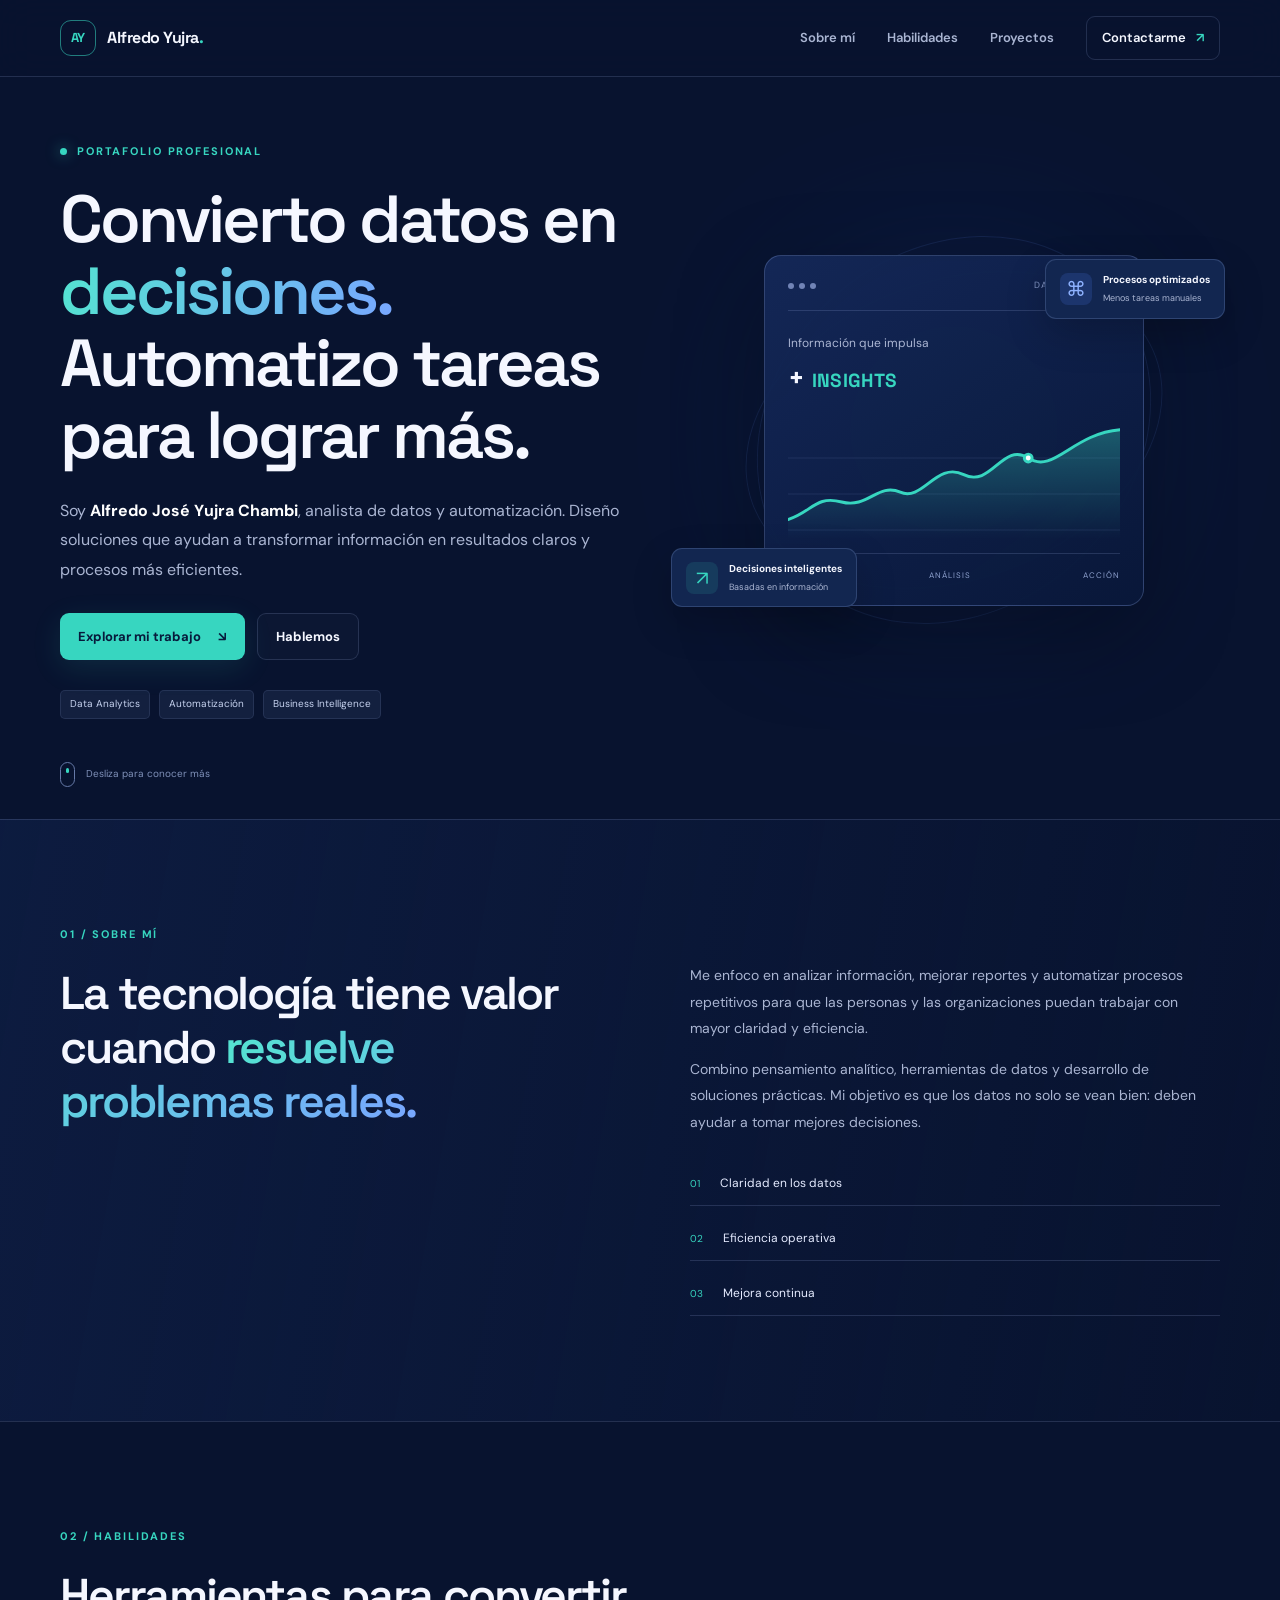
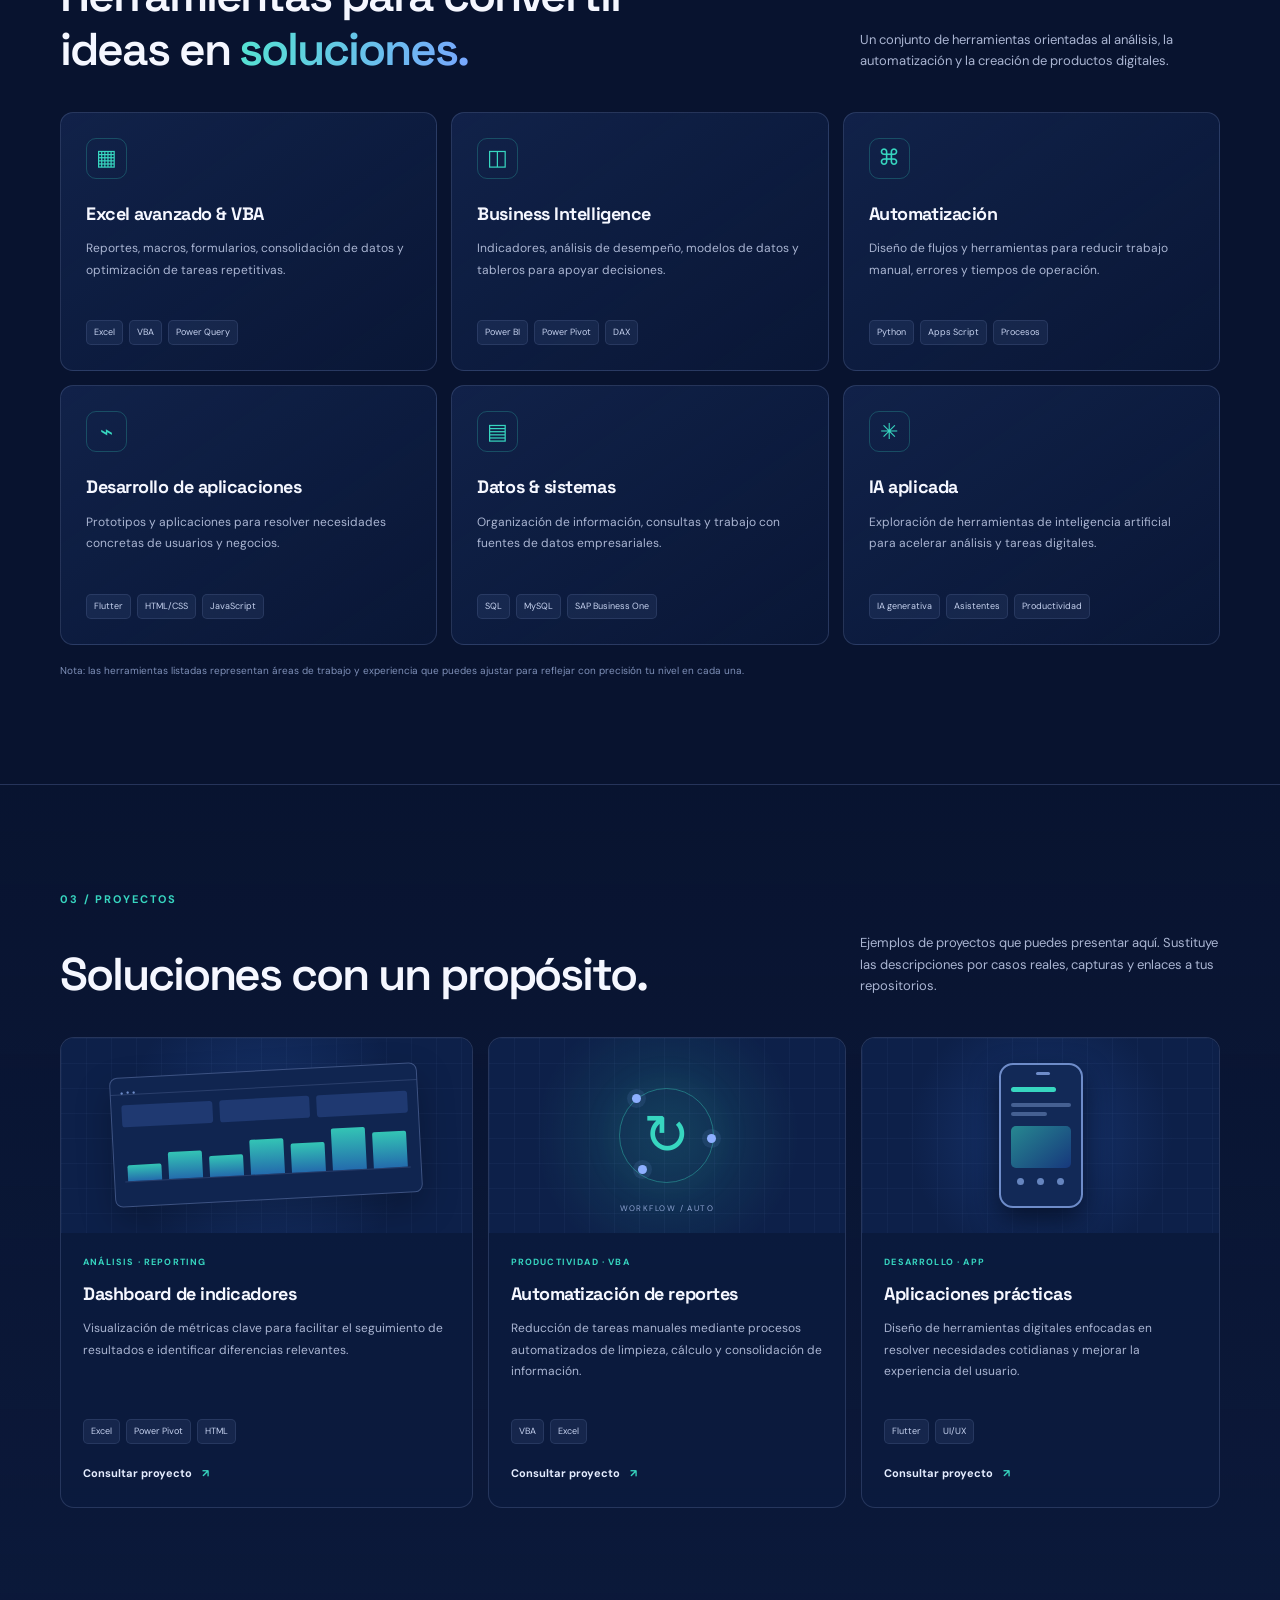
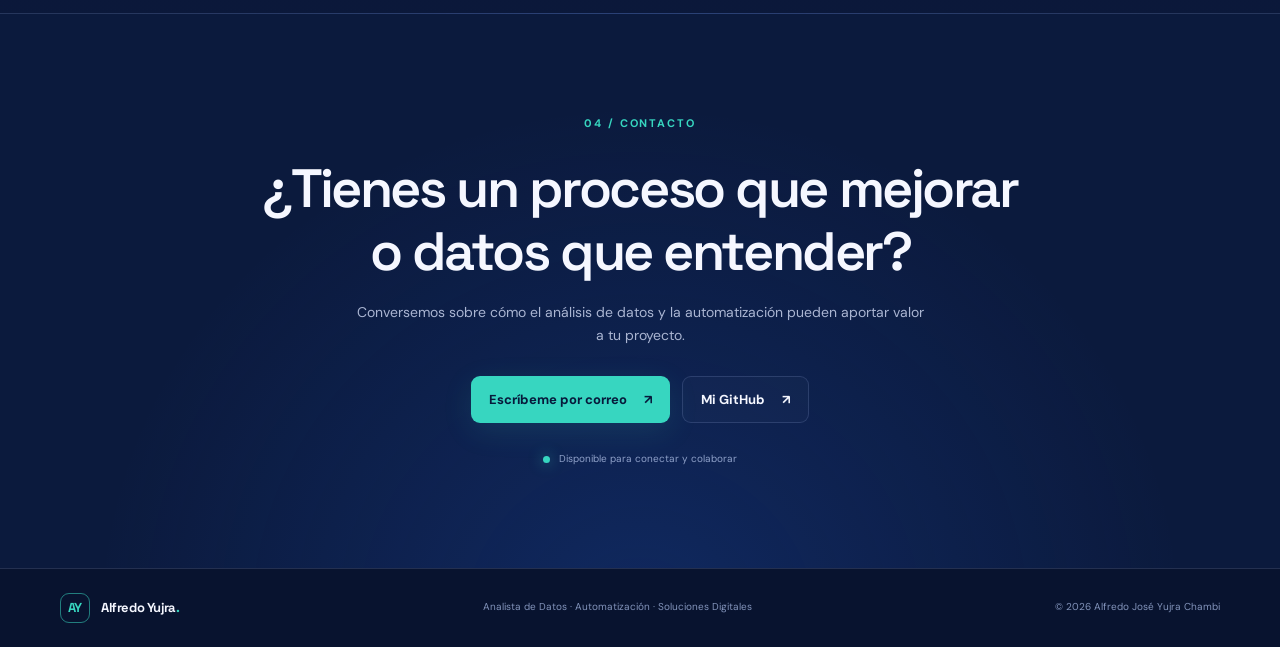
==== index.html @ 8953dfad "Add files via upload Primera versión del portafolio profesiona" ====
<!DOCTYPE html>
<html lang="es">
<head>
  <meta charset="UTF-8">
  <meta name="viewport" content="width=device-width, initial-scale=1.0">
  <meta name="description" content="Portafolio profesional de Alfredo José Yujra Chambi, analista de datos y automatización.">
  <meta name="theme-color" content="#0a1e55">
  <title>Alfredo Yujra | Analista de Datos & Automatización</title>
  <link rel="preconnect" href="https://fonts.googleapis.com">
  <link rel="preconnect" href="https://fonts.gstatic.com" crossorigin>
  <link href="https://fonts.googleapis.com/css2?family=DM+Sans:wght@400;500;600;700&family=Space+Grotesk:wght@400;500;600;700&display=swap" rel="stylesheet">
  <link rel="stylesheet" href="style.css">
</head>
<body>
  <header class="site-header">
    <nav class="nav container" aria-label="Navegación principal">
      <a class="brand" href="#inicio" aria-label="Alfredo Yujra, inicio"><span class="brand-mark">AY</span><span>Alfredo Yujra<span class="brand-dot">.</span></span></a>
      <button class="menu-toggle" aria-label="Abrir menú" aria-expanded="false">☰</button>
      <div class="nav-links">
        <a href="#sobre-mi">Sobre mí</a>
        <a href="#habilidades">Habilidades</a>
        <a href="#proyectos">Proyectos</a>
        <a href="#contacto" class="nav-cta">Contactarme <span>↗</span></a>
      </div>
    </nav>
  </header>

  <main>
    <section class="hero container" id="inicio">
      <div class="hero-copy">
        <div class="eyebrow"><span class="status-dot"></span> PORTAFOLIO PROFESIONAL</div>
        <h1>Convierto datos en <span class="gradient-text">decisiones.</span><br>Automatizo tareas para lograr más.</h1>
        <p class="hero-lead">Soy <strong>Alfredo José Yujra Chambi</strong>, analista de datos y automatización. Diseño soluciones que ayudan a transformar información en resultados claros y procesos más eficientes.</p>
        <div class="hero-actions">
          <a class="button button-primary" href="#proyectos">Explorar mi trabajo <span>↘</span></a>
          <a class="button button-secondary" href="#contacto">Hablemos</a>
        </div>
        <div class="hero-tags"><span>Data Analytics</span><span>Automatización</span><span>Business Intelligence</span></div>
      </div>
      <div class="hero-visual" aria-label="Ilustración de panel de análisis de datos">
        <div class="orbit orbit-one"></div><div class="orbit orbit-two"></div>
        <div class="data-card main-card">
          <div class="card-top"><span class="window-dots"><i></i><i></i><i></i></span><span class="card-label">DATA OVERVIEW</span></div>
          <div class="metric-label">Información que impulsa</div>
          <div class="metric-value">+ <span>INSIGHTS</span></div>
          <div class="chart">
            <div class="chart-grid"></div>
            <svg viewBox="0 0 340 120" role="img" aria-label="Gráfico ilustrativo ascendente">
              <defs><linearGradient id="area" x1="0" x2="0" y1="0" y2="1"><stop offset="0%" stop-color="#37d6c0" stop-opacity=".34"/><stop offset="100%" stop-color="#37d6c0" stop-opacity="0"/></linearGradient></defs>
              <path d="M0 100 C25 92 28 75 55 82 S92 62 115 72 S152 40 180 54 S220 20 246 37 S291 12 340 8 L340 120 L0 120 Z" fill="url(#area)"/>
              <path d="M0 100 C25 92 28 75 55 82 S92 62 115 72 S152 40 180 54 S220 20 246 37 S291 12 340 8" fill="none" stroke="#37d6c0" stroke-width="3" stroke-linecap="round"/>
              <circle cx="246" cy="37" r="4" fill="#fff" stroke="#37d6c0" stroke-width="3"/>
            </svg>
          </div>
          <div class="chart-bottom"><span>DATOS</span><span>ANÁLISIS</span><span>ACCIÓN</span></div>
        </div>
        <div class="floating-chip chip-top"><span class="chip-icon">⌘</span><div><strong>Procesos optimizados</strong><small>Menos tareas manuales</small></div></div>
        <div class="floating-chip chip-bottom"><span class="chip-icon chip-green">↗</span><div><strong>Decisiones inteligentes</strong><small>Basadas en información</small></div></div>
        <div class="visual-glow"></div>
      </div>
      <a href="#sobre-mi" class="scroll-cue"><span></span> Desliza para conocer más</a>
    </section>

    <section class="section about-section" id="sobre-mi">
      <div class="container about-grid">
        <div>
          <p class="section-kicker">01 / SOBRE MÍ</p>
          <h2>La tecnología tiene valor cuando <span class="gradient-text">resuelve problemas reales.</span></h2>
        </div>
        <div class="about-copy">
          <p>Me enfoco en analizar información, mejorar reportes y automatizar procesos repetitivos para que las personas y las organizaciones puedan trabajar con mayor claridad y eficiencia.</p>
          <p>Combino pensamiento analítico, herramientas de datos y desarrollo de soluciones prácticas. Mi objetivo es que los datos no solo se vean bien: deben ayudar a tomar mejores decisiones.</p>
          <div class="principles"><div><span>01</span> Claridad en los datos</div><div><span>02</span> Eficiencia operativa</div><div><span>03</span> Mejora continua</div></div>
        </div>
      </div>
    </section>

    <section class="section skills-section" id="habilidades">
      <div class="container">
        <p class="section-kicker">02 / HABILIDADES</p>
        <div class="section-heading"><h2>Herramientas para convertir<br>ideas en <span class="gradient-text">soluciones.</span></h2><p>Un conjunto de herramientas orientadas al análisis, la automatización y la creación de productos digitales.</p></div>
        <div class="skill-grid">
          <article class="skill-card"><div class="skill-icon">▦</div><h3>Excel avanzado & VBA</h3><p>Reportes, macros, formularios, consolidación de datos y optimización de tareas repetitivas.</p><div class="skill-tags"><span>Excel</span><span>VBA</span><span>Power Query</span></div></article>
          <article class="skill-card"><div class="skill-icon">◫</div><h3>Business Intelligence</h3><p>Indicadores, análisis de desempeño, modelos de datos y tableros para apoyar decisiones.</p><div class="skill-tags"><span>Power BI</span><span>Power Pivot</span><span>DAX</span></div></article>
          <article class="skill-card"><div class="skill-icon">⌘</div><h3>Automatización</h3><p>Diseño de flujos y herramientas para reducir trabajo manual, errores y tiempos de operación.</p><div class="skill-tags"><span>Python</span><span>Apps Script</span><span>Procesos</span></div></article>
          <article class="skill-card"><div class="skill-icon">⌁</div><h3>Desarrollo de aplicaciones</h3><p>Prototipos y aplicaciones para resolver necesidades concretas de usuarios y negocios.</p><div class="skill-tags"><span>Flutter</span><span>HTML/CSS</span><span>JavaScript</span></div></article>
          <article class="skill-card"><div class="skill-icon">▤</div><h3>Datos & sistemas</h3><p>Organización de información, consultas y trabajo con fuentes de datos empresariales.</p><div class="skill-tags"><span>SQL</span><span>MySQL</span><span>SAP Business One</span></div></article>
          <article class="skill-card"><div class="skill-icon">✳</div><h3>IA aplicada</h3><p>Exploración de herramientas de inteligencia artificial para acelerar análisis y tareas digitales.</p><div class="skill-tags"><span>IA generativa</span><span>Asistentes</span><span>Productividad</span></div></article>
        </div>
        <p class="note">Nota: las herramientas listadas representan áreas de trabajo y experiencia que puedes ajustar para reflejar con precisión tu nivel en cada una.</p>
      </div>
    </section>

    <section class="section projects-section" id="proyectos">
      <div class="container">
        <p class="section-kicker">03 / PROYECTOS</p>
        <div class="section-heading"><h2>Soluciones con un propósito.</h2><p>Ejemplos de proyectos que puedes presentar aquí. Sustituye las descripciones por casos reales, capturas y enlaces a tus repositorios.</p></div>
        <div class="project-grid">
          <article class="project-card project-featured"><div class="project-art dashboard-art"><div class="mini-window"><div class="mini-bar"></div><div class="mini-content"><div class="mini-kpis"><i></i><i></i><i></i></div><div class="mini-chart"><b style="height:35%"></b><b style="height:58%"></b><b style="height:45%"></b><b style="height:76%"></b><b style="height:64%"></b><b style="height:92%"></b><b style="height:78%"></b></div></div></div></div><div class="project-info"><div class="project-type">ANÁLISIS · REPORTING</div><h3>Dashboard de indicadores</h3><p>Visualización de métricas clave para facilitar el seguimiento de resultados e identificar diferencias relevantes.</p><div class="skill-tags"><span>Excel</span><span>Power Pivot</span><span>HTML</span></div><a class="text-link" href="#contacto">Consultar proyecto <span>↗</span></a></div></article>
          <article class="project-card"><div class="project-art automation-art"><div class="automation-symbol"><span>↻</span><i></i><i></i><i></i></div><div class="automation-label">WORKFLOW / AUTO</div></div><div class="project-info"><div class="project-type">PRODUCTIVIDAD · VBA</div><h3>Automatización de reportes</h3><p>Reducción de tareas manuales mediante procesos automatizados de limpieza, cálculo y consolidación de información.</p><div class="skill-tags"><span>VBA</span><span>Excel</span></div><a class="text-link" href="#contacto">Consultar proyecto <span>↗</span></a></div></article>
          <article class="project-card"><div class="project-art app-art"><div class="phone-mock"><div class="phone-camera"></div><div class="phone-title"></div><div class="phone-line"></div><div class="phone-line short"></div><div class="phone-widget"></div><div class="phone-tabs"><i></i><i></i><i></i></div></div></div><div class="project-info"><div class="project-type">DESARROLLO · APP</div><h3>Aplicaciones prácticas</h3><p>Diseño de herramientas digitales enfocadas en resolver necesidades cotidianas y mejorar la experiencia del usuario.</p><div class="skill-tags"><span>Flutter</span><span>UI/UX</span></div><a class="text-link" href="#contacto">Consultar proyecto <span>↗</span></a></div></article>
        </div>
      </div>
    </section>

    <section class="cta-section" id="contacto">
      <div class="container cta-inner">
        <p class="section-kicker">04 / CONTACTO</p>
        <h2>¿Tienes un proceso que mejorar<br>o datos que entender?</h2>
        <p>Conversemos sobre cómo el análisis de datos y la automatización pueden aportar valor a tu proyecto.</p>
        <div class="contact-actions">
          <!-- Reemplaza el correo de ejemplo por tu dirección real. -->
          <a class="button button-primary" href="mailto:tu.correo@ejemplo.com?subject=Consulta%20profesional">Escríbeme por correo <span>↗</span></a>
          <!-- Reemplaza TU_USUARIO por tu usuario real de GitHub. -->
          <a class="button button-secondary" href="https://github.com/" target="_blank" rel="noopener noreferrer">Mi GitHub <span>↗</span></a>
        </div>
        <div class="contact-detail"><span class="status-dot"></span> Disponible para conectar y colaborar</div>
      </div>
    </section>
  </main>

  <footer class="footer">
    <div class="container footer-inner"><a class="brand" href="#inicio"><span class="brand-mark">AY</span><span>Alfredo Yujra<span class="brand-dot">.</span></span></a><p>Analista de Datos · Automatización · Soluciones Digitales</p><span class="copyright">© <span id="year"></span> Alfredo José Yujra Chambi</span></div>
  </footer>
  <script src="script.js"></script>
</body>
</html>
---- style.css ----
:root{--navy:#0a1e55;--navy-deep:#071438;--blue:#2563eb;--cyan:#37d6c0;--text:#f5f7ff;--muted:#aab5d2;--line:rgba(178,196,255,.16);--panel:#101f48;--bg:#08132f}
*{box-sizing:border-box}html{scroll-behavior:smooth;scroll-padding-top:90px}body{margin:0;background:var(--bg);color:var(--text);font-family:"DM Sans",sans-serif;line-height:1.65}a{color:inherit;text-decoration:none}.container{width:min(1160px,calc(100% - 48px));margin-inline:auto}.site-header{position:sticky;top:0;z-index:20;background:rgba(8,19,47,.88);backdrop-filter:blur(18px);border-bottom:1px solid var(--line)}.nav{height:76px;display:flex;align-items:center;justify-content:space-between}.brand{display:inline-flex;align-items:center;gap:11px;font-family:"Space Grotesk",sans-serif;font-weight:700;letter-spacing:-.03em}.brand-mark{display:grid;place-items:center;width:36px;height:36px;border:1px solid rgba(55,214,192,.55);border-radius:11px;color:var(--cyan);font-size:13px;letter-spacing:-.05em}.brand-dot{color:var(--cyan)}.nav-links{display:flex;align-items:center;gap:32px;color:var(--muted);font-size:13px;font-weight:600}.nav-links a:hover,.text-link:hover{color:var(--cyan)}.nav-cta{padding:10px 15px;border:1px solid var(--line);border-radius:9px;color:var(--text)!important}.nav-cta span{color:var(--cyan);margin-left:7px}.menu-toggle{display:none;background:none;border:0;color:white;font-size:25px}.hero{min-height:680px;position:relative;display:grid;grid-template-columns:1.05fr .95fr;align-items:center;gap:38px;padding-top:65px;padding-bottom:100px}.hero-copy{position:relative;z-index:2}.eyebrow,.section-kicker,.project-type{font-size:11px;letter-spacing:.17em;font-weight:700;color:var(--cyan)}.eyebrow{display:flex;align-items:center;gap:10px;margin-bottom:24px}.status-dot{width:7px;height:7px;border-radius:50%;background:var(--cyan);display:inline-block;box-shadow:0 0 14px rgba(55,214,192,.65)}h1,h2,h3,p{margin-top:0}h1,h2,h3{font-family:"Space Grotesk",sans-serif;letter-spacing:-.045em}h1{font-size:clamp(42px,5.2vw,67px);line-height:1.08;margin-bottom:24px;font-weight:600}h2{font-size:clamp(31px,3.6vw,46px);line-height:1.17;font-weight:600;margin-bottom:18px}.gradient-text{background:linear-gradient(100deg,#54e3d1,#78a7ff);-webkit-background-clip:text;background-clip:text;color:transparent}.hero-lead{max-width:570px;color:var(--muted);font-size:16px;line-height:1.85}.hero-lead strong{color:#fff}.hero-actions,.contact-actions{display:flex;flex-wrap:wrap;gap:12px;margin-top:29px}.button{min-height:47px;display:inline-flex;align-items:center;justify-content:center;gap:17px;padding:0 18px;border-radius:9px;font-size:13px;font-weight:700;transition:transform .2s,border-color .2s}.button:hover{transform:translateY(-2px)}.button-primary{background:var(--cyan);color:#071a3b;box-shadow:0 8px 30px rgba(55,214,192,.12)}.button-primary:hover{background:#70e8db}.button-secondary{border:1px solid var(--line);background:rgba(255,255,255,.02)}.button-secondary:hover{border-color:var(--cyan)}.hero-tags{display:flex;gap:9px;flex-wrap:wrap;margin-top:30px}.hero-tags span,.skill-tags span{font-size:10px;color:#c6d2ef;background:rgba(132,160,224,.09);border:1px solid rgba(166,188,245,.12);border-radius:5px;padding:5px 9px}.hero-visual{height:450px;position:relative;display:grid;place-items:center}.orbit{position:absolute;border:1px solid rgba(99,141,235,.13);border-radius:50%;transform:rotate(-20deg)}.orbit-one{width:430px;height:300px}.orbit-two{width:360px;height:420px;transform:rotate(48deg)}.visual-glow{position:absolute;width:280px;height:280px;border-radius:50%;background:#2563eb;filter:blur(110px);opacity:.2}.data-card{position:relative;z-index:2;width:min(100%,380px);padding:22px 23px;border-radius:17px;border:1px solid rgba(164,190,255,.23);background:linear-gradient(145deg,rgba(20,40,88,.97),rgba(9,24,57,.96));box-shadow:0 30px 90px rgba(0,0,0,.3)}.card-top{display:flex;justify-content:space-between;align-items:center;border-bottom:1px solid var(--line);padding-bottom:17px}.window-dots{display:flex;gap:5px}.window-dots i{width:6px;height:6px;background:#7184b6;border-radius:50%}.card-label{font-size:9px;letter-spacing:.15em;color:#8396c4}.metric-label{color:var(--muted);font-size:12px;margin-top:23px}.metric-value{font-family:"Space Grotesk";font-size:27px;font-weight:700;margin-top:2px}.metric-value span{font-size:19px;color:var(--cyan);letter-spacing:.02em}.chart{height:145px;position:relative;margin-top:8px}.chart-grid{position:absolute;inset:15px 0 12px;background:repeating-linear-gradient(to bottom,transparent 0,transparent 34px,rgba(155,179,240,.11) 35px,transparent 36px)}.chart svg{position:absolute;width:100%;height:100%;inset:0}.chart-bottom{display:flex;justify-content:space-between;color:#8ea1ce;font-size:8px;letter-spacing:.12em;border-top:1px solid var(--line);padding-top:15px}.floating-chip{position:absolute;z-index:3;display:flex;gap:11px;align-items:center;padding:12px 14px;background:#122650;border:1px solid rgba(161,188,248,.2);border-radius:11px;box-shadow:0 15px 40px rgba(0,0,0,.2)}.chip-top{top:54px;right:-5px}.chip-bottom{bottom:48px;left:-16px}.chip-icon{display:grid;place-items:center;width:32px;height:32px;border-radius:8px;background:rgba(83,130,255,.17);color:#8eb2ff;font-size:20px}.chip-green{background:rgba(55,214,192,.12);color:var(--cyan)}.floating-chip strong,.floating-chip small{display:block}.floating-chip strong{font-size:10px}.floating-chip small{font-size:9px;color:var(--muted);margin-top:2px}.scroll-cue{position:absolute;bottom:32px;left:0;display:flex;align-items:center;gap:11px;color:#7f90b8;font-size:10px}.scroll-cue span{height:25px;width:15px;border:1px solid #6579a7;border-radius:10px;position:relative}.scroll-cue span:after{content:"";position:absolute;top:5px;left:5px;width:3px;height:5px;background:var(--cyan);border-radius:3px}.section{padding:105px 0;border-top:1px solid var(--line)}.about-section{background:linear-gradient(100deg,rgba(18,37,83,.45),transparent)}.about-grid{display:grid;grid-template-columns:1fr 1fr;gap:100px}.section-kicker{margin-bottom:24px}.about-copy{padding-top:37px;color:var(--muted);font-size:14px}.about-copy p{line-height:1.9}.principles{display:grid;grid-template-columns:1fr;gap:12px;margin-top:28px}.principles div{padding:11px 0;border-bottom:1px solid var(--line);color:#e5ebff;font-size:12px}.principles span{color:var(--cyan);font-size:10px;margin-right:17px}.section-heading{display:flex;justify-content:space-between;align-items:end;gap:40px;margin-bottom:35px}.section-heading h2{margin:0}.section-heading>p{max-width:360px;color:var(--muted);font-size:13px;margin:0 0 5px}.skill-grid{display:grid;grid-template-columns:repeat(3,1fr);gap:14px}.skill-card{padding:25px;border:1px solid var(--line);border-radius:13px;background:linear-gradient(145deg,rgba(20,39,82,.75),rgba(11,26,60,.55));transition:transform .2s,border-color .2s}.skill-card:hover,.project-card:hover{transform:translateY(-4px);border-color:rgba(55,214,192,.4)}.skill-icon{width:41px;height:41px;display:grid;place-items:center;border:1px solid rgba(55,214,192,.25);border-radius:10px;color:var(--cyan);font-size:22px;margin-bottom:20px}.skill-card h3,.project-info h3{font-size:18px;margin-bottom:10px;letter-spacing:-.025em}.skill-card p,.project-info p{font-size:12px;color:var(--muted);line-height:1.8;min-height:65px}.skill-tags{display:flex;gap:6px;flex-wrap:wrap;margin-top:17px}.skill-tags span{font-size:9px;padding:4px 7px}.note{color:#7f90b8;font-size:10px;margin:18px 0 0}.projects-section{background:linear-gradient(180deg,rgba(11,25,58,.1),rgba(17,35,78,.35))}.project-grid{display:grid;grid-template-columns:1.15fr 1fr 1fr;gap:15px}.project-card{border:1px solid var(--line);border-radius:14px;overflow:hidden;background:rgba(12,28,65,.72);transition:transform .2s,border-color .2s}.project-art{height:195px;display:grid;place-items:center;overflow:hidden;position:relative;background:radial-gradient(circle at 50% 50%,rgba(45,97,192,.32),transparent 65%),#0d2049}.dashboard-art:before,.automation-art:before,.app-art:before{content:"";position:absolute;inset:0;background-image:linear-gradient(rgba(126,157,224,.05) 1px,transparent 1px),linear-gradient(90deg,rgba(126,157,224,.05) 1px,transparent 1px);background-size:25px 25px}.mini-window{position:relative;z-index:1;width:75%;height:130px;border:1px solid rgba(165,190,247,.3);border-radius:8px;background:#102550;box-shadow:0 15px 35px rgba(0,0,0,.25);transform:rotate(-3deg)}.mini-bar{height:17px;border-bottom:1px solid var(--line)}.mini-bar:before{content:"•••";color:#6e8cc9;font-size:10px;margin-left:9px;letter-spacing:2px}.mini-content{padding:10px}.mini-kpis{display:flex;gap:7px}.mini-kpis i{height:22px;flex:1;border-radius:3px;background:rgba(85,130,228,.22)}.mini-chart{height:55px;display:flex;align-items:end;gap:7px;padding:8px 3px 0;border-bottom:1px solid rgba(165,190,247,.15)}.mini-chart b{flex:1;background:linear-gradient(#37d6c0,#2673b7);border-radius:2px 2px 0 0;opacity:.9}.automation-art{background:radial-gradient(circle at 50% 50%,rgba(55,214,192,.17),transparent 65%),#0d2049}.automation-symbol{position:relative;z-index:1;width:95px;height:95px;border:1px solid rgba(55,214,192,.4);border-radius:50%;display:grid;place-items:center;color:var(--cyan);font-size:56px;box-shadow:0 0 45px rgba(55,214,192,.08)}.automation-symbol i{position:absolute;width:9px;height:9px;border-radius:50%;background:#8dafff;box-shadow:0 0 0 5px rgba(141,175,255,.1)}.automation-symbol i:nth-child(2){top:5px;left:12px}.automation-symbol i:nth-child(3){right:-3px;top:45px}.automation-symbol i:nth-child(4){bottom:8px;left:18px}.automation-label{position:absolute;bottom:17px;font-size:8px;letter-spacing:.18em;color:#8da2d0}.phone-mock{z-index:1;position:relative;width:84px;height:145px;border:2px solid #6e8cc9;border-radius:14px;background:#122957;padding:22px 10px 10px;box-shadow:0 12px 28px #07132d}.phone-camera{position:absolute;top:7px;left:35px;width:14px;height:3px;border-radius:5px;background:#6e8cc9}.phone-title{width:45px;height:5px;background:var(--cyan);border-radius:3px;margin-bottom:11px}.phone-line{height:4px;width:100%;background:#456092;border-radius:3px;margin-bottom:5px}.phone-line.short{width:60%}.phone-widget{height:42px;margin-top:10px;border-radius:5px;background:linear-gradient(140deg,rgba(55,214,192,.55),rgba(37,99,235,.25))}.phone-tabs{display:flex;justify-content:space-around;margin-top:10px}.phone-tabs i{width:7px;height:7px;border-radius:50%;background:#6685bf}.project-info{padding:22px}.project-type{font-size:9px;letter-spacing:.13em}.project-info h3{margin-top:9px}.project-info p{min-height:84px}.text-link{display:inline-flex;gap:10px;align-items:center;color:#e5edff;font-size:11px;font-weight:700;margin-top:20px}.text-link span{color:var(--cyan)}.cta-section{padding:100px 0;text-align:center;background:radial-gradient(ellipse at 50% 110%,rgba(37,99,235,.2),transparent 60%),#0b1a3d;border-top:1px solid var(--line)}.cta-inner h2{font-size:clamp(35px,4.6vw,54px)}.cta-inner>p:not(.section-kicker){color:var(--muted);font-size:14px;max-width:570px;margin:0 auto}.contact-actions{justify-content:center}.contact-detail{display:flex;align-items:center;justify-content:center;gap:9px;color:#8fa1c9;font-size:10px;margin-top:28px}.footer{border-top:1px solid var(--line);padding:24px 0}.footer-inner{display:flex;align-items:center;justify-content:space-between;gap:20px}.footer-inner>p,.copyright{color:#8394bb;font-size:10px;margin:0}.footer .brand{font-size:13px}.footer .brand-mark{width:30px;height:30px;border-radius:9px}
@media(max-width:900px){.hero{grid-template-columns:1fr;padding-top:75px;gap:10px}.hero-copy{max-width:720px}.hero-visual{height:400px;max-width:580px;width:100%;margin:0 auto}.scroll-cue{bottom:20px}.about-grid{gap:40px}.skill-grid{grid-template-columns:repeat(2,1fr)}.project-grid{grid-template-columns:1fr 1fr}.project-featured{grid-column:span 2}.project-featured .project-art{height:220px}.section-heading{align-items:start;flex-direction:column;gap:15px}.section-heading>p{max-width:550px}}
@media(max-width:620px){.container{width:min(100% - 32px,1160px)}.nav{height:66px}.menu-toggle{display:block}.nav-links{display:none;position:absolute;top:65px;left:0;right:0;padding:18px 24px 22px;background:#0a1838;border-bottom:1px solid var(--line);flex-direction:column;align-items:stretch;gap:17px}.nav-links.open{display:flex}.nav-cta{text-align:center}.hero{padding-top:56px;padding-bottom:75px;min-height:auto}.hero h1{font-size:clamp(38px,10vw,54px)}.hero-lead{font-size:14px}.hero-visual{height:340px;margin-top:12px}.data-card{width:calc(100% - 35px);padding:17px}.chip-top{top:10px;right:-1px}.chip-bottom{bottom:5px;left:-1px}.floating-chip{padding:9px}.floating-chip strong{font-size:9px}.floating-chip small{font-size:8px}.orbit-one{width:320px;height:240px}.orbit-two{width:290px;height:330px}.section{padding:72px 0}.about-grid{grid-template-columns:1fr;gap:0}.about-copy{padding-top:5px}.skill-grid,.project-grid{grid-template-columns:1fr}.project-featured{grid-column:auto}.project-art,.project-featured .project-art{height:190px}.skill-card p,.project-info p{min-height:0}.project-info{padding:20px}.cta-section{padding:75px 0}.cta-inner h2{font-size:35px}.footer-inner{flex-direction:column;align-items:flex-start}.footer-inner>p{line-height:1.6}.copyright{margin-top:2px}.scroll-cue{position:static;margin-top:20px}.hero-tags{gap:6px}}
@media(prefers-reduced-motion:reduce){html{scroll-behavior:auto}*,*:before,*:after{transition:none!important}}
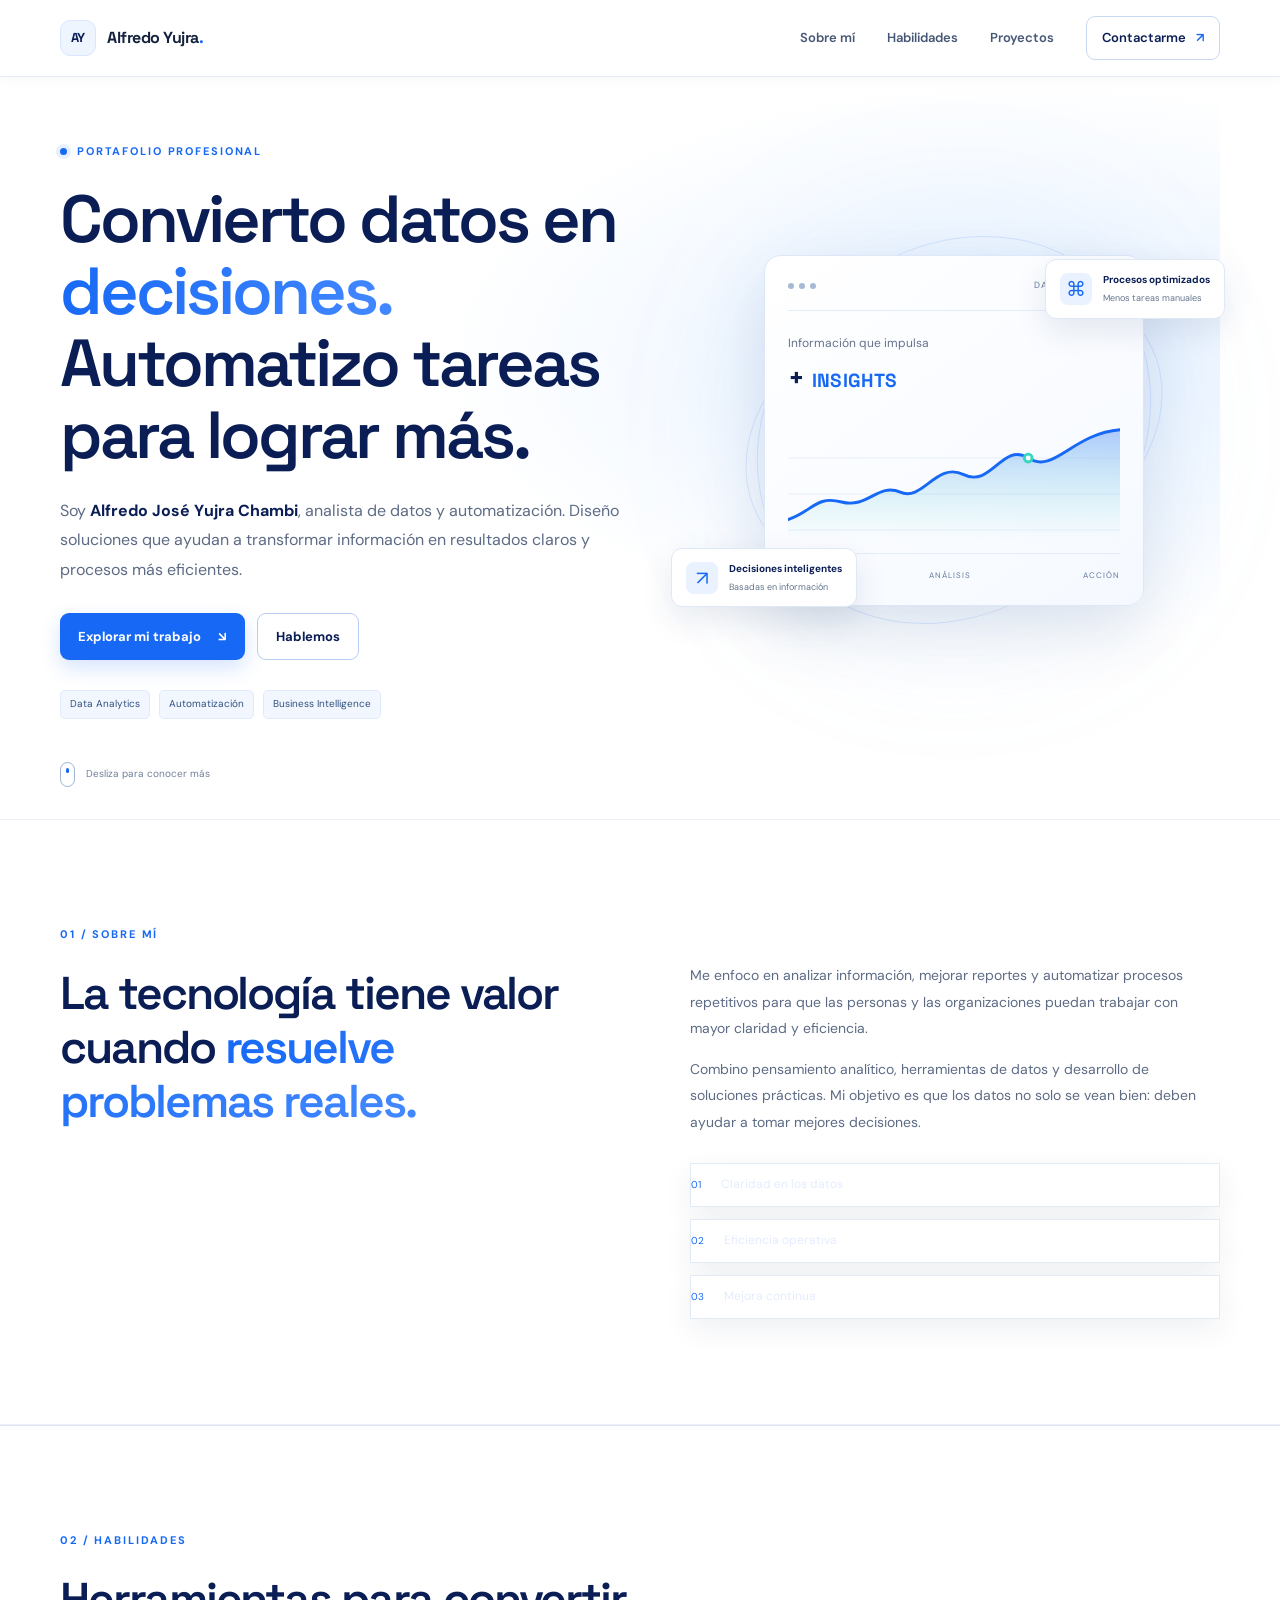
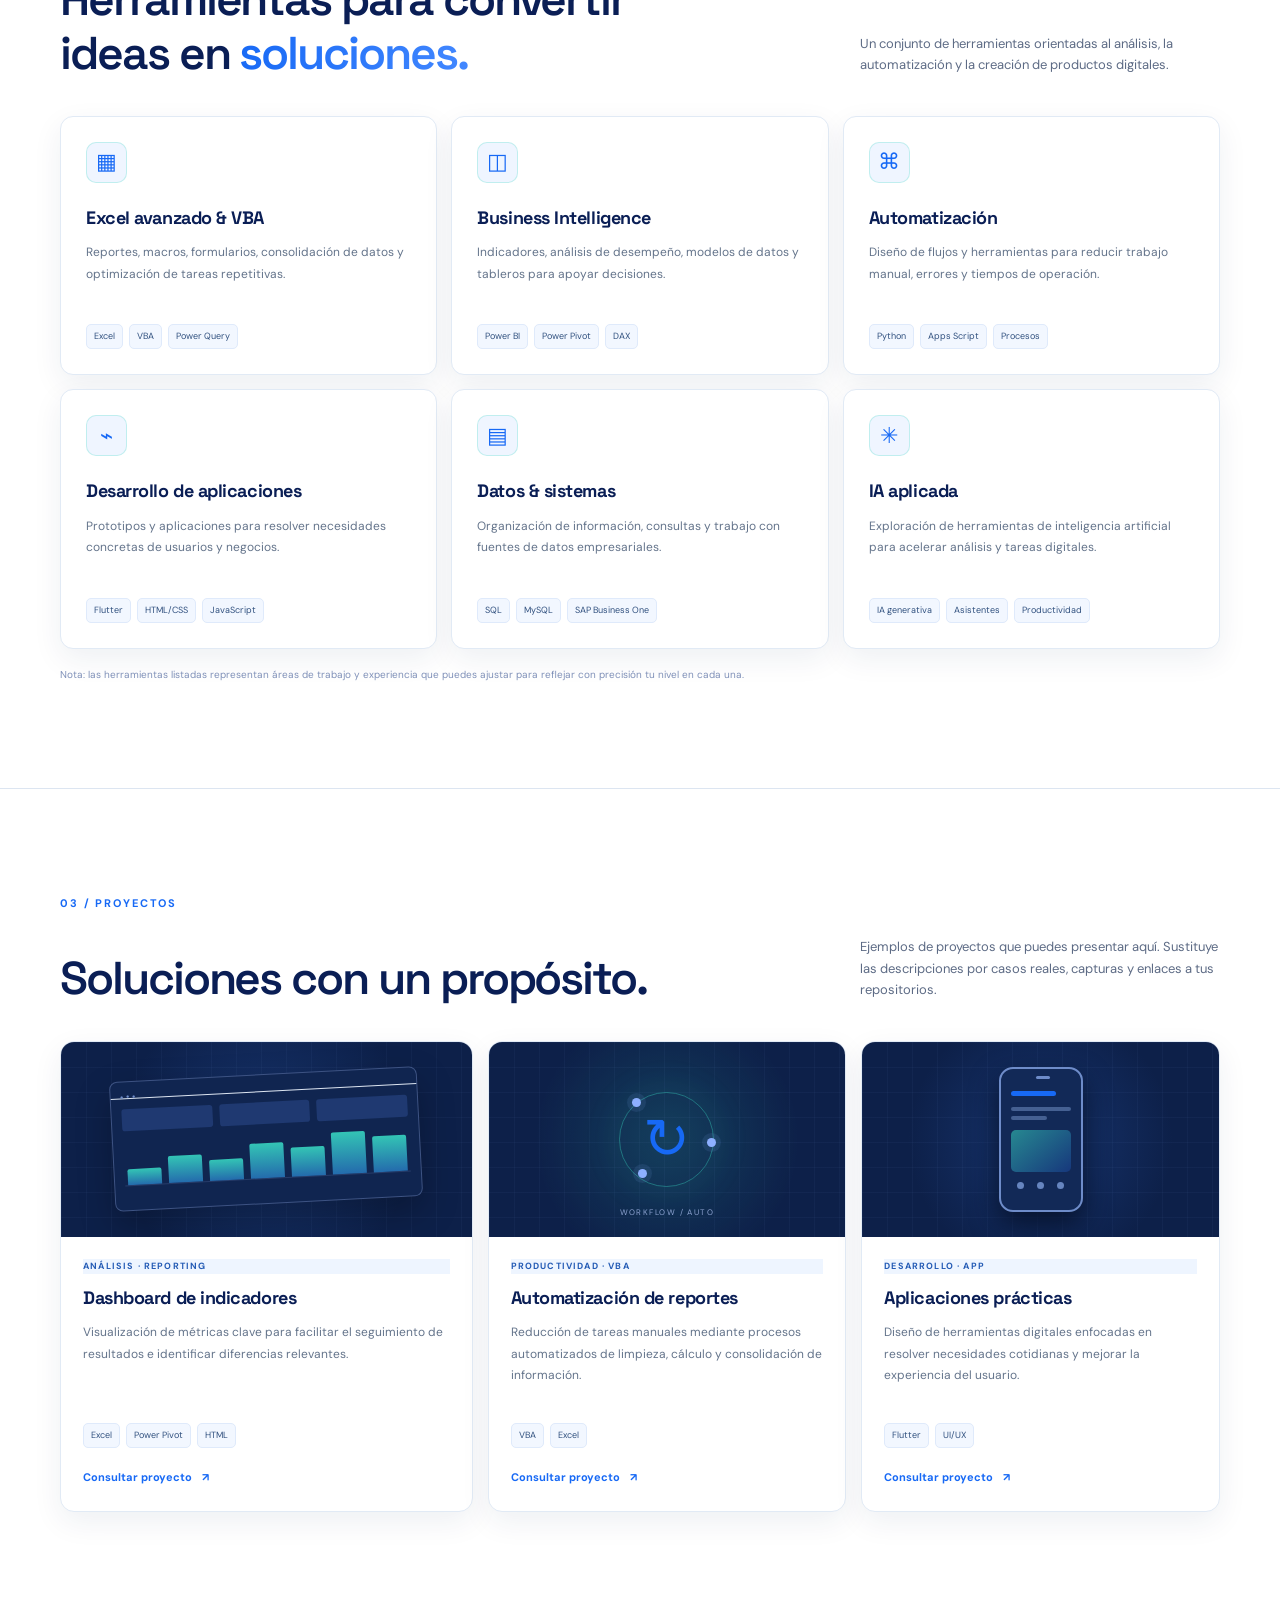
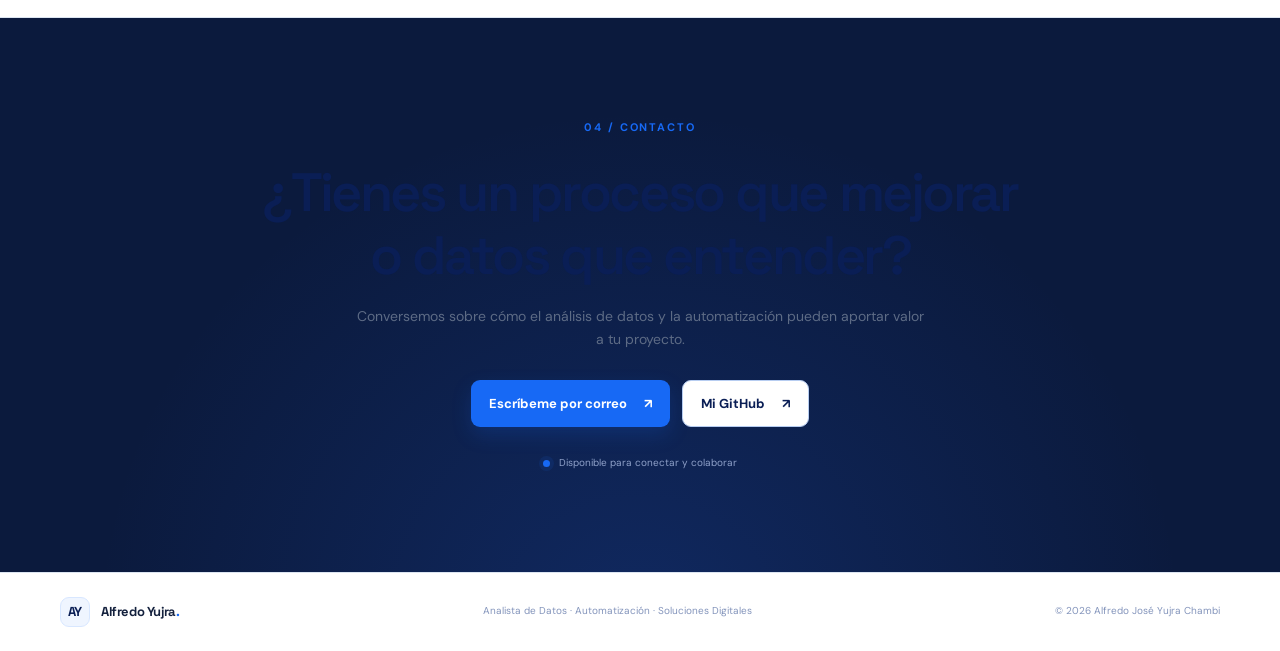
==== commit 9525a233: "Add files via upload" ====
--- a/index.html
+++ b/index.html
@@ -4,8 +4,12 @@
   <meta charset="UTF-8">
   <meta name="viewport" content="width=device-width, initial-scale=1.0">
   <meta name="description" content="Portafolio profesional de Alfredo José Yujra Chambi, analista de datos y automatización.">
-  <meta name="theme-color" content="#0a1e55">
-  <title>Alfredo Yujra | Analista de Datos & Automatización</title>
+  <meta name="theme-color" content="#ffffff">
+  <title>Alfredo Yujra | Análisis de Datos y Automatización</title>
+  <meta property="og:type" content="website">
+  <meta property="og:title" content="Alfredo Yujra | Análisis de Datos y Automatización">
+  <meta property="og:description" content="Análisis de datos, Business Intelligence y automatización de procesos.">
+  <meta name="color-scheme" content="light">
   <link rel="preconnect" href="https://fonts.googleapis.com">
   <link rel="preconnect" href="https://fonts.gstatic.com" crossorigin>
   <link href="https://fonts.googleapis.com/css2?family=DM+Sans:wght@400;500;600;700&family=Space+Grotesk:wght@400;500;600;700&display=swap" rel="stylesheet">
@@ -15,8 +19,8 @@
   <header class="site-header">
     <nav class="nav container" aria-label="Navegación principal">
       <a class="brand" href="#inicio" aria-label="Alfredo Yujra, inicio"><span class="brand-mark">AY</span><span>Alfredo Yujra<span class="brand-dot">.</span></span></a>
-      <button class="menu-toggle" aria-label="Abrir menú" aria-expanded="false">☰</button>
-      <div class="nav-links">
+      <button class="menu-toggle" type="button" aria-label="Abrir menú" aria-expanded="false" aria-controls="primary-navigation">☰</button>
+      <div class="nav-links" id="primary-navigation">
         <a href="#sobre-mi">Sobre mí</a>
         <a href="#habilidades">Habilidades</a>
         <a href="#proyectos">Proyectos</a>
--- a/style.css
+++ b/style.css
@@ -1,5 +1,85 @@
- :root{--navy:#0a1e55;--navy-deep:#071438;--blue:#2563eb;--cyan:#37d6c0;--text:#f5f7ff;--muted:#aab5d2;--line:rgba(178,196,255,.16);--panel:#101f48;--bg:#08132f}
+ :root{
+  color-scheme:light;
+  --navy:#0A1E55;
+  --navy-deep:#07183F;
+  --blue:#1769F5;
+  --cyan:#1769F5;
+  --text:#14213D;
+  --muted:#5D6B85;
+  --line:#DCE5F1;
+  --panel:#FFFFFF;
+  --bg:#FFFFFF;
+  --surface:#F5F8FD;
+  --surface-blue:#EDF5FF;
+  --shadow:0 10px 30px rgba(16,42,90,.07);
+}
 *{box-sizing:border-box}html{scroll-behavior:smooth;scroll-padding-top:90px}body{margin:0;background:var(--bg);color:var(--text);font-family:"DM Sans",sans-serif;line-height:1.65}a{color:inherit;text-decoration:none}.container{width:min(1160px,calc(100% - 48px));margin-inline:auto}.site-header{position:sticky;top:0;z-index:20;background:rgba(8,19,47,.88);backdrop-filter:blur(18px);border-bottom:1px solid var(--line)}.nav{height:76px;display:flex;align-items:center;justify-content:space-between}.brand{display:inline-flex;align-items:center;gap:11px;font-family:"Space Grotesk",sans-serif;font-weight:700;letter-spacing:-.03em}.brand-mark{display:grid;place-items:center;width:36px;height:36px;border:1px solid rgba(55,214,192,.55);border-radius:11px;color:var(--cyan);font-size:13px;letter-spacing:-.05em}.brand-dot{color:var(--cyan)}.nav-links{display:flex;align-items:center;gap:32px;color:var(--muted);font-size:13px;font-weight:600}.nav-links a:hover,.text-link:hover{color:var(--cyan)}.nav-cta{padding:10px 15px;border:1px solid var(--line);border-radius:9px;color:var(--text)!important}.nav-cta span{color:var(--cyan);margin-left:7px}.menu-toggle{display:none;background:none;border:0;color:white;font-size:25px}.hero{min-height:680px;position:relative;display:grid;grid-template-columns:1.05fr .95fr;align-items:center;gap:38px;padding-top:65px;padding-bottom:100px}.hero-copy{position:relative;z-index:2}.eyebrow,.section-kicker,.project-type{font-size:11px;letter-spacing:.17em;font-weight:700;color:var(--cyan)}.eyebrow{display:flex;align-items:center;gap:10px;margin-bottom:24px}.status-dot{width:7px;height:7px;border-radius:50%;background:var(--cyan);display:inline-block;box-shadow:0 0 14px rgba(55,214,192,.65)}h1,h2,h3,p{margin-top:0}h1,h2,h3{font-family:"Space Grotesk",sans-serif;letter-spacing:-.045em}h1{font-size:clamp(42px,5.2vw,67px);line-height:1.08;margin-bottom:24px;font-weight:600}h2{font-size:clamp(31px,3.6vw,46px);line-height:1.17;font-weight:600;margin-bottom:18px}.gradient-text{background:linear-gradient(100deg,#54e3d1,#78a7ff);-webkit-background-clip:text;background-clip:text;color:transparent}.hero-lead{max-width:570px;color:var(--muted);font-size:16px;line-height:1.85}.hero-lead strong{color:#fff}.hero-actions,.contact-actions{display:flex;flex-wrap:wrap;gap:12px;margin-top:29px}.button{min-height:47px;display:inline-flex;align-items:center;justify-content:center;gap:17px;padding:0 18px;border-radius:9px;font-size:13px;font-weight:700;transition:transform .2s,border-color .2s}.button:hover{transform:translateY(-2px)}.button-primary{background:var(--cyan);color:#071a3b;box-shadow:0 8px 30px rgba(55,214,192,.12)}.button-primary:hover{background:#70e8db}.button-secondary{border:1px solid var(--line);background:rgba(255,255,255,.02)}.button-secondary:hover{border-color:var(--cyan)}.hero-tags{display:flex;gap:9px;flex-wrap:wrap;margin-top:30px}.hero-tags span,.skill-tags span{font-size:10px;color:#c6d2ef;background:rgba(132,160,224,.09);border:1px solid rgba(166,188,245,.12);border-radius:5px;padding:5px 9px}.hero-visual{height:450px;position:relative;display:grid;place-items:center}.orbit{position:absolute;border:1px solid rgba(99,141,235,.13);border-radius:50%;transform:rotate(-20deg)}.orbit-one{width:430px;height:300px}.orbit-two{width:360px;height:420px;transform:rotate(48deg)}.visual-glow{position:absolute;width:280px;height:280px;border-radius:50%;background:#2563eb;filter:blur(110px);opacity:.2}.data-card{position:relative;z-index:2;width:min(100%,380px);padding:22px 23px;border-radius:17px;border:1px solid rgba(164,190,255,.23);background:linear-gradient(145deg,rgba(20,40,88,.97),rgba(9,24,57,.96));box-shadow:0 30px 90px rgba(0,0,0,.3)}.card-top{display:flex;justify-content:space-between;align-items:center;border-bottom:1px solid var(--line);padding-bottom:17px}.window-dots{display:flex;gap:5px}.window-dots i{width:6px;height:6px;background:#7184b6;border-radius:50%}.card-label{font-size:9px;letter-spacing:.15em;color:#8396c4}.metric-label{color:var(--muted);font-size:12px;margin-top:23px}.metric-value{font-family:"Space Grotesk";font-size:27px;font-weight:700;margin-top:2px}.metric-value span{font-size:19px;color:var(--cyan);letter-spacing:.02em}.chart{height:145px;position:relative;margin-top:8px}.chart-grid{position:absolute;inset:15px 0 12px;background:repeating-linear-gradient(to bottom,transparent 0,transparent 34px,rgba(155,179,240,.11) 35px,transparent 36px)}.chart svg{position:absolute;width:100%;height:100%;inset:0}.chart-bottom{display:flex;justify-content:space-between;color:#8ea1ce;font-size:8px;letter-spacing:.12em;border-top:1px solid var(--line);padding-top:15px}.floating-chip{position:absolute;z-index:3;display:flex;gap:11px;align-items:center;padding:12px 14px;background:#122650;border:1px solid rgba(161,188,248,.2);border-radius:11px;box-shadow:0 15px 40px rgba(0,0,0,.2)}.chip-top{top:54px;right:-5px}.chip-bottom{bottom:48px;left:-16px}.chip-icon{display:grid;place-items:center;width:32px;height:32px;border-radius:8px;background:rgba(83,130,255,.17);color:#8eb2ff;font-size:20px}.chip-green{background:rgba(55,214,192,.12);color:var(--cyan)}.floating-chip strong,.floating-chip small{display:block}.floating-chip strong{font-size:10px}.floating-chip small{font-size:9px;color:var(--muted);margin-top:2px}.scroll-cue{position:absolute;bottom:32px;left:0;display:flex;align-items:center;gap:11px;color:#7f90b8;font-size:10px}.scroll-cue span{height:25px;width:15px;border:1px solid #6579a7;border-radius:10px;position:relative}.scroll-cue span:after{content:"";position:absolute;top:5px;left:5px;width:3px;height:5px;background:var(--cyan);border-radius:3px}.section{padding:105px 0;border-top:1px solid var(--line)}.about-section{background:linear-gradient(100deg,rgba(18,37,83,.45),transparent)}.about-grid{display:grid;grid-template-columns:1fr 1fr;gap:100px}.section-kicker{margin-bottom:24px}.about-copy{padding-top:37px;color:var(--muted);font-size:14px}.about-copy p{line-height:1.9}.principles{display:grid;grid-template-columns:1fr;gap:12px;margin-top:28px}.principles div{padding:11px 0;border-bottom:1px solid var(--line);color:#e5ebff;font-size:12px}.principles span{color:var(--cyan);font-size:10px;margin-right:17px}.section-heading{display:flex;justify-content:space-between;align-items:end;gap:40px;margin-bottom:35px}.section-heading h2{margin:0}.section-heading>p{max-width:360px;color:var(--muted);font-size:13px;margin:0 0 5px}.skill-grid{display:grid;grid-template-columns:repeat(3,1fr);gap:14px}.skill-card{padding:25px;border:1px solid var(--line);border-radius:13px;background:linear-gradient(145deg,rgba(20,39,82,.75),rgba(11,26,60,.55));transition:transform .2s,border-color .2s}.skill-card:hover,.project-card:hover{transform:translateY(-4px);border-color:rgba(55,214,192,.4)}.skill-icon{width:41px;height:41px;display:grid;place-items:center;border:1px solid rgba(55,214,192,.25);border-radius:10px;color:var(--cyan);font-size:22px;margin-bottom:20px}.skill-card h3,.project-info h3{font-size:18px;margin-bottom:10px;letter-spacing:-.025em}.skill-card p,.project-info p{font-size:12px;color:var(--muted);line-height:1.8;min-height:65px}.skill-tags{display:flex;gap:6px;flex-wrap:wrap;margin-top:17px}.skill-tags span{font-size:9px;padding:4px 7px}.note{color:#7f90b8;font-size:10px;margin:18px 0 0}.projects-section{background:linear-gradient(180deg,rgba(11,25,58,.1),rgba(17,35,78,.35))}.project-grid{display:grid;grid-template-columns:1.15fr 1fr 1fr;gap:15px}.project-card{border:1px solid var(--line);border-radius:14px;overflow:hidden;background:rgba(12,28,65,.72);transition:transform .2s,border-color .2s}.project-art{height:195px;display:grid;place-items:center;overflow:hidden;position:relative;background:radial-gradient(circle at 50% 50%,rgba(45,97,192,.32),transparent 65%),#0d2049}.dashboard-art:before,.automation-art:before,.app-art:before{content:"";position:absolute;inset:0;background-image:linear-gradient(rgba(126,157,224,.05) 1px,transparent 1px),linear-gradient(90deg,rgba(126,157,224,.05) 1px,transparent 1px);background-size:25px 25px}.mini-window{position:relative;z-index:1;width:75%;height:130px;border:1px solid rgba(165,190,247,.3);border-radius:8px;background:#102550;box-shadow:0 15px 35px rgba(0,0,0,.25);transform:rotate(-3deg)}.mini-bar{height:17px;border-bottom:1px solid var(--line)}.mini-bar:before{content:"•••";color:#6e8cc9;font-size:10px;margin-left:9px;letter-spacing:2px}.mini-content{padding:10px}.mini-kpis{display:flex;gap:7px}.mini-kpis i{height:22px;flex:1;border-radius:3px;background:rgba(85,130,228,.22)}.mini-chart{height:55px;display:flex;align-items:end;gap:7px;padding:8px 3px 0;border-bottom:1px solid rgba(165,190,247,.15)}.mini-chart b{flex:1;background:linear-gradient(#37d6c0,#2673b7);border-radius:2px 2px 0 0;opacity:.9}.automation-art{background:radial-gradient(circle at 50% 50%,rgba(55,214,192,.17),transparent 65%),#0d2049}.automation-symbol{position:relative;z-index:1;width:95px;height:95px;border:1px solid rgba(55,214,192,.4);border-radius:50%;display:grid;place-items:center;color:var(--cyan);font-size:56px;box-shadow:0 0 45px rgba(55,214,192,.08)}.automation-symbol i{position:absolute;width:9px;height:9px;border-radius:50%;background:#8dafff;box-shadow:0 0 0 5px rgba(141,175,255,.1)}.automation-symbol i:nth-child(2){top:5px;left:12px}.automation-symbol i:nth-child(3){right:-3px;top:45px}.automation-symbol i:nth-child(4){bottom:8px;left:18px}.automation-label{position:absolute;bottom:17px;font-size:8px;letter-spacing:.18em;color:#8da2d0}.phone-mock{z-index:1;position:relative;width:84px;height:145px;border:2px solid #6e8cc9;border-radius:14px;background:#122957;padding:22px 10px 10px;box-shadow:0 12px 28px #07132d}.phone-camera{position:absolute;top:7px;left:35px;width:14px;height:3px;border-radius:5px;background:#6e8cc9}.phone-title{width:45px;height:5px;background:var(--cyan);border-radius:3px;margin-bottom:11px}.phone-line{height:4px;width:100%;background:#456092;border-radius:3px;margin-bottom:5px}.phone-line.short{width:60%}.phone-widget{height:42px;margin-top:10px;border-radius:5px;background:linear-gradient(140deg,rgba(55,214,192,.55),rgba(37,99,235,.25))}.phone-tabs{display:flex;justify-content:space-around;margin-top:10px}.phone-tabs i{width:7px;height:7px;border-radius:50%;background:#6685bf}.project-info{padding:22px}.project-type{font-size:9px;letter-spacing:.13em}.project-info h3{margin-top:9px}.project-info p{min-height:84px}.text-link{display:inline-flex;gap:10px;align-items:center;color:#e5edff;font-size:11px;font-weight:700;margin-top:20px}.text-link span{color:var(--cyan)}.cta-section{padding:100px 0;text-align:center;background:radial-gradient(ellipse at 50% 110%,rgba(37,99,235,.2),transparent 60%),#0b1a3d;border-top:1px solid var(--line)}.cta-inner h2{font-size:clamp(35px,4.6vw,54px)}.cta-inner>p:not(.section-kicker){color:var(--muted);font-size:14px;max-width:570px;margin:0 auto}.contact-actions{justify-content:center}.contact-detail{display:flex;align-items:center;justify-content:center;gap:9px;color:#8fa1c9;font-size:10px;margin-top:28px}.footer{border-top:1px solid var(--line);padding:24px 0}.footer-inner{display:flex;align-items:center;justify-content:space-between;gap:20px}.footer-inner>p,.copyright{color:#8394bb;font-size:10px;margin:0}.footer .brand{font-size:13px}.footer .brand-mark{width:30px;height:30px;border-radius:9px}
 @media(max-width:900px){.hero{grid-template-columns:1fr;padding-top:75px;gap:10px}.hero-copy{max-width:720px}.hero-visual{height:400px;max-width:580px;width:100%;margin:0 auto}.scroll-cue{bottom:20px}.about-grid{gap:40px}.skill-grid{grid-template-columns:repeat(2,1fr)}.project-grid{grid-template-columns:1fr 1fr}.project-featured{grid-column:span 2}.project-featured .project-art{height:220px}.section-heading{align-items:start;flex-direction:column;gap:15px}.section-heading>p{max-width:550px}}
 @media(max-width:620px){.container{width:min(100% - 32px,1160px)}.nav{height:66px}.menu-toggle{display:block}.nav-links{display:none;position:absolute;top:65px;left:0;right:0;padding:18px 24px 22px;background:#0a1838;border-bottom:1px solid var(--line);flex-direction:column;align-items:stretch;gap:17px}.nav-links.open{display:flex}.nav-cta{text-align:center}.hero{padding-top:56px;padding-bottom:75px;min-height:auto}.hero h1{font-size:clamp(38px,10vw,54px)}.hero-lead{font-size:14px}.hero-visual{height:340px;margin-top:12px}.data-card{width:calc(100% - 35px);padding:17px}.chip-top{top:10px;right:-1px}.chip-bottom{bottom:5px;left:-1px}.floating-chip{padding:9px}.floating-chip strong{font-size:9px}.floating-chip small{font-size:8px}.orbit-one{width:320px;height:240px}.orbit-two{width:290px;height:330px}.section{padding:72px 0}.about-grid{grid-template-columns:1fr;gap:0}.about-copy{padding-top:5px}.skill-grid,.project-grid{grid-template-columns:1fr}.project-featured{grid-column:auto}.project-art,.project-featured .project-art{height:190px}.skill-card p,.project-info p{min-height:0}.project-info{padding:20px}.cta-section{padding:75px 0}.cta-inner h2{font-size:35px}.footer-inner{flex-direction:column;align-items:flex-start}.footer-inner>p{line-height:1.6}.copyright{margin-top:2px}.scroll-cue{position:static;margin-top:20px}.hero-tags{gap:6px}}
 @media(prefers-reduced-motion:reduce){html{scroll-behavior:auto}*,*:before,*:after{transition:none!important}}
+
+
+/* =========================================================
+   TEMA CLARO CORPORATIVO — AZUL Y BLANCO
+   Capa visual de actualización; conserva estructura y contenido.
+   ========================================================= */
+body{background:#fff;color:var(--text)}
+.site-header{background:rgba(255,255,255,.94);border-bottom:1px solid #E4EAF3;box-shadow:0 2px 14px rgba(20,45,90,.035)}
+.brand-mark{background:#EFF5FF;border:1px solid #D8E7FF;color:var(--navy);border-radius:10px}
+.brand-dot{color:var(--blue)}
+.nav-links{color:#465675}
+.nav-links a:hover,.text-link:hover{color:var(--blue)}
+.nav-cta{background:#fff;border:1px solid #C8D9F3;color:var(--navy)!important}
+.nav-cta span{color:var(--blue)}
+.menu-toggle{color:var(--navy)}
+.hero{background:radial-gradient(ellipse at 83% 38%,rgba(218,235,255,.72),transparent 43%)}
+.eyebrow,.section-kicker,.project-type{color:var(--blue)}
+.status-dot{background:var(--blue);box-shadow:0 0 0 4px rgba(23,105,245,.1)}
+h1,h2,h3{color:var(--navy)}
+.gradient-text{background:linear-gradient(100deg,#1769F5,#4388FF);-webkit-background-clip:text;background-clip:text;color:transparent}
+.hero-lead,.about-copy,.section-intro,.project-card p{color:var(--muted)}
+.hero-lead strong{color:var(--navy)}
+.button-primary{background:var(--blue);color:#fff;box-shadow:0 8px 20px rgba(23,105,245,.18)}
+.button-primary:hover{background:#0757DC}
+.button-secondary{border:1px solid #B7CDF1;background:#fff;color:var(--navy)}
+.button-secondary:hover{border-color:var(--blue);background:#F5F9FF}
+.hero-tags span,.skill-tags span{color:#31517F;background:#F2F7FF;border:1px solid #DFEAFB}
+.orbit{border-color:rgba(23,105,245,.13)}
+.visual-glow{background:#8AB8FF;opacity:.24}
+.data-card{background:linear-gradient(145deg,#fff,#F5F9FF);border:1px solid #DCE8F8;box-shadow:0 24px 65px rgba(23,58,115,.13);color:var(--navy)}
+.card-top{border-bottom:1px solid #E4ECF7}
+.window-dots i{background:#A7B9D5}
+.card-label,.chart-bottom{color:#657A9C}
+.metric-label{color:#65728B}
+.metric-value{color:var(--navy)}
+.metric-value span{color:var(--blue)}
+.chart-grid{background:repeating-linear-gradient(to bottom,transparent 0,transparent 34px,#E7EEF8 35px,transparent 36px)}
+.chart svg defs linearGradient stop:first-child{stop-color:#1769F5}
+.chart svg path[stroke]{stroke:#1769F5}
+.chart-bottom{border-top:1px solid #E4ECF7}
+.floating-chip{background:#fff;border:1px solid #DFE8F5;box-shadow:0 12px 32px rgba(20,50,100,.1);color:var(--navy)}
+.floating-chip small{color:#64748B}
+.chip-icon{background:#EAF2FF;color:var(--blue)}
+.chip-green{background:#EAF2FF;color:var(--blue)}
+.scroll-cue{color:#71809A}
+.scroll-cue span{border-color:#9CB4D8}
+.section{background:#fff}
+.about-section{border-top:1px solid #EEF2F8;border-bottom:1px solid #EEF2F8}
+.principles>div,.skill-card,.project-card,.contact-card,.stat-card{background:#fff;border:1px solid #E1EAF5;box-shadow:var(--shadow)}
+.principles>div span{color:var(--blue)}
+.skill-card:hover,.project-card:hover{border-color:#B9D2FA;box-shadow:0 16px 35px rgba(23,58,115,.1);transform:translateY(-3px)}
+.skill-card h3,.project-card h3{color:var(--navy)}
+.skill-card p,.project-card p{color:#64748B}
+.skill-icon{background:#EFF5FF;color:var(--blue)}
+.text-link{color:var(--blue)}
+.project-type{background:#EEF5FF;color:#245BB5}
+.contact-section{background:linear-gradient(180deg,#F7FAFF,#EEF5FF);border-top:1px solid #E2EBF8}
+.contact-panel{background:#fff;border:1px solid #DDE8F7;box-shadow:0 18px 45px rgba(22,55,105,.08)}
+.contact-panel p{color:#5D6B85}
+.site-footer{background:#fff;border-top:1px solid #E4EAF3;color:#66758F}
+.site-footer a:hover{color:var(--blue)}
+::selection{background:#D8E8FF;color:#0A1E55}
+a:focus-visible,button:focus-visible{outline:3px solid #8AB8FF;outline-offset:3px}
+@media (prefers-reduced-motion:reduce){
+  *,*::before,*::after{scroll-behavior:auto!important;animation-duration:.01ms!important;animation-iteration-count:1!important;transition-duration:.01ms!important}
+}
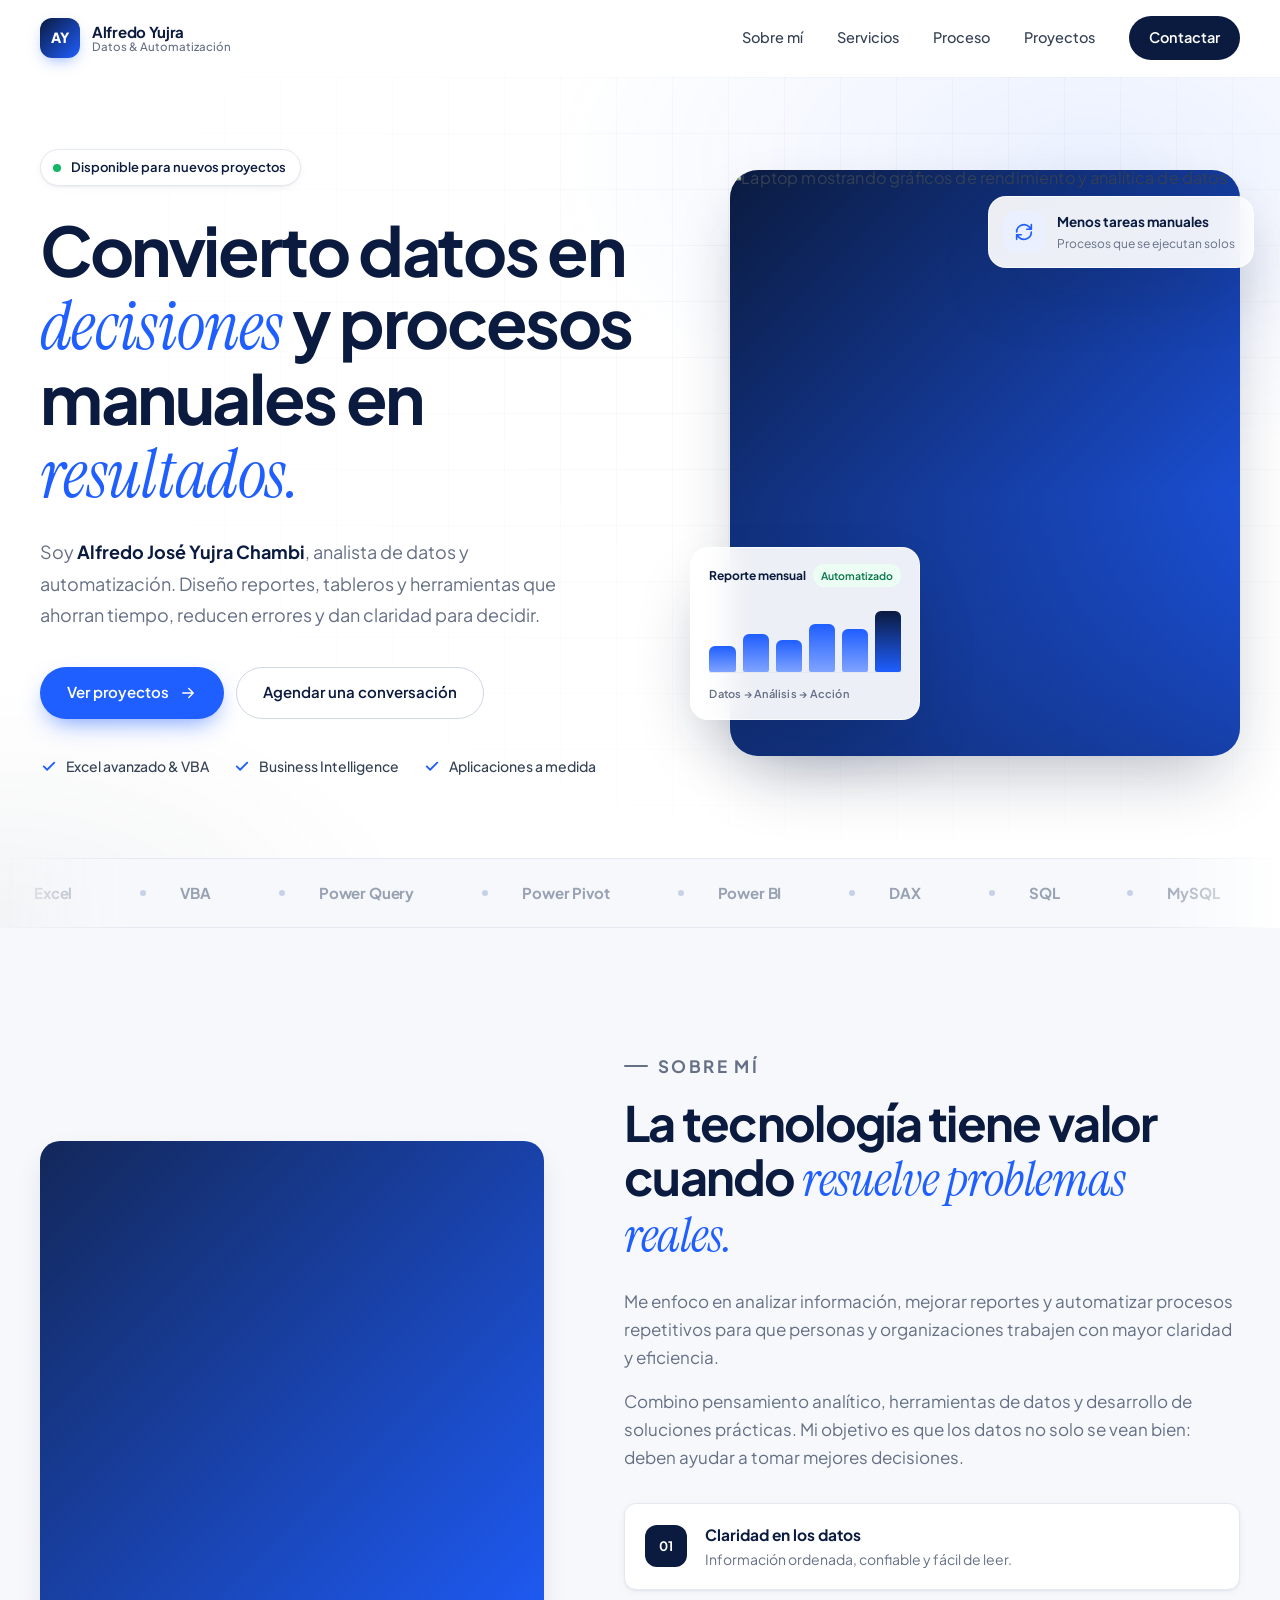
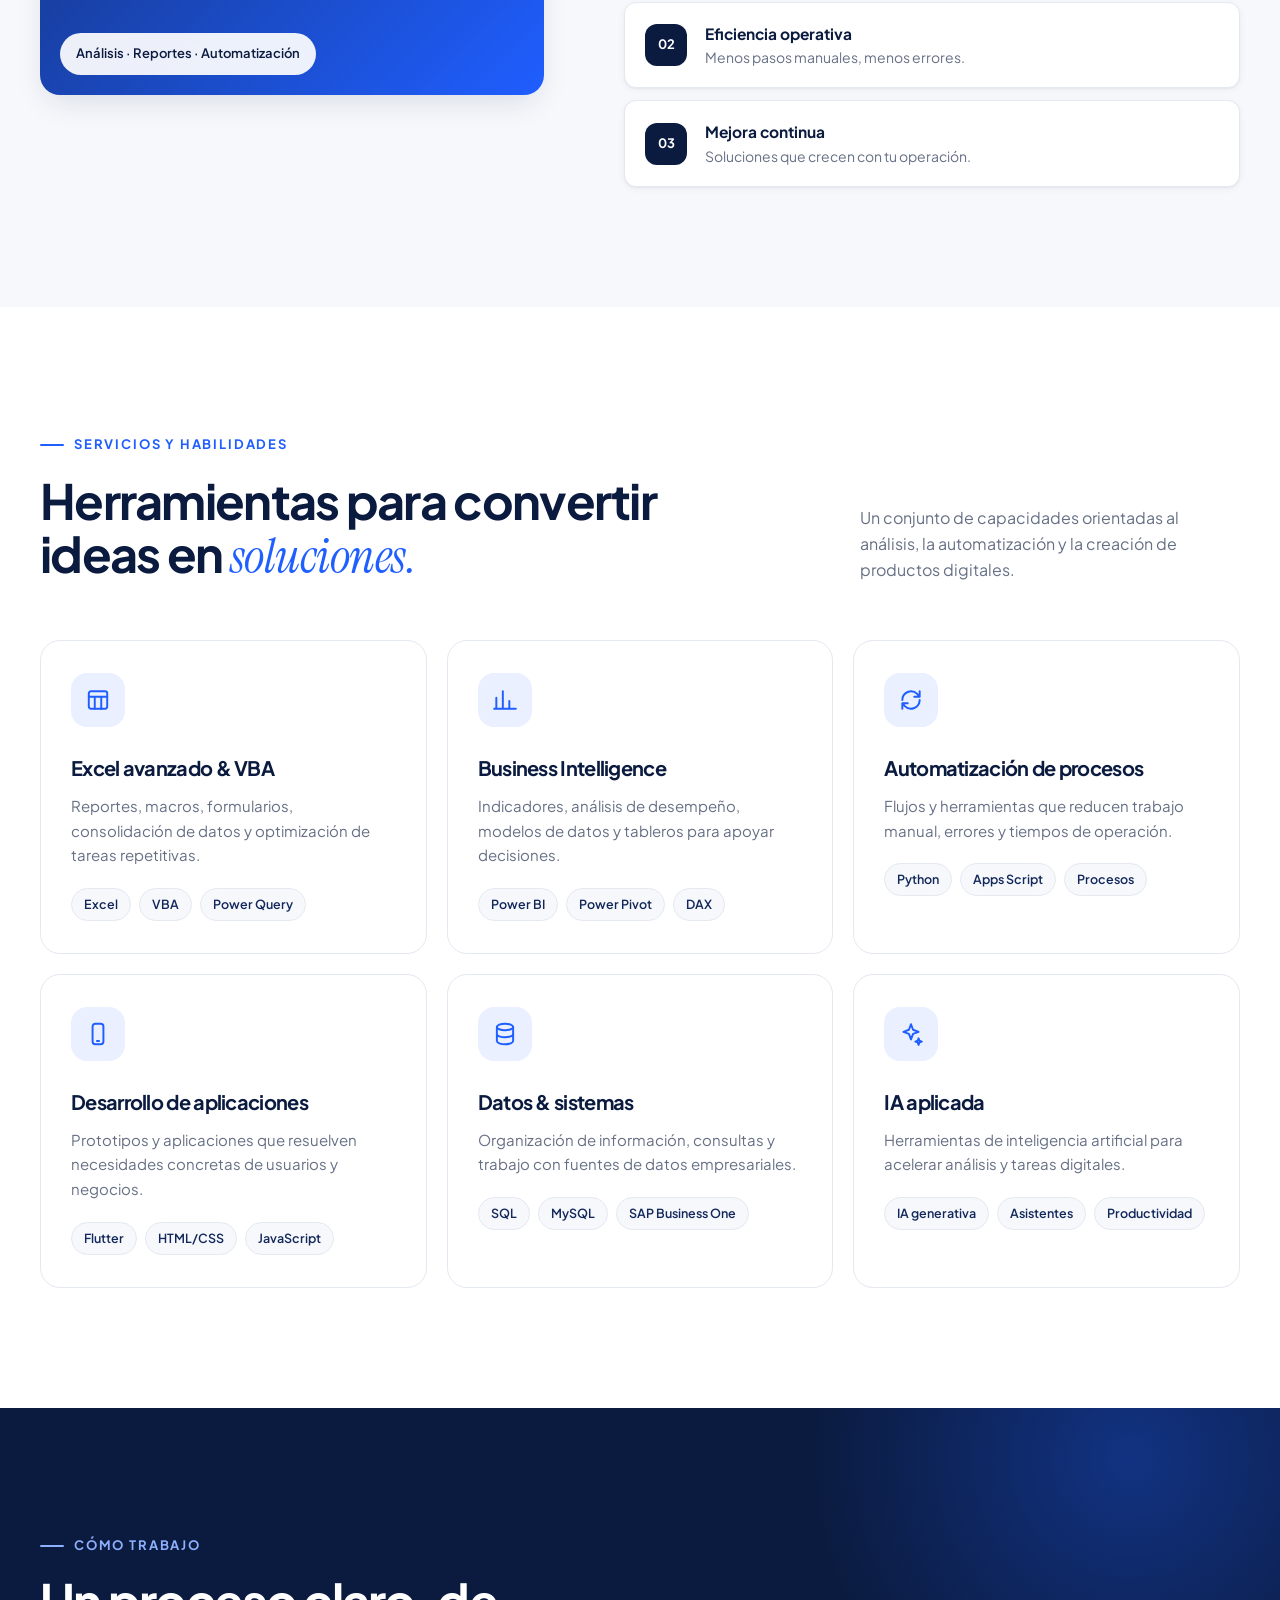
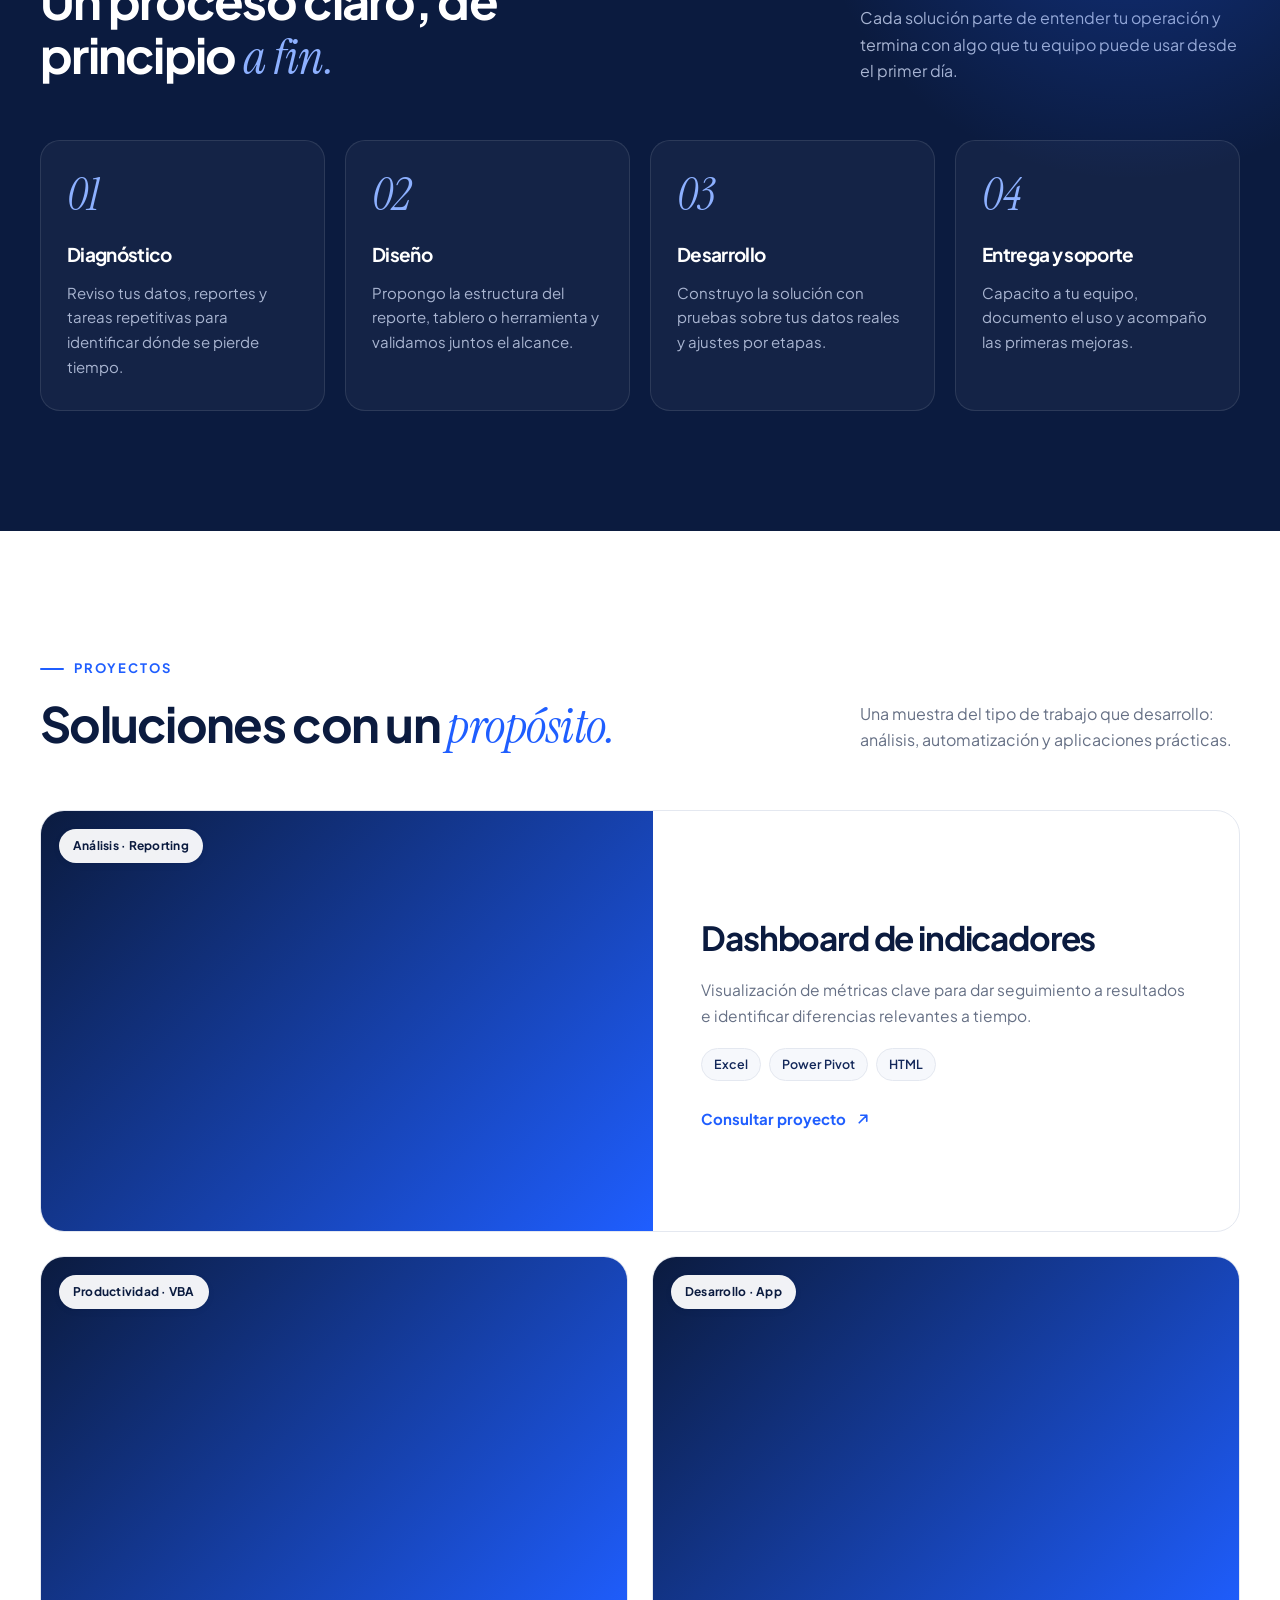
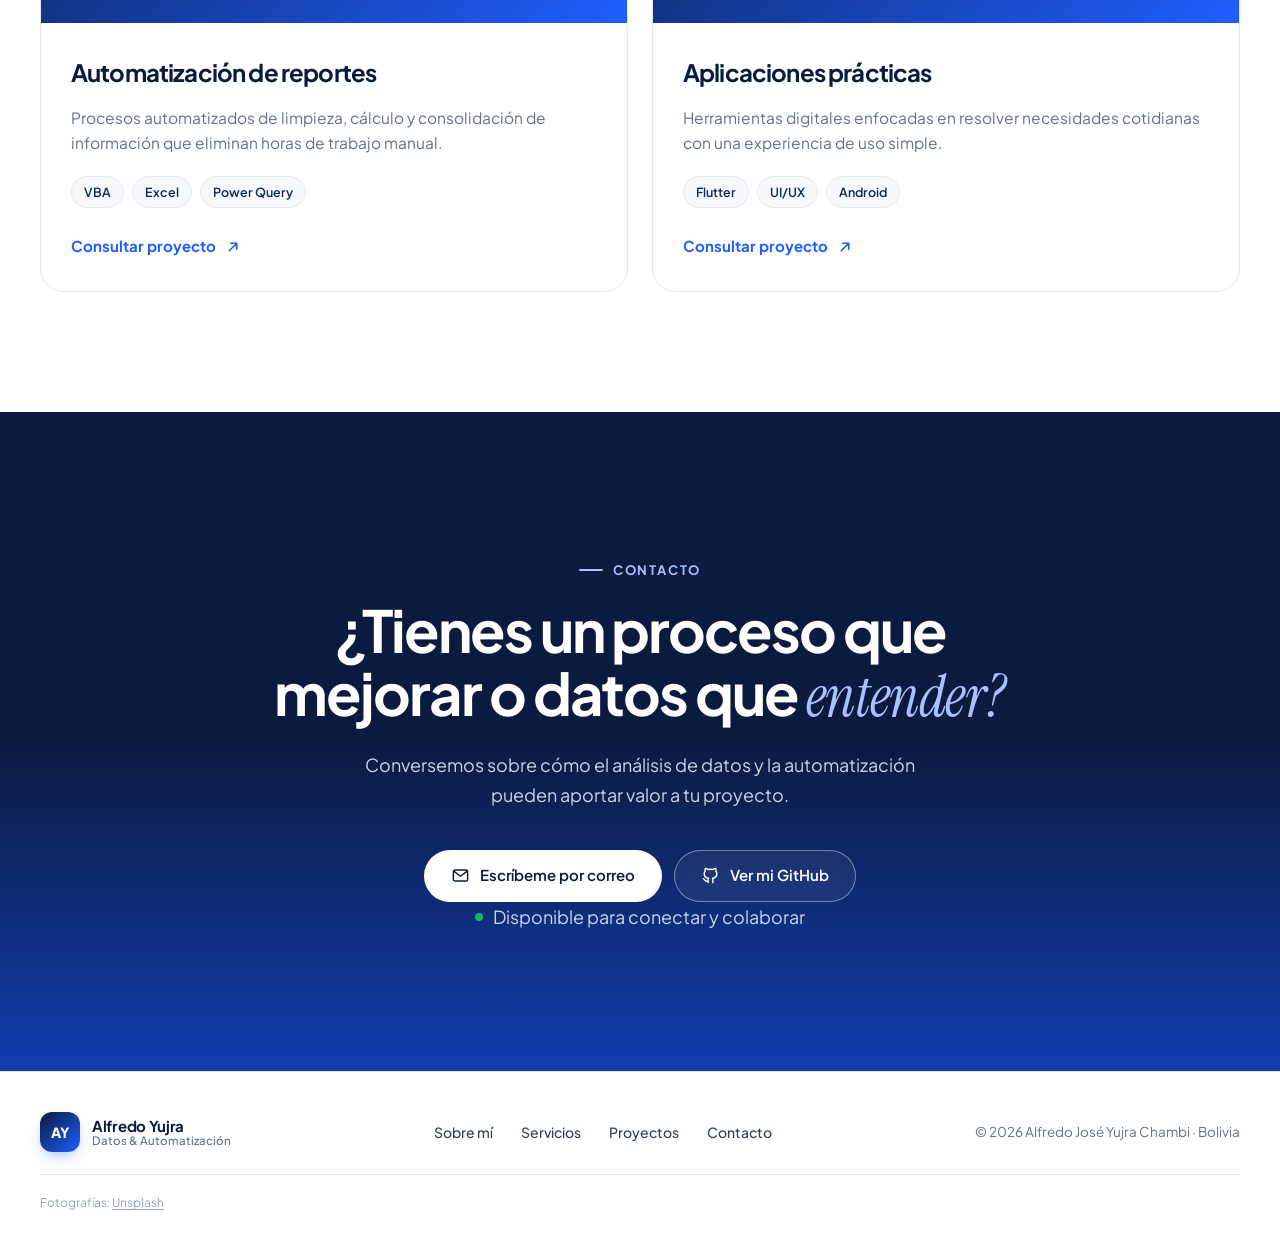
==== commit 30a6c4b3: "Add files via upload" ====
--- a/index.html
+++ b/index.html
@@ -3,129 +3,277 @@
 <head>
   <meta charset="UTF-8">
   <meta name="viewport" content="width=device-width, initial-scale=1.0">
-  <meta name="description" content="Portafolio profesional de Alfredo José Yujra Chambi, analista de datos y automatización.">
-  <meta name="theme-color" content="#ffffff">
+  <meta name="description" content="Portafolio profesional de Alfredo José Yujra Chambi: análisis de datos, Business Intelligence y automatización de procesos con Excel, VBA y herramientas digitales.">
+  <meta name="theme-color" content="#0B1B3F">
+  <meta name="color-scheme" content="light">
   <title>Alfredo Yujra | Análisis de Datos y Automatización</title>
   <meta property="og:type" content="website">
   <meta property="og:title" content="Alfredo Yujra | Análisis de Datos y Automatización">
-  <meta property="og:description" content="Análisis de datos, Business Intelligence y automatización de procesos.">
-  <meta name="color-scheme" content="light">
+  <meta property="og:description" content="Convierto datos en decisiones y automatizo procesos para que tu equipo trabaje mejor.">
+  <meta property="og:image" content="https://images.unsplash.com/photo-1551288049-bebda4e38f71?auto=format&fit=crop&w=1200&q=80">
   <link rel="preconnect" href="https://fonts.googleapis.com">
   <link rel="preconnect" href="https://fonts.gstatic.com" crossorigin>
-  <link href="https://fonts.googleapis.com/css2?family=DM+Sans:wght@400;500;600;700&family=Space+Grotesk:wght@400;500;600;700&display=swap" rel="stylesheet">
+  <link rel="preconnect" href="https://images.unsplash.com">
+  <link href="https://fonts.googleapis.com/css2?family=Plus+Jakarta+Sans:wght@400;500;600;700;800&family=Instrument+Serif:ital@0;1&display=swap" rel="stylesheet">
   <link rel="stylesheet" href="style.css">
 </head>
 <body>
-  <header class="site-header">
+  <a class="skip-link" href="#contenido">Saltar al contenido</a>
+
+  <header class="site-header" id="top">
     <nav class="nav container" aria-label="Navegación principal">
-      <a class="brand" href="#inicio" aria-label="Alfredo Yujra, inicio"><span class="brand-mark">AY</span><span>Alfredo Yujra<span class="brand-dot">.</span></span></a>
-      <button class="menu-toggle" type="button" aria-label="Abrir menú" aria-expanded="false" aria-controls="primary-navigation">☰</button>
+      <a class="brand" href="#inicio" aria-label="Alfredo Yujra, inicio">
+        <span class="brand-mark">AY</span>
+        <span class="brand-text">Alfredo Yujra<small>Datos &amp; Automatización</small></span>
+      </a>
+      <button class="menu-toggle" type="button" aria-label="Abrir menú" aria-expanded="false" aria-controls="primary-navigation">
+        <span></span><span></span>
+      </button>
       <div class="nav-links" id="primary-navigation">
         <a href="#sobre-mi">Sobre mí</a>
-        <a href="#habilidades">Habilidades</a>
+        <a href="#servicios">Servicios</a>
+        <a href="#proceso">Proceso</a>
         <a href="#proyectos">Proyectos</a>
-        <a href="#contacto" class="nav-cta">Contactarme <span>↗</span></a>
+        <a href="#contacto" class="nav-cta">Contactar</a>
       </div>
     </nav>
   </header>
 
-  <main>
-    <section class="hero container" id="inicio">
-      <div class="hero-copy">
-        <div class="eyebrow"><span class="status-dot"></span> PORTAFOLIO PROFESIONAL</div>
-        <h1>Convierto datos en <span class="gradient-text">decisiones.</span><br>Automatizo tareas para lograr más.</h1>
-        <p class="hero-lead">Soy <strong>Alfredo José Yujra Chambi</strong>, analista de datos y automatización. Diseño soluciones que ayudan a transformar información en resultados claros y procesos más eficientes.</p>
-        <div class="hero-actions">
-          <a class="button button-primary" href="#proyectos">Explorar mi trabajo <span>↘</span></a>
-          <a class="button button-secondary" href="#contacto">Hablemos</a>
-        </div>
-        <div class="hero-tags"><span>Data Analytics</span><span>Automatización</span><span>Business Intelligence</span></div>
-      </div>
-      <div class="hero-visual" aria-label="Ilustración de panel de análisis de datos">
-        <div class="orbit orbit-one"></div><div class="orbit orbit-two"></div>
-        <div class="data-card main-card">
-          <div class="card-top"><span class="window-dots"><i></i><i></i><i></i></span><span class="card-label">DATA OVERVIEW</span></div>
-          <div class="metric-label">Información que impulsa</div>
-          <div class="metric-value">+ <span>INSIGHTS</span></div>
-          <div class="chart">
-            <div class="chart-grid"></div>
-            <svg viewBox="0 0 340 120" role="img" aria-label="Gráfico ilustrativo ascendente">
-              <defs><linearGradient id="area" x1="0" x2="0" y1="0" y2="1"><stop offset="0%" stop-color="#37d6c0" stop-opacity=".34"/><stop offset="100%" stop-color="#37d6c0" stop-opacity="0"/></linearGradient></defs>
-              <path d="M0 100 C25 92 28 75 55 82 S92 62 115 72 S152 40 180 54 S220 20 246 37 S291 12 340 8 L340 120 L0 120 Z" fill="url(#area)"/>
-              <path d="M0 100 C25 92 28 75 55 82 S92 62 115 72 S152 40 180 54 S220 20 246 37 S291 12 340 8" fill="none" stroke="#37d6c0" stroke-width="3" stroke-linecap="round"/>
-              <circle cx="246" cy="37" r="4" fill="#fff" stroke="#37d6c0" stroke-width="3"/>
-            </svg>
-          </div>
-          <div class="chart-bottom"><span>DATOS</span><span>ANÁLISIS</span><span>ACCIÓN</span></div>
-        </div>
-        <div class="floating-chip chip-top"><span class="chip-icon">⌘</span><div><strong>Procesos optimizados</strong><small>Menos tareas manuales</small></div></div>
-        <div class="floating-chip chip-bottom"><span class="chip-icon chip-green">↗</span><div><strong>Decisiones inteligentes</strong><small>Basadas en información</small></div></div>
-        <div class="visual-glow"></div>
-      </div>
-      <a href="#sobre-mi" class="scroll-cue"><span></span> Desliza para conocer más</a>
-    </section>
-
-    <section class="section about-section" id="sobre-mi">
+  <main id="contenido">
+    <!-- ============ HERO ============ -->
+    <section class="hero" id="inicio">
+      <div class="container hero-grid">
+        <div class="hero-copy reveal">
+          <p class="eyebrow"><span class="pulse"></span> Disponible para nuevos proyectos</p>
+          <h1>Convierto datos en <em>decisiones</em> y procesos manuales en <em>resultados.</em></h1>
+          <p class="hero-lead">Soy <strong>Alfredo José Yujra Chambi</strong>, analista de datos y automatización. Diseño reportes, tableros y herramientas que ahorran tiempo, reducen errores y dan claridad para decidir.</p>
+          <div class="hero-actions">
+            <a class="btn btn-primary" href="#proyectos">Ver proyectos
+              <svg viewBox="0 0 24 24" aria-hidden="true"><path d="M5 12h14M13 6l6 6-6 6"/></svg>
+            </a>
+            <a class="btn btn-ghost" href="#contacto">Agendar una conversación</a>
+          </div>
+          <ul class="hero-points" aria-label="Áreas principales">
+            <li><svg viewBox="0 0 24 24" aria-hidden="true"><path d="M5 12.5l4.5 4.5L19 7.5"/></svg>Excel avanzado &amp; VBA</li>
+            <li><svg viewBox="0 0 24 24" aria-hidden="true"><path d="M5 12.5l4.5 4.5L19 7.5"/></svg>Business Intelligence</li>
+            <li><svg viewBox="0 0 24 24" aria-hidden="true"><path d="M5 12.5l4.5 4.5L19 7.5"/></svg>Aplicaciones a medida</li>
+          </ul>
+        </div>
+
+        <div class="hero-media reveal">
+          <figure class="hero-photo">
+            <img src="https://images.unsplash.com/photo-1551288049-bebda4e38f71?auto=format&fit=crop&w=1100&q=80"
+                 alt="Laptop mostrando gráficos de rendimiento y analítica de datos"
+                 width="1100" height="1300" fetchpriority="high">
+          </figure>
+          <div class="float-card card-kpi" aria-hidden="true">
+            <div class="kpi-head"><span>Reporte mensual</span><span class="tag-up">Automatizado</span></div>
+            <div class="kpi-bars"><i style="--h:38%"></i><i style="--h:55%"></i><i style="--h:47%"></i><i style="--h:70%"></i><i style="--h:62%"></i><i style="--h:88%"></i></div>
+            <div class="kpi-foot">Datos → Análisis → Acción</div>
+          </div>
+          <div class="float-card card-badge" aria-hidden="true">
+            <span class="badge-icon"><svg viewBox="0 0 24 24"><path d="M4 12a8 8 0 0 1 13.7-5.6L20 9M20 4v5h-5M20 12a8 8 0 0 1-13.7 5.6L4 15M4 20v-5h5"/></svg></span>
+            <div><strong>Menos tareas manuales</strong><small>Procesos que se ejecutan solos</small></div>
+          </div>
+        </div>
+      </div>
+
+      <div class="tool-strip" aria-label="Herramientas con las que trabajo">
+        <div class="tool-track">
+          <span>Excel</span><span>VBA</span><span>Power Query</span><span>Power Pivot</span><span>Power BI</span><span>DAX</span><span>SQL</span><span>MySQL</span><span>SAP Business One</span><span>Python</span><span>Flutter</span><span>Laravel</span>
+          <span aria-hidden="true">Excel</span><span aria-hidden="true">VBA</span><span aria-hidden="true">Power Query</span><span aria-hidden="true">Power Pivot</span><span aria-hidden="true">Power BI</span><span aria-hidden="true">DAX</span><span aria-hidden="true">SQL</span><span aria-hidden="true">MySQL</span><span aria-hidden="true">SAP Business One</span><span aria-hidden="true">Python</span><span aria-hidden="true">Flutter</span><span aria-hidden="true">Laravel</span>
+        </div>
+      </div>
+    </section>
+
+    <!-- ============ SOBRE MÍ ============ -->
+    <section class="section about" id="sobre-mi">
       <div class="container about-grid">
-        <div>
-          <p class="section-kicker">01 / SOBRE MÍ</p>
-          <h2>La tecnología tiene valor cuando <span class="gradient-text">resuelve problemas reales.</span></h2>
-        </div>
-        <div class="about-copy">
-          <p>Me enfoco en analizar información, mejorar reportes y automatizar procesos repetitivos para que las personas y las organizaciones puedan trabajar con mayor claridad y eficiencia.</p>
+        <figure class="about-photo reveal">
+          <img src="https://images.unsplash.com/photo-1454165804606-c3d57bc86b40?auto=format&fit=crop&w=1000&q=80"
+               alt="Escritorio de trabajo con laptop, documentos y análisis de información" loading="lazy" width="1000" height="1100">
+          <figcaption>Análisis · Reportes · Automatización</figcaption>
+        </figure>
+        <div class="about-copy reveal">
+          <p class="kicker">Sobre mí</p>
+          <h2>La tecnología tiene valor cuando <em>resuelve problemas reales.</em></h2>
+          <p>Me enfoco en analizar información, mejorar reportes y automatizar procesos repetitivos para que personas y organizaciones trabajen con mayor claridad y eficiencia.</p>
           <p>Combino pensamiento analítico, herramientas de datos y desarrollo de soluciones prácticas. Mi objetivo es que los datos no solo se vean bien: deben ayudar a tomar mejores decisiones.</p>
-          <div class="principles"><div><span>01</span> Claridad en los datos</div><div><span>02</span> Eficiencia operativa</div><div><span>03</span> Mejora continua</div></div>
-        </div>
-      </div>
-    </section>
-
-    <section class="section skills-section" id="habilidades">
+          <ul class="principles">
+            <li><span>01</span><div><strong>Claridad en los datos</strong><small>Información ordenada, confiable y fácil de leer.</small></div></li>
+            <li><span>02</span><div><strong>Eficiencia operativa</strong><small>Menos pasos manuales, menos errores.</small></div></li>
+            <li><span>03</span><div><strong>Mejora continua</strong><small>Soluciones que crecen con tu operación.</small></div></li>
+          </ul>
+        </div>
+      </div>
+    </section>
+
+    <!-- ============ SERVICIOS / HABILIDADES ============ -->
+    <section class="section services" id="servicios">
       <div class="container">
-        <p class="section-kicker">02 / HABILIDADES</p>
-        <div class="section-heading"><h2>Herramientas para convertir<br>ideas en <span class="gradient-text">soluciones.</span></h2><p>Un conjunto de herramientas orientadas al análisis, la automatización y la creación de productos digitales.</p></div>
-        <div class="skill-grid">
-          <article class="skill-card"><div class="skill-icon">▦</div><h3>Excel avanzado & VBA</h3><p>Reportes, macros, formularios, consolidación de datos y optimización de tareas repetitivas.</p><div class="skill-tags"><span>Excel</span><span>VBA</span><span>Power Query</span></div></article>
-          <article class="skill-card"><div class="skill-icon">◫</div><h3>Business Intelligence</h3><p>Indicadores, análisis de desempeño, modelos de datos y tableros para apoyar decisiones.</p><div class="skill-tags"><span>Power BI</span><span>Power Pivot</span><span>DAX</span></div></article>
-          <article class="skill-card"><div class="skill-icon">⌘</div><h3>Automatización</h3><p>Diseño de flujos y herramientas para reducir trabajo manual, errores y tiempos de operación.</p><div class="skill-tags"><span>Python</span><span>Apps Script</span><span>Procesos</span></div></article>
-          <article class="skill-card"><div class="skill-icon">⌁</div><h3>Desarrollo de aplicaciones</h3><p>Prototipos y aplicaciones para resolver necesidades concretas de usuarios y negocios.</p><div class="skill-tags"><span>Flutter</span><span>HTML/CSS</span><span>JavaScript</span></div></article>
-          <article class="skill-card"><div class="skill-icon">▤</div><h3>Datos & sistemas</h3><p>Organización de información, consultas y trabajo con fuentes de datos empresariales.</p><div class="skill-tags"><span>SQL</span><span>MySQL</span><span>SAP Business One</span></div></article>
-          <article class="skill-card"><div class="skill-icon">✳</div><h3>IA aplicada</h3><p>Exploración de herramientas de inteligencia artificial para acelerar análisis y tareas digitales.</p><div class="skill-tags"><span>IA generativa</span><span>Asistentes</span><span>Productividad</span></div></article>
-        </div>
-        <p class="note">Nota: las herramientas listadas representan áreas de trabajo y experiencia que puedes ajustar para reflejar con precisión tu nivel en cada una.</p>
-      </div>
-    </section>
-
-    <section class="section projects-section" id="proyectos">
+        <div class="section-head reveal">
+          <div>
+            <p class="kicker">Servicios y habilidades</p>
+            <h2>Herramientas para convertir ideas en <em>soluciones.</em></h2>
+          </div>
+          <p>Un conjunto de capacidades orientadas al análisis, la automatización y la creación de productos digitales.</p>
+        </div>
+
+        <div class="service-grid">
+          <article class="service-card reveal">
+            <span class="svc-icon"><svg viewBox="0 0 24 24"><rect x="3.5" y="4" width="17" height="16" rx="2"/><path d="M3.5 9h17M9 9v11M15 9v11"/></svg></span>
+            <h3>Excel avanzado &amp; VBA</h3>
+            <p>Reportes, macros, formularios, consolidación de datos y optimización de tareas repetitivas.</p>
+            <div class="tags"><span>Excel</span><span>VBA</span><span>Power Query</span></div>
+          </article>
+          <article class="service-card reveal">
+            <span class="svc-icon"><svg viewBox="0 0 24 24"><path d="M4 20V10M10 20V4M16 20v-7M22 20H2"/></svg></span>
+            <h3>Business Intelligence</h3>
+            <p>Indicadores, análisis de desempeño, modelos de datos y tableros para apoyar decisiones.</p>
+            <div class="tags"><span>Power BI</span><span>Power Pivot</span><span>DAX</span></div>
+          </article>
+          <article class="service-card reveal">
+            <span class="svc-icon"><svg viewBox="0 0 24 24"><path d="M4 12a8 8 0 0 1 13.7-5.6L20 9M20 4v5h-5M20 12a8 8 0 0 1-13.7 5.6L4 15M4 20v-5h5"/></svg></span>
+            <h3>Automatización de procesos</h3>
+            <p>Flujos y herramientas que reducen trabajo manual, errores y tiempos de operación.</p>
+            <div class="tags"><span>Python</span><span>Apps Script</span><span>Procesos</span></div>
+          </article>
+          <article class="service-card reveal">
+            <span class="svc-icon"><svg viewBox="0 0 24 24"><rect x="7" y="2.5" width="10" height="19" rx="2.5"/><path d="M11 18.5h2"/></svg></span>
+            <h3>Desarrollo de aplicaciones</h3>
+            <p>Prototipos y aplicaciones que resuelven necesidades concretas de usuarios y negocios.</p>
+            <div class="tags"><span>Flutter</span><span>HTML/CSS</span><span>JavaScript</span></div>
+          </article>
+          <article class="service-card reveal">
+            <span class="svc-icon"><svg viewBox="0 0 24 24"><ellipse cx="12" cy="5.5" rx="7.5" ry="3"/><path d="M4.5 5.5v13c0 1.7 3.4 3 7.5 3s7.5-1.3 7.5-3v-13M4.5 12c0 1.7 3.4 3 7.5 3s7.5-1.3 7.5-3"/></svg></span>
+            <h3>Datos &amp; sistemas</h3>
+            <p>Organización de información, consultas y trabajo con fuentes de datos empresariales.</p>
+            <div class="tags"><span>SQL</span><span>MySQL</span><span>SAP Business One</span></div>
+          </article>
+          <article class="service-card reveal">
+            <span class="svc-icon"><svg viewBox="0 0 24 24"><path d="M12 3l1.9 5.1L19 10l-5.1 1.9L12 17l-1.9-5.1L5 10l5.1-1.9z"/><path d="M19 16l.8 2.2L22 19l-2.2.8L19 22l-.8-2.2L16 19l2.2-.8z"/></svg></span>
+            <h3>IA aplicada</h3>
+            <p>Herramientas de inteligencia artificial para acelerar análisis y tareas digitales.</p>
+            <div class="tags"><span>IA generativa</span><span>Asistentes</span><span>Productividad</span></div>
+          </article>
+        </div>
+      </div>
+    </section>
+
+    <!-- ============ PROCESO ============ -->
+    <section class="section process" id="proceso">
       <div class="container">
-        <p class="section-kicker">03 / PROYECTOS</p>
-        <div class="section-heading"><h2>Soluciones con un propósito.</h2><p>Ejemplos de proyectos que puedes presentar aquí. Sustituye las descripciones por casos reales, capturas y enlaces a tus repositorios.</p></div>
+        <div class="section-head reveal">
+          <div>
+            <p class="kicker">Cómo trabajo</p>
+            <h2>Un proceso claro, de principio <em>a fin.</em></h2>
+          </div>
+          <p>Cada solución parte de entender tu operación y termina con algo que tu equipo puede usar desde el primer día.</p>
+        </div>
+        <ol class="steps">
+          <li class="step reveal"><span class="step-n">01</span><h3>Diagnóstico</h3><p>Reviso tus datos, reportes y tareas repetitivas para identificar dónde se pierde tiempo.</p></li>
+          <li class="step reveal"><span class="step-n">02</span><h3>Diseño</h3><p>Propongo la estructura del reporte, tablero o herramienta y validamos juntos el alcance.</p></li>
+          <li class="step reveal"><span class="step-n">03</span><h3>Desarrollo</h3><p>Construyo la solución con pruebas sobre tus datos reales y ajustes por etapas.</p></li>
+          <li class="step reveal"><span class="step-n">04</span><h3>Entrega y soporte</h3><p>Capacito a tu equipo, documento el uso y acompaño las primeras mejoras.</p></li>
+        </ol>
+      </div>
+    </section>
+
+    <!-- ============ PROYECTOS ============ -->
+    <!-- Reemplaza los textos y enlaces "#contacto" por tus casos reales y repositorios cuando estén publicados. -->
+    <section class="section projects" id="proyectos">
+      <div class="container">
+        <div class="section-head reveal">
+          <div>
+            <p class="kicker">Proyectos</p>
+            <h2>Soluciones con un <em>propósito.</em></h2>
+          </div>
+          <p>Una muestra del tipo de trabajo que desarrollo: análisis, automatización y aplicaciones prácticas.</p>
+        </div>
+
         <div class="project-grid">
-          <article class="project-card project-featured"><div class="project-art dashboard-art"><div class="mini-window"><div class="mini-bar"></div><div class="mini-content"><div class="mini-kpis"><i></i><i></i><i></i></div><div class="mini-chart"><b style="height:35%"></b><b style="height:58%"></b><b style="height:45%"></b><b style="height:76%"></b><b style="height:64%"></b><b style="height:92%"></b><b style="height:78%"></b></div></div></div></div><div class="project-info"><div class="project-type">ANÁLISIS · REPORTING</div><h3>Dashboard de indicadores</h3><p>Visualización de métricas clave para facilitar el seguimiento de resultados e identificar diferencias relevantes.</p><div class="skill-tags"><span>Excel</span><span>Power Pivot</span><span>HTML</span></div><a class="text-link" href="#contacto">Consultar proyecto <span>↗</span></a></div></article>
-          <article class="project-card"><div class="project-art automation-art"><div class="automation-symbol"><span>↻</span><i></i><i></i><i></i></div><div class="automation-label">WORKFLOW / AUTO</div></div><div class="project-info"><div class="project-type">PRODUCTIVIDAD · VBA</div><h3>Automatización de reportes</h3><p>Reducción de tareas manuales mediante procesos automatizados de limpieza, cálculo y consolidación de información.</p><div class="skill-tags"><span>VBA</span><span>Excel</span></div><a class="text-link" href="#contacto">Consultar proyecto <span>↗</span></a></div></article>
-          <article class="project-card"><div class="project-art app-art"><div class="phone-mock"><div class="phone-camera"></div><div class="phone-title"></div><div class="phone-line"></div><div class="phone-line short"></div><div class="phone-widget"></div><div class="phone-tabs"><i></i><i></i><i></i></div></div></div><div class="project-info"><div class="project-type">DESARROLLO · APP</div><h3>Aplicaciones prácticas</h3><p>Diseño de herramientas digitales enfocadas en resolver necesidades cotidianas y mejorar la experiencia del usuario.</p><div class="skill-tags"><span>Flutter</span><span>UI/UX</span></div><a class="text-link" href="#contacto">Consultar proyecto <span>↗</span></a></div></article>
-        </div>
-      </div>
-    </section>
-
-    <section class="cta-section" id="contacto">
-      <div class="container cta-inner">
-        <p class="section-kicker">04 / CONTACTO</p>
-        <h2>¿Tienes un proceso que mejorar<br>o datos que entender?</h2>
+          <article class="project-card featured reveal">
+            <figure class="project-media">
+              <img src="https://images.unsplash.com/photo-1460925895917-afdab827c52f?auto=format&fit=crop&w=1300&q=80"
+                   alt="Laptop con tablero de indicadores y gráficos de desempeño" loading="lazy" width="1300" height="860">
+              <span class="media-tag">Análisis · Reporting</span>
+            </figure>
+            <div class="project-body">
+              <h3>Dashboard de indicadores</h3>
+              <p>Visualización de métricas clave para dar seguimiento a resultados e identificar diferencias relevantes a tiempo.</p>
+              <div class="tags"><span>Excel</span><span>Power Pivot</span><span>HTML</span></div>
+              <a class="link-arrow" href="#contacto">Consultar proyecto <svg viewBox="0 0 24 24" aria-hidden="true"><path d="M7 17L17 7M9 7h8v8"/></svg></a>
+            </div>
+          </article>
+
+          <article class="project-card reveal">
+            <figure class="project-media">
+              <img src="https://images.unsplash.com/photo-1783115259399-3a5a3e0e4592?auto=format&fit=crop&w=900&q=80"
+                   alt="Manos escribiendo en una laptop con una hoja de cálculo de datos" loading="lazy" width="900" height="640">
+              <span class="media-tag">Productividad · VBA</span>
+            </figure>
+            <div class="project-body">
+              <h3>Automatización de reportes</h3>
+              <p>Procesos automatizados de limpieza, cálculo y consolidación de información que eliminan horas de trabajo manual.</p>
+              <div class="tags"><span>VBA</span><span>Excel</span><span>Power Query</span></div>
+              <a class="link-arrow" href="#contacto">Consultar proyecto <svg viewBox="0 0 24 24" aria-hidden="true"><path d="M7 17L17 7M9 7h8v8"/></svg></a>
+            </div>
+          </article>
+
+          <article class="project-card reveal">
+            <figure class="project-media">
+              <img src="https://images.unsplash.com/photo-1633250391894-397930e3f5f2?auto=format&fit=crop&w=900&q=80"
+                   alt="Persona sosteniendo un teléfono móvil frente a una laptop" loading="lazy" width="900" height="640">
+              <span class="media-tag">Desarrollo · App</span>
+            </figure>
+            <div class="project-body">
+              <h3>Aplicaciones prácticas</h3>
+              <p>Herramientas digitales enfocadas en resolver necesidades cotidianas con una experiencia de uso simple.</p>
+              <div class="tags"><span>Flutter</span><span>UI/UX</span><span>Android</span></div>
+              <a class="link-arrow" href="#contacto">Consultar proyecto <svg viewBox="0 0 24 24" aria-hidden="true"><path d="M7 17L17 7M9 7h8v8"/></svg></a>
+            </div>
+          </article>
+        </div>
+      </div>
+    </section>
+
+    <!-- ============ CONTACTO ============ -->
+    <section class="contact" id="contacto">
+      <div class="contact-bg" aria-hidden="true">
+        <img src="https://images.unsplash.com/photo-1542744173-05336fcc7ad4?auto=format&fit=crop&w=1800&q=75" alt="" loading="lazy">
+      </div>
+      <div class="container contact-inner reveal">
+        <p class="kicker kicker-light">Contacto</p>
+        <h2>¿Tienes un proceso que mejorar o datos que <em>entender?</em></h2>
         <p>Conversemos sobre cómo el análisis de datos y la automatización pueden aportar valor a tu proyecto.</p>
         <div class="contact-actions">
-          <!-- Reemplaza el correo de ejemplo por tu dirección real. -->
-          <a class="button button-primary" href="mailto:tu.correo@ejemplo.com?subject=Consulta%20profesional">Escríbeme por correo <span>↗</span></a>
-          <!-- Reemplaza TU_USUARIO por tu usuario real de GitHub. -->
-          <a class="button button-secondary" href="https://github.com/" target="_blank" rel="noopener noreferrer">Mi GitHub <span>↗</span></a>
-        </div>
-        <div class="contact-detail"><span class="status-dot"></span> Disponible para conectar y colaborar</div>
+          <!-- Reemplaza tu.correo@ejemplo.com por tu correo real. -->
+          <a class="btn btn-white" href="mailto:tu.correo@ejemplo.com?subject=Consulta%20profesional">
+            <svg viewBox="0 0 24 24" aria-hidden="true"><rect x="3" y="5" width="18" height="14" rx="2"/><path d="M3.5 6.5l8.5 6.5 8.5-6.5"/></svg>
+            Escríbeme por correo
+          </a>
+          <!-- Reemplaza https://github.com/ por la URL de tu perfil. -->
+          <a class="btn btn-outline-light" href="https://github.com/" target="_blank" rel="noopener noreferrer">
+            <svg viewBox="0 0 24 24" aria-hidden="true"><path d="M9 19c-4.3 1.4-4.3-2.5-6-3m12 5v-3.5c0-1 .1-1.4-.5-2 2.8-.3 5.5-1.4 5.5-6a4.6 4.6 0 0 0-1.3-3.2 4.2 4.2 0 0 0-.1-3.2s-1.1-.3-3.5 1.3a12.3 12.3 0 0 0-6.2 0C6.5 2.8 5.4 3.1 5.4 3.1a4.2 4.2 0 0 0-.1 3.2A4.6 4.6 0 0 0 4 9.5c0 4.6 2.7 5.7 5.5 6-.6.6-.6 1.2-.5 2V21"/></svg>
+            Ver mi GitHub
+          </a>
+        </div>
+        <p class="contact-note"><span class="pulse"></span> Disponible para conectar y colaborar</p>
       </div>
     </section>
   </main>
 
   <footer class="footer">
-    <div class="container footer-inner"><a class="brand" href="#inicio"><span class="brand-mark">AY</span><span>Alfredo Yujra<span class="brand-dot">.</span></span></a><p>Analista de Datos · Automatización · Soluciones Digitales</p><span class="copyright">© <span id="year"></span> Alfredo José Yujra Chambi</span></div>
+    <div class="container footer-inner">
+      <a class="brand" href="#inicio"><span class="brand-mark">AY</span><span class="brand-text">Alfredo Yujra<small>Datos &amp; Automatización</small></span></a>
+      <nav class="footer-links" aria-label="Enlaces del pie">
+        <a href="#sobre-mi">Sobre mí</a><a href="#servicios">Servicios</a><a href="#proyectos">Proyectos</a><a href="#contacto">Contacto</a>
+      </nav>
+      <p class="copyright">© <span id="year"></span> Alfredo José Yujra Chambi · Bolivia</p>
+    </div>
+    <p class="container credits">Fotografías: <a href="https://unsplash.com" target="_blank" rel="noopener noreferrer">Unsplash</a></p>
   </footer>
+
   <script src="script.js"></script>
 </body>
 </html>
--- a/style.css
+++ b/style.css
@@ -1,85 +1,273 @@
- :root{
-  color-scheme:light;
-  --navy:#0A1E55;
-  --navy-deep:#07183F;
-  --blue:#1769F5;
-  --cyan:#1769F5;
-  --text:#14213D;
-  --muted:#5D6B85;
-  --line:#DCE5F1;
-  --panel:#FFFFFF;
+/* =========================================================
+   Portafolio · Alfredo Yujra
+   Estilo ejecutivo moderno — blanco, azul marino y azul eléctrico
+   ========================================================= */
+:root{
+  --navy:#0B1B3F;
+  --navy-2:#13285A;
+  --blue:#1F5EFF;
+  --blue-dark:#1448D6;
+  --blue-soft:#EAF0FF;
+  --ink:#101828;
+  --text:#344054;
+  --muted:#667085;
+  --line:#E4E8F0;
   --bg:#FFFFFF;
-  --surface:#F5F8FD;
-  --surface-blue:#EDF5FF;
-  --shadow:0 10px 30px rgba(16,42,90,.07);
-}
-*{box-sizing:border-box}html{scroll-behavior:smooth;scroll-padding-top:90px}body{margin:0;background:var(--bg);color:var(--text);font-family:"DM Sans",sans-serif;line-height:1.65}a{color:inherit;text-decoration:none}.container{width:min(1160px,calc(100% - 48px));margin-inline:auto}.site-header{position:sticky;top:0;z-index:20;background:rgba(8,19,47,.88);backdrop-filter:blur(18px);border-bottom:1px solid var(--line)}.nav{height:76px;display:flex;align-items:center;justify-content:space-between}.brand{display:inline-flex;align-items:center;gap:11px;font-family:"Space Grotesk",sans-serif;font-weight:700;letter-spacing:-.03em}.brand-mark{display:grid;place-items:center;width:36px;height:36px;border:1px solid rgba(55,214,192,.55);border-radius:11px;color:var(--cyan);font-size:13px;letter-spacing:-.05em}.brand-dot{color:var(--cyan)}.nav-links{display:flex;align-items:center;gap:32px;color:var(--muted);font-size:13px;font-weight:600}.nav-links a:hover,.text-link:hover{color:var(--cyan)}.nav-cta{padding:10px 15px;border:1px solid var(--line);border-radius:9px;color:var(--text)!important}.nav-cta span{color:var(--cyan);margin-left:7px}.menu-toggle{display:none;background:none;border:0;color:white;font-size:25px}.hero{min-height:680px;position:relative;display:grid;grid-template-columns:1.05fr .95fr;align-items:center;gap:38px;padding-top:65px;padding-bottom:100px}.hero-copy{position:relative;z-index:2}.eyebrow,.section-kicker,.project-type{font-size:11px;letter-spacing:.17em;font-weight:700;color:var(--cyan)}.eyebrow{display:flex;align-items:center;gap:10px;margin-bottom:24px}.status-dot{width:7px;height:7px;border-radius:50%;background:var(--cyan);display:inline-block;box-shadow:0 0 14px rgba(55,214,192,.65)}h1,h2,h3,p{margin-top:0}h1,h2,h3{font-family:"Space Grotesk",sans-serif;letter-spacing:-.045em}h1{font-size:clamp(42px,5.2vw,67px);line-height:1.08;margin-bottom:24px;font-weight:600}h2{font-size:clamp(31px,3.6vw,46px);line-height:1.17;font-weight:600;margin-bottom:18px}.gradient-text{background:linear-gradient(100deg,#54e3d1,#78a7ff);-webkit-background-clip:text;background-clip:text;color:transparent}.hero-lead{max-width:570px;color:var(--muted);font-size:16px;line-height:1.85}.hero-lead strong{color:#fff}.hero-actions,.contact-actions{display:flex;flex-wrap:wrap;gap:12px;margin-top:29px}.button{min-height:47px;display:inline-flex;align-items:center;justify-content:center;gap:17px;padding:0 18px;border-radius:9px;font-size:13px;font-weight:700;transition:transform .2s,border-color .2s}.button:hover{transform:translateY(-2px)}.button-primary{background:var(--cyan);color:#071a3b;box-shadow:0 8px 30px rgba(55,214,192,.12)}.button-primary:hover{background:#70e8db}.button-secondary{border:1px solid var(--line);background:rgba(255,255,255,.02)}.button-secondary:hover{border-color:var(--cyan)}.hero-tags{display:flex;gap:9px;flex-wrap:wrap;margin-top:30px}.hero-tags span,.skill-tags span{font-size:10px;color:#c6d2ef;background:rgba(132,160,224,.09);border:1px solid rgba(166,188,245,.12);border-radius:5px;padding:5px 9px}.hero-visual{height:450px;position:relative;display:grid;place-items:center}.orbit{position:absolute;border:1px solid rgba(99,141,235,.13);border-radius:50%;transform:rotate(-20deg)}.orbit-one{width:430px;height:300px}.orbit-two{width:360px;height:420px;transform:rotate(48deg)}.visual-glow{position:absolute;width:280px;height:280px;border-radius:50%;background:#2563eb;filter:blur(110px);opacity:.2}.data-card{position:relative;z-index:2;width:min(100%,380px);padding:22px 23px;border-radius:17px;border:1px solid rgba(164,190,255,.23);background:linear-gradient(145deg,rgba(20,40,88,.97),rgba(9,24,57,.96));box-shadow:0 30px 90px rgba(0,0,0,.3)}.card-top{display:flex;justify-content:space-between;align-items:center;border-bottom:1px solid var(--line);padding-bottom:17px}.window-dots{display:flex;gap:5px}.window-dots i{width:6px;height:6px;background:#7184b6;border-radius:50%}.card-label{font-size:9px;letter-spacing:.15em;color:#8396c4}.metric-label{color:var(--muted);font-size:12px;margin-top:23px}.metric-value{font-family:"Space Grotesk";font-size:27px;font-weight:700;margin-top:2px}.metric-value span{font-size:19px;color:var(--cyan);letter-spacing:.02em}.chart{height:145px;position:relative;margin-top:8px}.chart-grid{position:absolute;inset:15px 0 12px;background:repeating-linear-gradient(to bottom,transparent 0,transparent 34px,rgba(155,179,240,.11) 35px,transparent 36px)}.chart svg{position:absolute;width:100%;height:100%;inset:0}.chart-bottom{display:flex;justify-content:space-between;color:#8ea1ce;font-size:8px;letter-spacing:.12em;border-top:1px solid var(--line);padding-top:15px}.floating-chip{position:absolute;z-index:3;display:flex;gap:11px;align-items:center;padding:12px 14px;background:#122650;border:1px solid rgba(161,188,248,.2);border-radius:11px;box-shadow:0 15px 40px rgba(0,0,0,.2)}.chip-top{top:54px;right:-5px}.chip-bottom{bottom:48px;left:-16px}.chip-icon{display:grid;place-items:center;width:32px;height:32px;border-radius:8px;background:rgba(83,130,255,.17);color:#8eb2ff;font-size:20px}.chip-green{background:rgba(55,214,192,.12);color:var(--cyan)}.floating-chip strong,.floating-chip small{display:block}.floating-chip strong{font-size:10px}.floating-chip small{font-size:9px;color:var(--muted);margin-top:2px}.scroll-cue{position:absolute;bottom:32px;left:0;display:flex;align-items:center;gap:11px;color:#7f90b8;font-size:10px}.scroll-cue span{height:25px;width:15px;border:1px solid #6579a7;border-radius:10px;position:relative}.scroll-cue span:after{content:"";position:absolute;top:5px;left:5px;width:3px;height:5px;background:var(--cyan);border-radius:3px}.section{padding:105px 0;border-top:1px solid var(--line)}.about-section{background:linear-gradient(100deg,rgba(18,37,83,.45),transparent)}.about-grid{display:grid;grid-template-columns:1fr 1fr;gap:100px}.section-kicker{margin-bottom:24px}.about-copy{padding-top:37px;color:var(--muted);font-size:14px}.about-copy p{line-height:1.9}.principles{display:grid;grid-template-columns:1fr;gap:12px;margin-top:28px}.principles div{padding:11px 0;border-bottom:1px solid var(--line);color:#e5ebff;font-size:12px}.principles span{color:var(--cyan);font-size:10px;margin-right:17px}.section-heading{display:flex;justify-content:space-between;align-items:end;gap:40px;margin-bottom:35px}.section-heading h2{margin:0}.section-heading>p{max-width:360px;color:var(--muted);font-size:13px;margin:0 0 5px}.skill-grid{display:grid;grid-template-columns:repeat(3,1fr);gap:14px}.skill-card{padding:25px;border:1px solid var(--line);border-radius:13px;background:linear-gradient(145deg,rgba(20,39,82,.75),rgba(11,26,60,.55));transition:transform .2s,border-color .2s}.skill-card:hover,.project-card:hover{transform:translateY(-4px);border-color:rgba(55,214,192,.4)}.skill-icon{width:41px;height:41px;display:grid;place-items:center;border:1px solid rgba(55,214,192,.25);border-radius:10px;color:var(--cyan);font-size:22px;margin-bottom:20px}.skill-card h3,.project-info h3{font-size:18px;margin-bottom:10px;letter-spacing:-.025em}.skill-card p,.project-info p{font-size:12px;color:var(--muted);line-height:1.8;min-height:65px}.skill-tags{display:flex;gap:6px;flex-wrap:wrap;margin-top:17px}.skill-tags span{font-size:9px;padding:4px 7px}.note{color:#7f90b8;font-size:10px;margin:18px 0 0}.projects-section{background:linear-gradient(180deg,rgba(11,25,58,.1),rgba(17,35,78,.35))}.project-grid{display:grid;grid-template-columns:1.15fr 1fr 1fr;gap:15px}.project-card{border:1px solid var(--line);border-radius:14px;overflow:hidden;background:rgba(12,28,65,.72);transition:transform .2s,border-color .2s}.project-art{height:195px;display:grid;place-items:center;overflow:hidden;position:relative;background:radial-gradient(circle at 50% 50%,rgba(45,97,192,.32),transparent 65%),#0d2049}.dashboard-art:before,.automation-art:before,.app-art:before{content:"";position:absolute;inset:0;background-image:linear-gradient(rgba(126,157,224,.05) 1px,transparent 1px),linear-gradient(90deg,rgba(126,157,224,.05) 1px,transparent 1px);background-size:25px 25px}.mini-window{position:relative;z-index:1;width:75%;height:130px;border:1px solid rgba(165,190,247,.3);border-radius:8px;background:#102550;box-shadow:0 15px 35px rgba(0,0,0,.25);transform:rotate(-3deg)}.mini-bar{height:17px;border-bottom:1px solid var(--line)}.mini-bar:before{content:"•••";color:#6e8cc9;font-size:10px;margin-left:9px;letter-spacing:2px}.mini-content{padding:10px}.mini-kpis{display:flex;gap:7px}.mini-kpis i{height:22px;flex:1;border-radius:3px;background:rgba(85,130,228,.22)}.mini-chart{height:55px;display:flex;align-items:end;gap:7px;padding:8px 3px 0;border-bottom:1px solid rgba(165,190,247,.15)}.mini-chart b{flex:1;background:linear-gradient(#37d6c0,#2673b7);border-radius:2px 2px 0 0;opacity:.9}.automation-art{background:radial-gradient(circle at 50% 50%,rgba(55,214,192,.17),transparent 65%),#0d2049}.automation-symbol{position:relative;z-index:1;width:95px;height:95px;border:1px solid rgba(55,214,192,.4);border-radius:50%;display:grid;place-items:center;color:var(--cyan);font-size:56px;box-shadow:0 0 45px rgba(55,214,192,.08)}.automation-symbol i{position:absolute;width:9px;height:9px;border-radius:50%;background:#8dafff;box-shadow:0 0 0 5px rgba(141,175,255,.1)}.automation-symbol i:nth-child(2){top:5px;left:12px}.automation-symbol i:nth-child(3){right:-3px;top:45px}.automation-symbol i:nth-child(4){bottom:8px;left:18px}.automation-label{position:absolute;bottom:17px;font-size:8px;letter-spacing:.18em;color:#8da2d0}.phone-mock{z-index:1;position:relative;width:84px;height:145px;border:2px solid #6e8cc9;border-radius:14px;background:#122957;padding:22px 10px 10px;box-shadow:0 12px 28px #07132d}.phone-camera{position:absolute;top:7px;left:35px;width:14px;height:3px;border-radius:5px;background:#6e8cc9}.phone-title{width:45px;height:5px;background:var(--cyan);border-radius:3px;margin-bottom:11px}.phone-line{height:4px;width:100%;background:#456092;border-radius:3px;margin-bottom:5px}.phone-line.short{width:60%}.phone-widget{height:42px;margin-top:10px;border-radius:5px;background:linear-gradient(140deg,rgba(55,214,192,.55),rgba(37,99,235,.25))}.phone-tabs{display:flex;justify-content:space-around;margin-top:10px}.phone-tabs i{width:7px;height:7px;border-radius:50%;background:#6685bf}.project-info{padding:22px}.project-type{font-size:9px;letter-spacing:.13em}.project-info h3{margin-top:9px}.project-info p{min-height:84px}.text-link{display:inline-flex;gap:10px;align-items:center;color:#e5edff;font-size:11px;font-weight:700;margin-top:20px}.text-link span{color:var(--cyan)}.cta-section{padding:100px 0;text-align:center;background:radial-gradient(ellipse at 50% 110%,rgba(37,99,235,.2),transparent 60%),#0b1a3d;border-top:1px solid var(--line)}.cta-inner h2{font-size:clamp(35px,4.6vw,54px)}.cta-inner>p:not(.section-kicker){color:var(--muted);font-size:14px;max-width:570px;margin:0 auto}.contact-actions{justify-content:center}.contact-detail{display:flex;align-items:center;justify-content:center;gap:9px;color:#8fa1c9;font-size:10px;margin-top:28px}.footer{border-top:1px solid var(--line);padding:24px 0}.footer-inner{display:flex;align-items:center;justify-content:space-between;gap:20px}.footer-inner>p,.copyright{color:#8394bb;font-size:10px;margin:0}.footer .brand{font-size:13px}.footer .brand-mark{width:30px;height:30px;border-radius:9px}
-@media(max-width:900px){.hero{grid-template-columns:1fr;padding-top:75px;gap:10px}.hero-copy{max-width:720px}.hero-visual{height:400px;max-width:580px;width:100%;margin:0 auto}.scroll-cue{bottom:20px}.about-grid{gap:40px}.skill-grid{grid-template-columns:repeat(2,1fr)}.project-grid{grid-template-columns:1fr 1fr}.project-featured{grid-column:span 2}.project-featured .project-art{height:220px}.section-heading{align-items:start;flex-direction:column;gap:15px}.section-heading>p{max-width:550px}}
-@media(max-width:620px){.container{width:min(100% - 32px,1160px)}.nav{height:66px}.menu-toggle{display:block}.nav-links{display:none;position:absolute;top:65px;left:0;right:0;padding:18px 24px 22px;background:#0a1838;border-bottom:1px solid var(--line);flex-direction:column;align-items:stretch;gap:17px}.nav-links.open{display:flex}.nav-cta{text-align:center}.hero{padding-top:56px;padding-bottom:75px;min-height:auto}.hero h1{font-size:clamp(38px,10vw,54px)}.hero-lead{font-size:14px}.hero-visual{height:340px;margin-top:12px}.data-card{width:calc(100% - 35px);padding:17px}.chip-top{top:10px;right:-1px}.chip-bottom{bottom:5px;left:-1px}.floating-chip{padding:9px}.floating-chip strong{font-size:9px}.floating-chip small{font-size:8px}.orbit-one{width:320px;height:240px}.orbit-two{width:290px;height:330px}.section{padding:72px 0}.about-grid{grid-template-columns:1fr;gap:0}.about-copy{padding-top:5px}.skill-grid,.project-grid{grid-template-columns:1fr}.project-featured{grid-column:auto}.project-art,.project-featured .project-art{height:190px}.skill-card p,.project-info p{min-height:0}.project-info{padding:20px}.cta-section{padding:75px 0}.cta-inner h2{font-size:35px}.footer-inner{flex-direction:column;align-items:flex-start}.footer-inner>p{line-height:1.6}.copyright{margin-top:2px}.scroll-cue{position:static;margin-top:20px}.hero-tags{gap:6px}}
-@media(prefers-reduced-motion:reduce){html{scroll-behavior:auto}*,*:before,*:after{transition:none!important}}
-
-
-/* =========================================================
-   TEMA CLARO CORPORATIVO — AZUL Y BLANCO
-   Capa visual de actualización; conserva estructura y contenido.
-   ========================================================= */
-body{background:#fff;color:var(--text)}
-.site-header{background:rgba(255,255,255,.94);border-bottom:1px solid #E4EAF3;box-shadow:0 2px 14px rgba(20,45,90,.035)}
-.brand-mark{background:#EFF5FF;border:1px solid #D8E7FF;color:var(--navy);border-radius:10px}
-.brand-dot{color:var(--blue)}
-.nav-links{color:#465675}
-.nav-links a:hover,.text-link:hover{color:var(--blue)}
-.nav-cta{background:#fff;border:1px solid #C8D9F3;color:var(--navy)!important}
-.nav-cta span{color:var(--blue)}
-.menu-toggle{color:var(--navy)}
-.hero{background:radial-gradient(ellipse at 83% 38%,rgba(218,235,255,.72),transparent 43%)}
-.eyebrow,.section-kicker,.project-type{color:var(--blue)}
-.status-dot{background:var(--blue);box-shadow:0 0 0 4px rgba(23,105,245,.1)}
-h1,h2,h3{color:var(--navy)}
-.gradient-text{background:linear-gradient(100deg,#1769F5,#4388FF);-webkit-background-clip:text;background-clip:text;color:transparent}
-.hero-lead,.about-copy,.section-intro,.project-card p{color:var(--muted)}
-.hero-lead strong{color:var(--navy)}
-.button-primary{background:var(--blue);color:#fff;box-shadow:0 8px 20px rgba(23,105,245,.18)}
-.button-primary:hover{background:#0757DC}
-.button-secondary{border:1px solid #B7CDF1;background:#fff;color:var(--navy)}
-.button-secondary:hover{border-color:var(--blue);background:#F5F9FF}
-.hero-tags span,.skill-tags span{color:#31517F;background:#F2F7FF;border:1px solid #DFEAFB}
-.orbit{border-color:rgba(23,105,245,.13)}
-.visual-glow{background:#8AB8FF;opacity:.24}
-.data-card{background:linear-gradient(145deg,#fff,#F5F9FF);border:1px solid #DCE8F8;box-shadow:0 24px 65px rgba(23,58,115,.13);color:var(--navy)}
-.card-top{border-bottom:1px solid #E4ECF7}
-.window-dots i{background:#A7B9D5}
-.card-label,.chart-bottom{color:#657A9C}
-.metric-label{color:#65728B}
-.metric-value{color:var(--navy)}
-.metric-value span{color:var(--blue)}
-.chart-grid{background:repeating-linear-gradient(to bottom,transparent 0,transparent 34px,#E7EEF8 35px,transparent 36px)}
-.chart svg defs linearGradient stop:first-child{stop-color:#1769F5}
-.chart svg path[stroke]{stroke:#1769F5}
-.chart-bottom{border-top:1px solid #E4ECF7}
-.floating-chip{background:#fff;border:1px solid #DFE8F5;box-shadow:0 12px 32px rgba(20,50,100,.1);color:var(--navy)}
-.floating-chip small{color:#64748B}
-.chip-icon{background:#EAF2FF;color:var(--blue)}
-.chip-green{background:#EAF2FF;color:var(--blue)}
-.scroll-cue{color:#71809A}
-.scroll-cue span{border-color:#9CB4D8}
-.section{background:#fff}
-.about-section{border-top:1px solid #EEF2F8;border-bottom:1px solid #EEF2F8}
-.principles>div,.skill-card,.project-card,.contact-card,.stat-card{background:#fff;border:1px solid #E1EAF5;box-shadow:var(--shadow)}
-.principles>div span{color:var(--blue)}
-.skill-card:hover,.project-card:hover{border-color:#B9D2FA;box-shadow:0 16px 35px rgba(23,58,115,.1);transform:translateY(-3px)}
-.skill-card h3,.project-card h3{color:var(--navy)}
-.skill-card p,.project-card p{color:#64748B}
-.skill-icon{background:#EFF5FF;color:var(--blue)}
-.text-link{color:var(--blue)}
-.project-type{background:#EEF5FF;color:#245BB5}
-.contact-section{background:linear-gradient(180deg,#F7FAFF,#EEF5FF);border-top:1px solid #E2EBF8}
-.contact-panel{background:#fff;border:1px solid #DDE8F7;box-shadow:0 18px 45px rgba(22,55,105,.08)}
-.contact-panel p{color:#5D6B85}
-.site-footer{background:#fff;border-top:1px solid #E4EAF3;color:#66758F}
-.site-footer a:hover{color:var(--blue)}
-::selection{background:#D8E8FF;color:#0A1E55}
-a:focus-visible,button:focus-visible{outline:3px solid #8AB8FF;outline-offset:3px}
+  --bg-alt:#F6F8FC;
+  --radius:20px;
+  --radius-sm:12px;
+  --shadow-sm:0 1px 2px rgba(16,24,40,.05),0 2px 8px rgba(16,24,40,.04);
+  --shadow:0 12px 32px -8px rgba(11,27,63,.14);
+  --shadow-lg:0 30px 70px -20px rgba(11,27,63,.32);
+  --font:"Plus Jakarta Sans",system-ui,-apple-system,"Segoe UI",Roboto,sans-serif;
+  --serif:"Instrument Serif",Georgia,"Times New Roman",serif;
+  --ease:cubic-bezier(.2,.7,.2,1);
+}
+
+*,*::before,*::after{box-sizing:border-box}
+html{scroll-behavior:smooth;scroll-padding-top:84px}
+body{margin:0;background:var(--bg);color:var(--text);font-family:var(--font);font-size:16px;line-height:1.65;-webkit-font-smoothing:antialiased;overflow-x:hidden}
+img{display:block;max-width:100%}
+a{color:inherit;text-decoration:none}
+h1,h2,h3,p,figure,ul,ol{margin:0}
+ul,ol{padding:0;list-style:none}
+svg{width:1em;height:1em;fill:none;stroke:currentColor;stroke-width:1.8;stroke-linecap:round;stroke-linejoin:round;flex-shrink:0}
+::selection{background:#D6E2FF;color:var(--navy)}
+a:focus-visible,button:focus-visible{outline:3px solid #8DB0FF;outline-offset:3px;border-radius:8px}
+
+.container{width:min(1200px,100% - 48px);margin-inline:auto}
+.skip-link{position:absolute;left:16px;top:-60px;z-index:100;background:var(--navy);color:#fff;padding:10px 16px;border-radius:10px;font-weight:600}
+.skip-link:focus{top:16px}
+
+h1,h2,h3{color:var(--navy);font-weight:700;letter-spacing:-.035em}
+h1 em,h2 em{font-family:var(--serif);font-style:italic;font-weight:400;letter-spacing:-.01em;color:var(--blue)}
+
+/* ---------- Header ---------- */
+.site-header{position:sticky;top:0;z-index:50;background:rgba(255,255,255,.82);backdrop-filter:saturate(180%) blur(16px);-webkit-backdrop-filter:saturate(180%) blur(16px);border-bottom:1px solid transparent;transition:border-color .3s,box-shadow .3s}
+.site-header.scrolled{border-bottom-color:var(--line);box-shadow:0 4px 20px -10px rgba(11,27,63,.15)}
+.nav{height:76px;display:flex;align-items:center;justify-content:space-between;gap:24px}
+.brand{display:inline-flex;align-items:center;gap:12px}
+.brand-mark{display:grid;place-items:center;width:40px;height:40px;border-radius:12px;background:linear-gradient(135deg,var(--navy),var(--blue));color:#fff;font-weight:800;font-size:14px;letter-spacing:-.02em;box-shadow:0 6px 16px -6px rgba(31,94,255,.6)}
+.brand-text{display:flex;flex-direction:column;line-height:1.15;font-weight:700;color:var(--navy);font-size:15px;letter-spacing:-.02em}
+.brand-text small{font-weight:500;font-size:11.5px;color:var(--muted);letter-spacing:0}
+.nav-links{display:flex;align-items:center;gap:34px;font-size:14.5px;font-weight:500;color:var(--text)}
+.nav-links a{position:relative;transition:color .2s}
+.nav-links a:not(.nav-cta)::after{content:"";position:absolute;left:0;right:0;bottom:-6px;height:2px;background:var(--blue);transform:scaleX(0);transform-origin:left;transition:transform .3s var(--ease)}
+.nav-links a:not(.nav-cta):hover{color:var(--navy)}
+.nav-links a:not(.nav-cta):hover::after{transform:scaleX(1)}
+.nav-cta{padding:10px 20px;border-radius:999px;background:var(--navy);color:#fff!important;font-weight:600;transition:background .2s,transform .2s}
+.nav-cta:hover{background:var(--blue);transform:translateY(-1px)}
+.menu-toggle{display:none;width:44px;height:44px;border:1px solid var(--line);border-radius:12px;background:#fff;cursor:pointer;position:relative}
+.menu-toggle span{position:absolute;left:12px;right:12px;height:2px;background:var(--navy);border-radius:2px;transition:transform .3s var(--ease),top .3s var(--ease)}
+.menu-toggle span:first-child{top:17px}
+.menu-toggle span:last-child{top:25px}
+.menu-toggle[aria-expanded="true"] span:first-child{top:21px;transform:rotate(45deg)}
+.menu-toggle[aria-expanded="true"] span:last-child{top:21px;transform:rotate(-45deg)}
+
+/* ---------- Botones ---------- */
+.btn{display:inline-flex;align-items:center;justify-content:center;gap:10px;min-height:52px;padding:0 26px;border-radius:999px;font-weight:600;font-size:15px;border:1px solid transparent;transition:transform .25s var(--ease),box-shadow .25s,background .2s,border-color .2s,color .2s;cursor:pointer}
+.btn svg{font-size:18px;transition:transform .25s var(--ease)}
+.btn:hover{transform:translateY(-2px)}
+.btn:hover svg{transform:translateX(3px)}
+.btn-primary{background:var(--blue);color:#fff;box-shadow:0 10px 24px -8px rgba(31,94,255,.65)}
+.btn-primary:hover{background:var(--blue-dark);box-shadow:0 16px 30px -10px rgba(31,94,255,.7)}
+.btn-ghost{background:#fff;color:var(--navy);border-color:#D0D7E5}
+.btn-ghost:hover{border-color:var(--navy)}
+.btn-white{background:#fff;color:var(--navy)}
+.btn-white:hover{box-shadow:0 14px 30px -10px rgba(0,0,0,.45)}
+.btn-white:hover svg,.btn-outline-light:hover svg{transform:none}
+.btn-outline-light{color:#fff;border-color:rgba(255,255,255,.4);background:rgba(255,255,255,.06);backdrop-filter:blur(6px)}
+.btn-outline-light:hover{border-color:#fff;background:rgba(255,255,255,.12)}
+
+/* ---------- Hero ---------- */
+.hero{position:relative;padding:72px 0 0;background:
+  radial-gradient(900px 500px at 85% 10%,rgba(31,94,255,.09),transparent 60%),
+  radial-gradient(700px 400px at 0% 100%,rgba(11,27,63,.05),transparent 60%),
+  #fff;overflow:hidden}
+.hero::before{content:"";position:absolute;inset:0;background-image:linear-gradient(rgba(11,27,63,.035) 1px,transparent 1px),linear-gradient(90deg,rgba(11,27,63,.035) 1px,transparent 1px);background-size:56px 56px;mask-image:radial-gradient(ellipse at 70% 30%,#000 10%,transparent 70%);-webkit-mask-image:radial-gradient(ellipse at 70% 30%,#000 10%,transparent 70%);pointer-events:none}
+.hero-grid{position:relative;display:grid;grid-template-columns:1.05fr .95fr;gap:64px;align-items:center;padding-bottom:80px}
+.eyebrow{display:inline-flex;align-items:center;gap:10px;padding:7px 14px 7px 12px;border:1px solid var(--line);border-radius:999px;background:#fff;font-size:13px;font-weight:600;color:var(--navy);box-shadow:var(--shadow-sm);margin-bottom:28px}
+.pulse{position:relative;width:8px;height:8px;border-radius:50%;background:#12B76A;display:inline-block}
+.pulse::after{content:"";position:absolute;inset:-4px;border-radius:50%;border:2px solid #12B76A;opacity:0;animation:pulse 2s infinite}
+@keyframes pulse{0%{transform:scale(.6);opacity:.8}100%{transform:scale(1.6);opacity:0}}
+.hero h1{font-size:clamp(40px,5.4vw,68px);line-height:1.05;margin-bottom:26px}
+.hero-lead{max-width:560px;font-size:18px;line-height:1.75;color:var(--muted)}
+.hero-lead strong{color:var(--navy);font-weight:700}
+.hero-actions{display:flex;flex-wrap:wrap;gap:12px;margin-top:36px}
+.hero-points{display:flex;flex-wrap:wrap;gap:10px 24px;margin-top:36px;font-size:14px;font-weight:500;color:var(--text)}
+.hero-points li{display:flex;align-items:center;gap:8px}
+.hero-points svg{color:var(--blue);font-size:18px;stroke-width:2.4}
+
+.hero-media{position:relative;padding:20px 0 20px 30px}
+.hero-photo{position:relative;border-radius:28px;overflow:hidden;aspect-ratio:4/4.6;background:linear-gradient(135deg,var(--navy),var(--blue));box-shadow:var(--shadow-lg)}
+.hero-photo img{width:100%;height:100%;object-fit:cover;transform:scale(1.02);transition:transform 1.2s var(--ease)}
+.hero-media:hover .hero-photo img{transform:scale(1.06)}
+.hero-photo::after{content:"";position:absolute;inset:0;background:linear-gradient(180deg,transparent 55%,rgba(11,27,63,.45))}
+.float-card{position:absolute;z-index:2;background:rgba(255,255,255,.92);backdrop-filter:blur(14px);-webkit-backdrop-filter:blur(14px);border:1px solid rgba(255,255,255,.7);border-radius:18px;box-shadow:var(--shadow-lg);animation:float 6s ease-in-out infinite}
+@keyframes float{0%,100%{transform:translateY(0)}50%{transform:translateY(-8px)}}
+.card-kpi{left:-10px;bottom:56px;width:230px;padding:16px 18px}
+.kpi-head{display:flex;justify-content:space-between;align-items:center;font-size:12px;font-weight:700;color:var(--navy)}
+.tag-up{font-size:10.5px;font-weight:600;color:#067647;background:#ECFDF3;padding:3px 8px;border-radius:999px}
+.kpi-bars{display:flex;align-items:flex-end;gap:7px;height:70px;margin:16px 0 12px;border-bottom:1px solid var(--line)}
+.kpi-bars i{flex:1;height:var(--h);border-radius:6px 6px 2px 2px;background:linear-gradient(180deg,var(--blue),#7FA3FF)}
+.kpi-bars i:last-child{background:linear-gradient(180deg,var(--navy),var(--blue))}
+.kpi-foot{font-size:11px;font-weight:600;color:var(--muted);letter-spacing:.02em}
+.card-badge{top:46px;right:-14px;display:flex;align-items:center;gap:12px;padding:14px 18px 14px 14px;animation-delay:-3s}
+.badge-icon{display:grid;place-items:center;width:42px;height:42px;border-radius:12px;background:var(--blue-soft);color:var(--blue);font-size:22px}
+.card-badge strong{display:block;font-size:13.5px;color:var(--navy)}
+.card-badge small{display:block;font-size:12px;color:var(--muted)}
+
+.tool-strip{position:relative;border-top:1px solid var(--line);border-bottom:1px solid var(--line);background:var(--bg-alt);overflow:hidden;mask-image:linear-gradient(90deg,transparent,#000 10%,#000 90%,transparent);-webkit-mask-image:linear-gradient(90deg,transparent,#000 10%,#000 90%,transparent)}
+.tool-track{display:flex;width:max-content;animation:marquee 38s linear infinite}
+.tool-track span{padding:22px 34px;font-size:15px;font-weight:700;color:#98A2B3;letter-spacing:-.01em;white-space:nowrap;display:flex;align-items:center;gap:34px}
+.tool-track span::after{content:"";width:6px;height:6px;border-radius:50%;background:#C7D2E8;margin-left:34px;margin-right:-34px}
+@keyframes marquee{to{transform:translateX(-50%)}}
+
+/* ---------- Secciones ---------- */
+.section{padding:120px 0}
+.kicker{display:inline-flex;align-items:center;gap:10px;font-size:13px;font-weight:700;letter-spacing:.14em;text-transform:uppercase;color:var(--blue);margin-bottom:18px}
+.kicker::before{content:"";width:24px;height:2px;background:currentColor;border-radius:2px}
+.section h2{font-size:clamp(32px,3.8vw,50px);line-height:1.1}
+.section-head{display:flex;justify-content:space-between;align-items:flex-end;gap:48px;margin-bottom:56px}
+.section-head h2{max-width:640px}
+.section-head>p{max-width:380px;color:var(--muted);font-size:16px}
+
+/* Sobre mí */
+.about{background:var(--bg-alt)}
+.about-grid{display:grid;grid-template-columns:.9fr 1.1fr;gap:80px;align-items:center}
+.about-photo{position:relative;border-radius:var(--radius);overflow:hidden;aspect-ratio:4/4.4;background:linear-gradient(135deg,var(--navy-2),var(--blue));box-shadow:var(--shadow)}
+.about-photo img{width:100%;height:100%;object-fit:cover}
+.about-photo figcaption{position:absolute;left:20px;bottom:20px;padding:10px 16px;border-radius:999px;background:rgba(255,255,255,.92);backdrop-filter:blur(10px);font-size:13px;font-weight:600;color:var(--navy)}
+.about-copy h2{margin-bottom:24px}
+.about-copy>p{color:var(--muted);font-size:17px;margin-bottom:16px}
+.principles{display:grid;gap:12px;margin-top:32px}
+.principles li{display:flex;gap:18px;align-items:center;padding:18px 20px;background:#fff;border:1px solid var(--line);border-radius:var(--radius-sm);box-shadow:var(--shadow-sm);transition:transform .25s var(--ease),border-color .25s}
+.principles li:hover{transform:translateX(6px);border-color:#BFD0FF}
+.principles span{display:grid;place-items:center;width:42px;height:42px;border-radius:12px;background:var(--navy);color:#fff;font-size:13px;font-weight:700}
+.principles strong{display:block;color:var(--navy);font-size:15.5px}
+.principles small{display:block;color:var(--muted);font-size:14px}
+
+/* Servicios */
+.service-grid{display:grid;grid-template-columns:repeat(3,1fr);gap:20px}
+.service-card{position:relative;padding:32px 30px;border:1px solid var(--line);border-radius:var(--radius);background:#fff;overflow:hidden;transition:transform .35s var(--ease),box-shadow .35s,border-color .35s}
+.service-card::before{content:"";position:absolute;inset:0 0 auto;height:3px;background:linear-gradient(90deg,var(--navy),var(--blue));transform:scaleX(0);transform-origin:left;transition:transform .4s var(--ease)}
+.service-card:hover{transform:translateY(-6px);box-shadow:var(--shadow);border-color:#D3DDF3}
+.service-card:hover::before{transform:scaleX(1)}
+.svc-icon{display:grid;place-items:center;width:54px;height:54px;border-radius:16px;background:var(--blue-soft);color:var(--blue);font-size:26px;margin-bottom:24px;transition:background .3s,color .3s}
+.service-card:hover .svc-icon{background:var(--blue);color:#fff}
+.service-card h3{font-size:20px;margin-bottom:10px}
+.service-card p{color:var(--muted);font-size:15px}
+.tags{display:flex;flex-wrap:wrap;gap:8px;margin-top:20px}
+.tags span{font-size:12.5px;font-weight:600;color:var(--navy-2);background:var(--bg-alt);border:1px solid var(--line);padding:5px 12px;border-radius:999px}
+
+/* Proceso */
+.process{background:var(--navy);color:#C9D3EA;position:relative;overflow:hidden}
+.process::before{content:"";position:absolute;width:700px;height:700px;right:-200px;top:-300px;border-radius:50%;background:radial-gradient(circle,rgba(31,94,255,.35),transparent 65%)}
+.process .kicker{color:#8DB0FF}
+.process h2,.process h3{color:#fff}
+.process h2 em{color:#8DB0FF}
+.process .section-head>p{color:#A9B5D1}
+.steps{position:relative;display:grid;grid-template-columns:repeat(4,1fr);gap:20px;counter-reset:step}
+.step{padding:30px 26px;border:1px solid rgba(255,255,255,.1);border-radius:var(--radius);background:rgba(255,255,255,.04);transition:background .3s,border-color .3s,transform .35s var(--ease)}
+.step:hover{background:rgba(255,255,255,.08);border-color:rgba(141,176,255,.45);transform:translateY(-4px)}
+.step-n{display:block;font-family:var(--serif);font-style:italic;font-size:46px;line-height:1;color:#8DB0FF;margin-bottom:22px}
+.step h3{font-size:19px;margin-bottom:10px}
+.step p{font-size:15px;color:#A9B5D1}
+
+/* Proyectos */
+.project-grid{display:grid;grid-template-columns:repeat(2,1fr);gap:24px}
+.project-card{display:flex;flex-direction:column;border:1px solid var(--line);border-radius:24px;background:#fff;overflow:hidden;transition:transform .35s var(--ease),box-shadow .35s}
+.project-card:hover{transform:translateY(-6px);box-shadow:var(--shadow-lg)}
+.project-card.featured{grid-column:1/-1;flex-direction:row}
+.project-media{position:relative;overflow:hidden;aspect-ratio:16/10;background:linear-gradient(135deg,var(--navy),var(--blue))}
+.featured .project-media{flex:1.25;aspect-ratio:auto;min-height:420px}
+.project-media img{width:100%;height:100%;object-fit:cover;transition:transform .9s var(--ease)}
+.project-card:hover .project-media img{transform:scale(1.05)}
+.media-tag{position:absolute;left:18px;top:18px;padding:7px 14px;border-radius:999px;background:rgba(255,255,255,.94);color:var(--navy);font-size:12px;font-weight:700;letter-spacing:.02em;box-shadow:var(--shadow-sm)}
+.project-body{display:flex;flex-direction:column;padding:30px 30px 32px}
+.featured .project-body{flex:1;justify-content:center;padding:48px}
+.project-body h3{font-size:24px;margin-bottom:12px}
+.featured .project-body h3{font-size:clamp(26px,2.6vw,34px)}
+.project-body p{color:var(--muted);font-size:15.5px}
+.link-arrow{display:inline-flex;align-items:center;gap:8px;margin-top:26px;font-weight:700;font-size:15px;color:var(--blue);align-self:flex-start}
+.link-arrow svg{font-size:18px;stroke-width:2.2;transition:transform .25s var(--ease)}
+.link-arrow:hover svg{transform:translate(3px,-3px)}
+
+/* Contacto */
+.contact{position:relative;padding:140px 0;text-align:center;color:#fff;overflow:hidden;background:var(--navy)}
+.contact-bg{position:absolute;inset:0}
+.contact-bg img{width:100%;height:100%;object-fit:cover;opacity:.35;filter:grayscale(.3)}
+.contact-bg::after{content:"";position:absolute;inset:0;background:linear-gradient(180deg,rgba(11,27,63,.92),rgba(11,27,63,.78) 50%,rgba(20,72,214,.75))}
+.contact-inner{position:relative;max-width:820px}
+.kicker-light{color:#A9C1FF;justify-content:center}
+.contact h2{color:#fff;font-size:clamp(34px,4.6vw,58px);line-height:1.08;margin-bottom:22px}
+.contact h2 em{color:#A9C1FF}
+.contact-inner>p:not(.kicker){color:#C9D3EA;font-size:18px;max-width:580px;margin:0 auto}
+.contact-actions{display:flex;flex-wrap:wrap;justify-content:center;gap:12px;margin-top:40px}
+.contact-actions .btn svg{font-size:19px}
+.contact-note{display:inline-flex;align-items:center;gap:10px;margin-top:32px;font-size:14px;color:#C9D3EA!important}
+
+/* Footer */
+.footer{padding:40px 0 28px;background:#fff;border-top:1px solid var(--line)}
+.footer-inner{display:flex;align-items:center;justify-content:space-between;gap:24px;flex-wrap:wrap}
+.footer-links{display:flex;gap:28px;font-size:14px;font-weight:500;color:var(--text)}
+.footer-links a:hover{color:var(--blue)}
+.copyright{font-size:13.5px;color:var(--muted)}
+.credits{margin-top:22px;padding-top:18px;border-top:1px solid var(--line);font-size:12px;color:#98A2B3}
+.credits a{text-decoration:underline;text-underline-offset:2px}
+
+/* Animación de entrada */
+.js .reveal{opacity:0;transform:translateY(26px);transition:opacity .8s var(--ease),transform .8s var(--ease)}
+.js .reveal.visible{opacity:1;transform:none}
+
+/* ---------- Responsive ---------- */
+@media (max-width:1024px){
+  .hero-grid{grid-template-columns:1fr;gap:56px}
+  .hero-media{max-width:620px;width:100%;margin:0 auto;padding:10px 20px}
+  .hero-photo{aspect-ratio:4/3.4}
+  .about-grid{grid-template-columns:1fr;gap:48px}
+  .about-photo{aspect-ratio:16/10}
+  .service-grid{grid-template-columns:repeat(2,1fr)}
+  .steps{grid-template-columns:repeat(2,1fr)}
+  .section-head{flex-direction:column;align-items:flex-start;gap:16px}
+  .project-card.featured{flex-direction:column}
+  .featured .project-media{min-height:0;aspect-ratio:16/9}
+  .featured .project-body{padding:32px 30px 34px}
+}
+@media (max-width:760px){
+  .container{width:calc(100% - 32px)}
+  .nav{height:68px}
+  .brand-text small{display:none}
+  .menu-toggle{display:block}
+  .nav-links{position:absolute;top:68px;left:0;right:0;flex-direction:column;align-items:stretch;gap:4px;padding:12px 16px 20px;background:#fff;border-bottom:1px solid var(--line);box-shadow:0 20px 30px -20px rgba(11,27,63,.25);opacity:0;visibility:hidden;transform:translateY(-8px);transition:opacity .25s,transform .25s var(--ease),visibility .25s}
+  .nav-links.open{opacity:1;visibility:visible;transform:none}
+  .nav-links a{padding:12px 8px;font-size:16px}
+  .nav-links a:not(.nav-cta)::after{display:none}
+  .nav-cta{text-align:center;margin-top:8px;padding:14px}
+  .hero{padding-top:44px}
+  .hero-grid{padding-bottom:56px}
+  .hero-lead{font-size:16.5px}
+  .hero-actions .btn{flex:1 1 100%}
+  .hero-media{padding:0}
+  .card-kpi{left:12px;bottom:-24px;width:190px;padding:12px 14px}
+  .kpi-bars{height:48px;margin:10px 0 8px}
+  .card-badge{top:14px;right:12px;padding:10px 14px 10px 10px}
+  .badge-icon{width:34px;height:34px;font-size:18px}
+  .card-badge strong{font-size:12.5px}
+  .card-badge small{display:none}
+  .section{padding:84px 0}
+  .section-head{margin-bottom:40px}
+  .service-grid,.steps,.project-grid{grid-template-columns:1fr}
+  .service-card{padding:26px 22px}
+  .project-body,.featured .project-body{padding:24px 22px 26px}
+  .contact{padding:96px 0}
+  .contact-actions .btn{flex:1 1 100%}
+  .footer-inner{flex-direction:column;align-items:flex-start}
+  .footer-links{flex-wrap:wrap;gap:14px 22px}
+}
+
 @media (prefers-reduced-motion:reduce){
-  *,*::before,*::after{scroll-behavior:auto!important;animation-duration:.01ms!important;animation-iteration-count:1!important;transition-duration:.01ms!important}
-}
+  html{scroll-behavior:auto}
+  *,*::before,*::after{animation:none!important;transition:none!important}
+  .js .reveal{opacity:1;transform:none}
+}
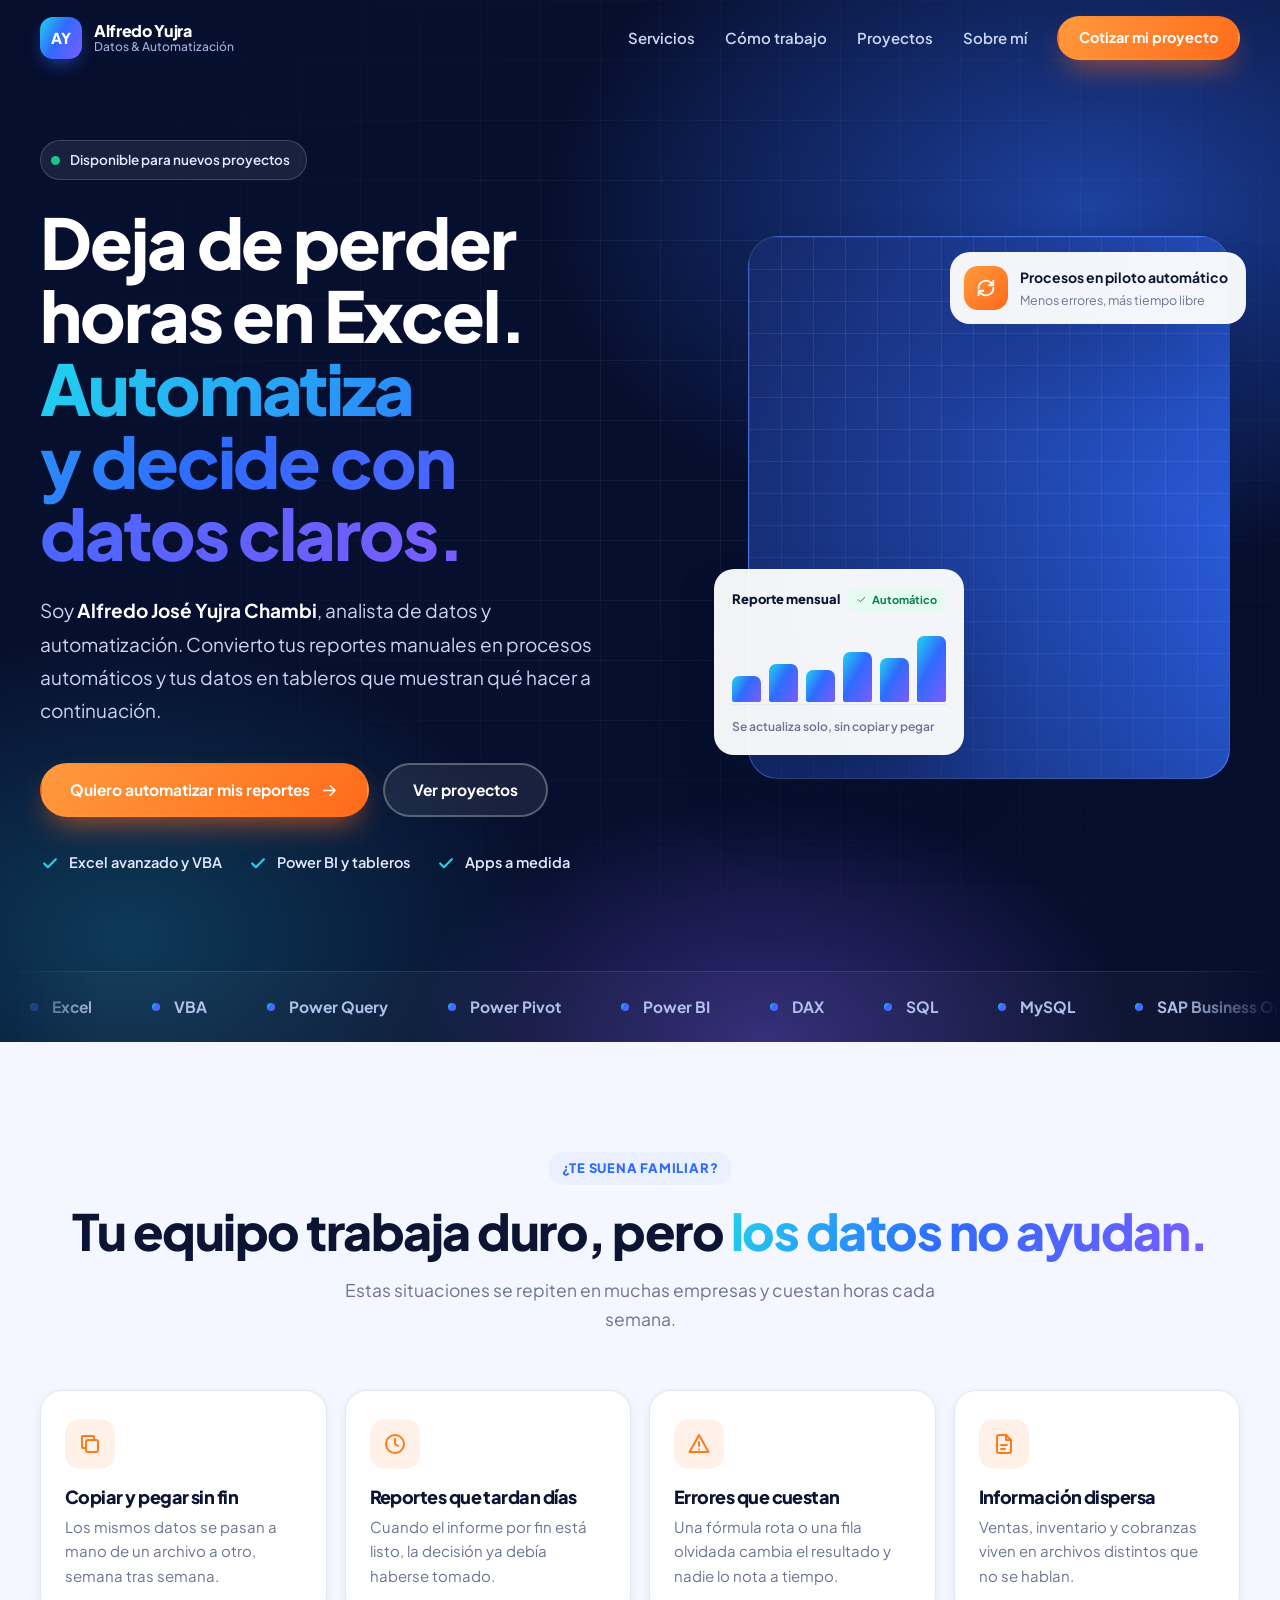
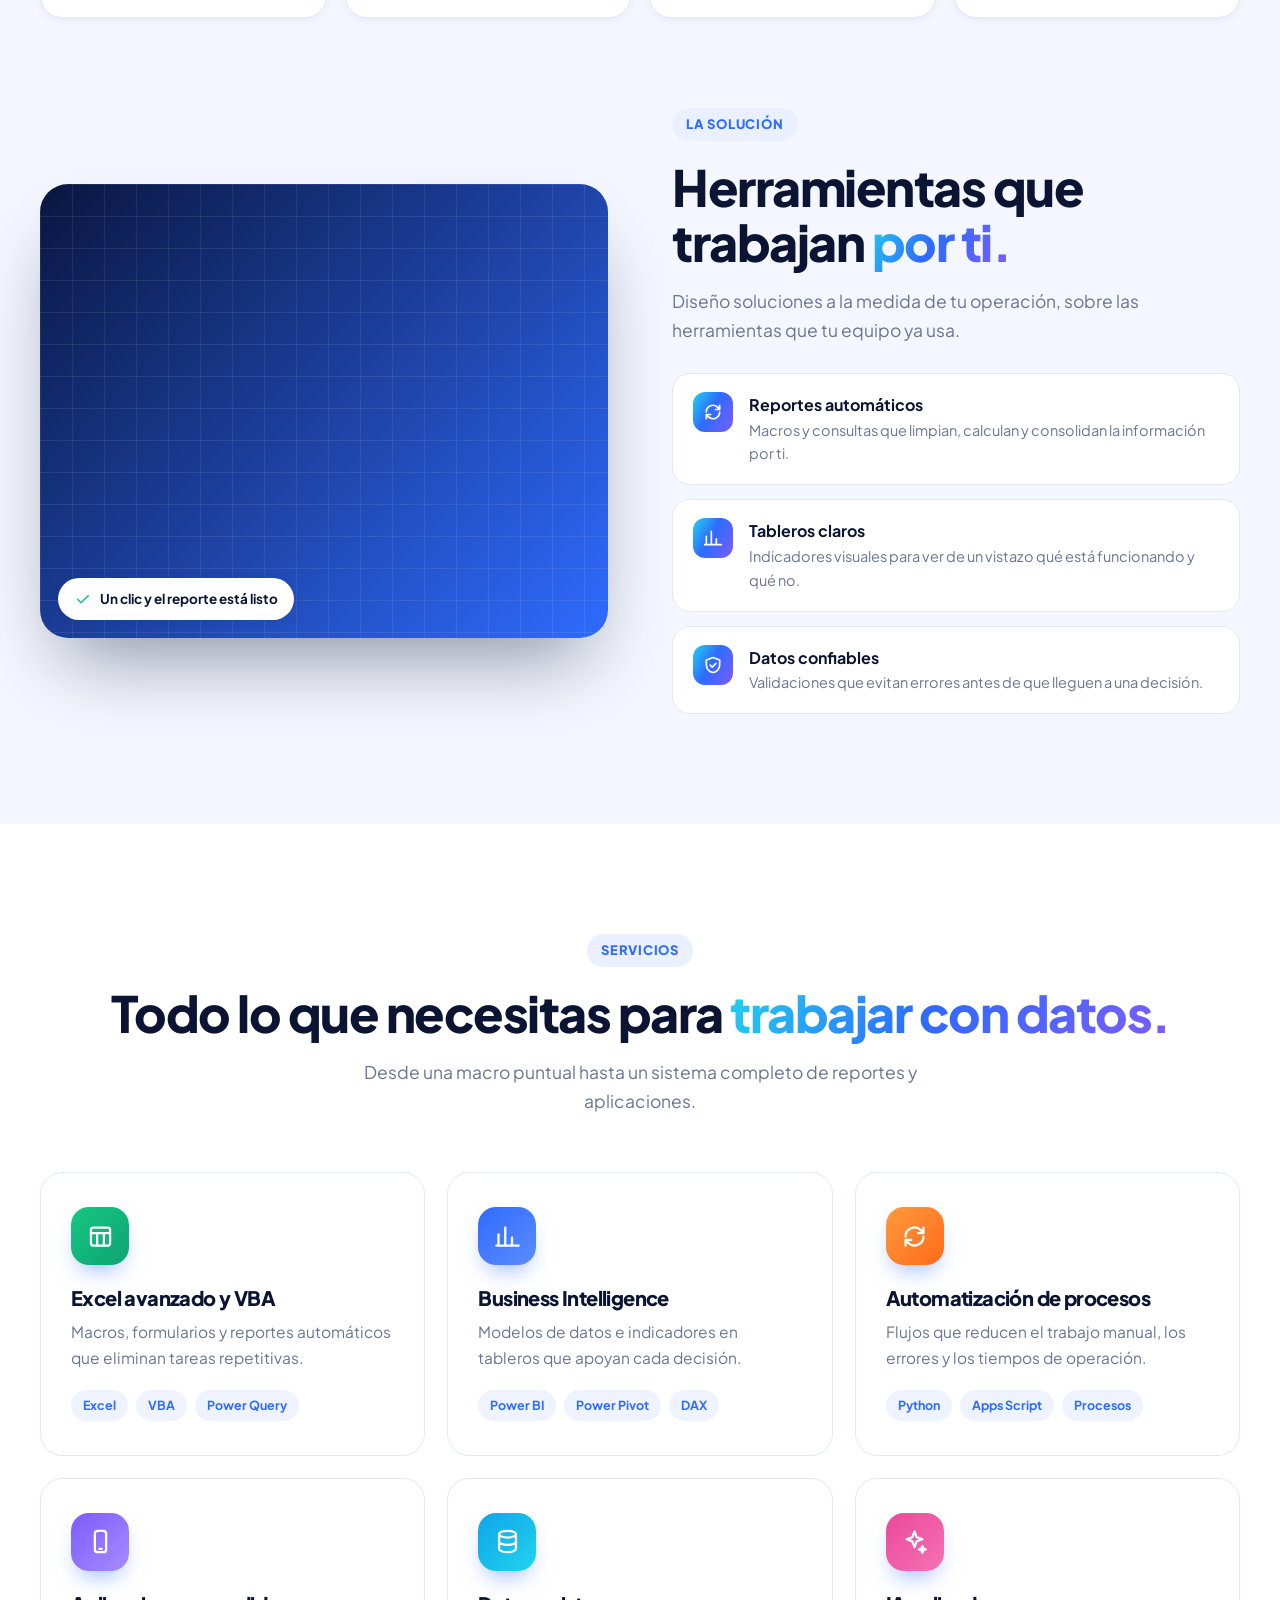
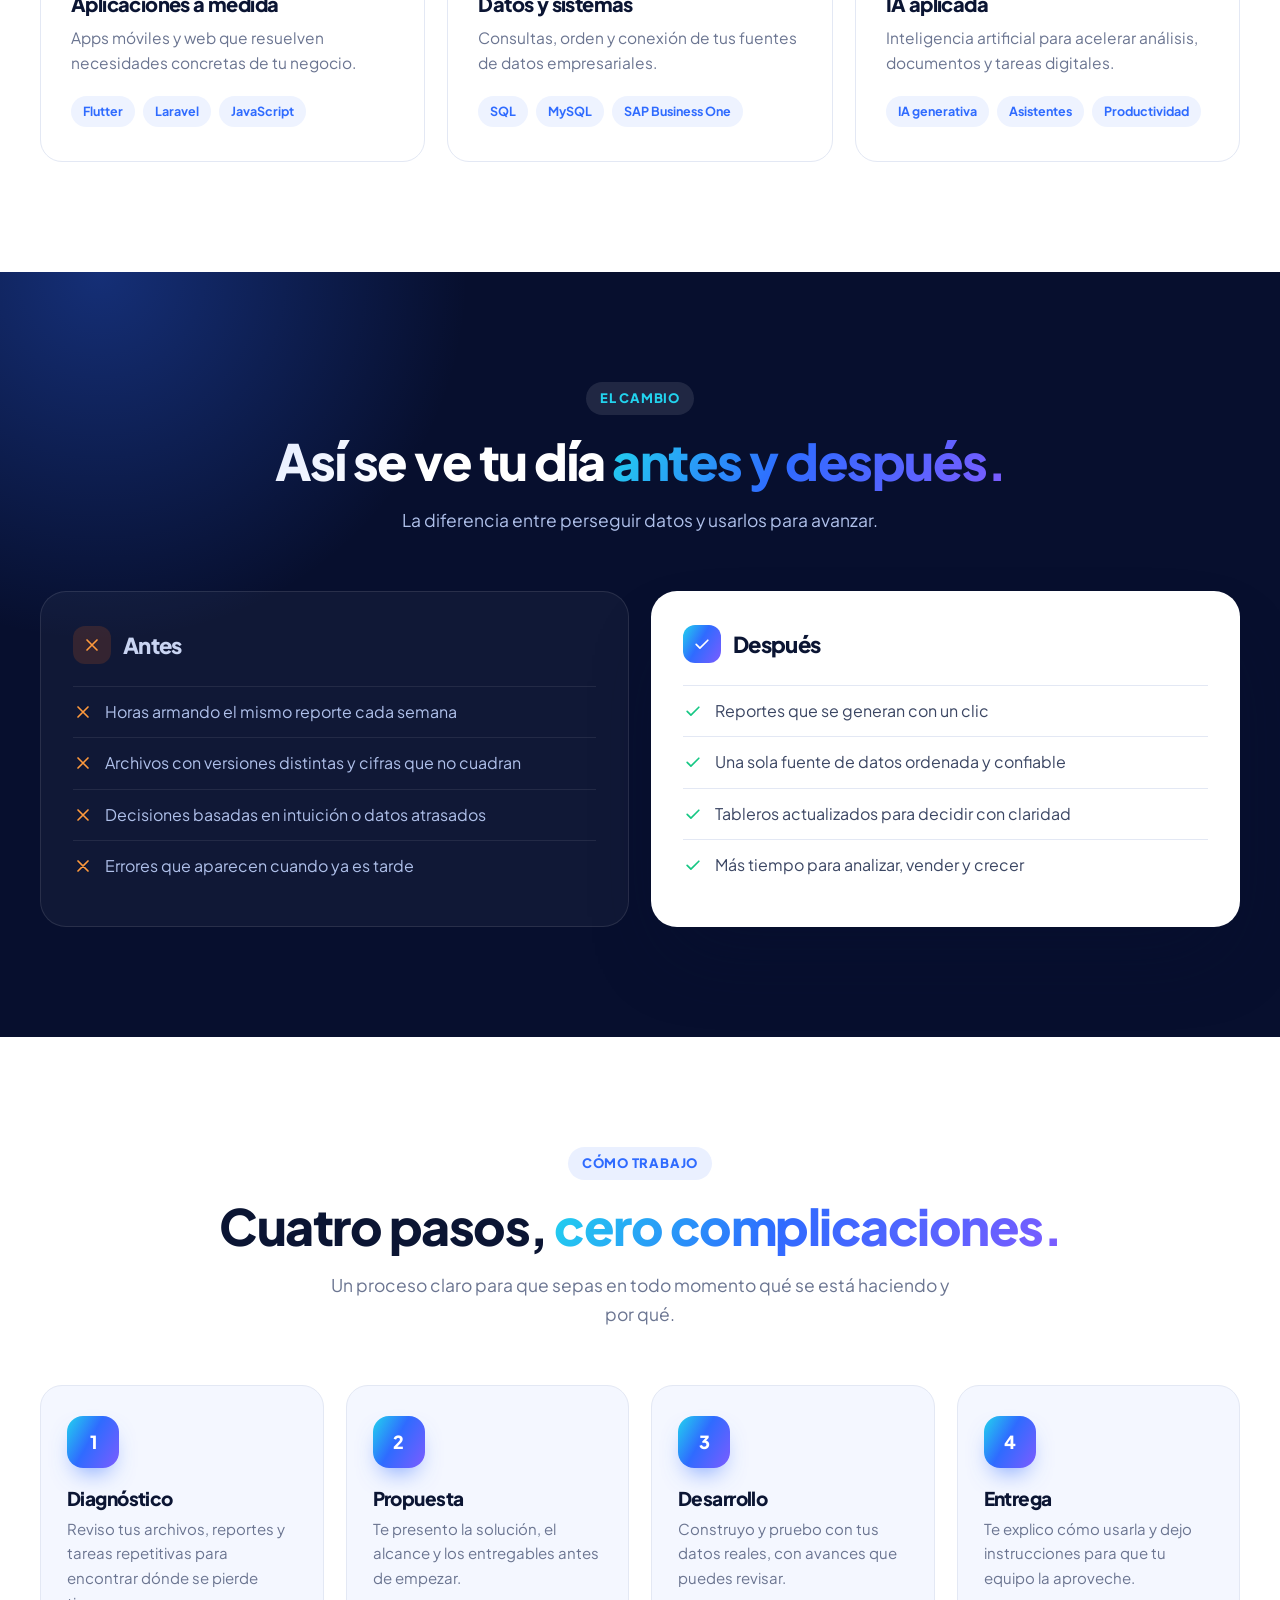
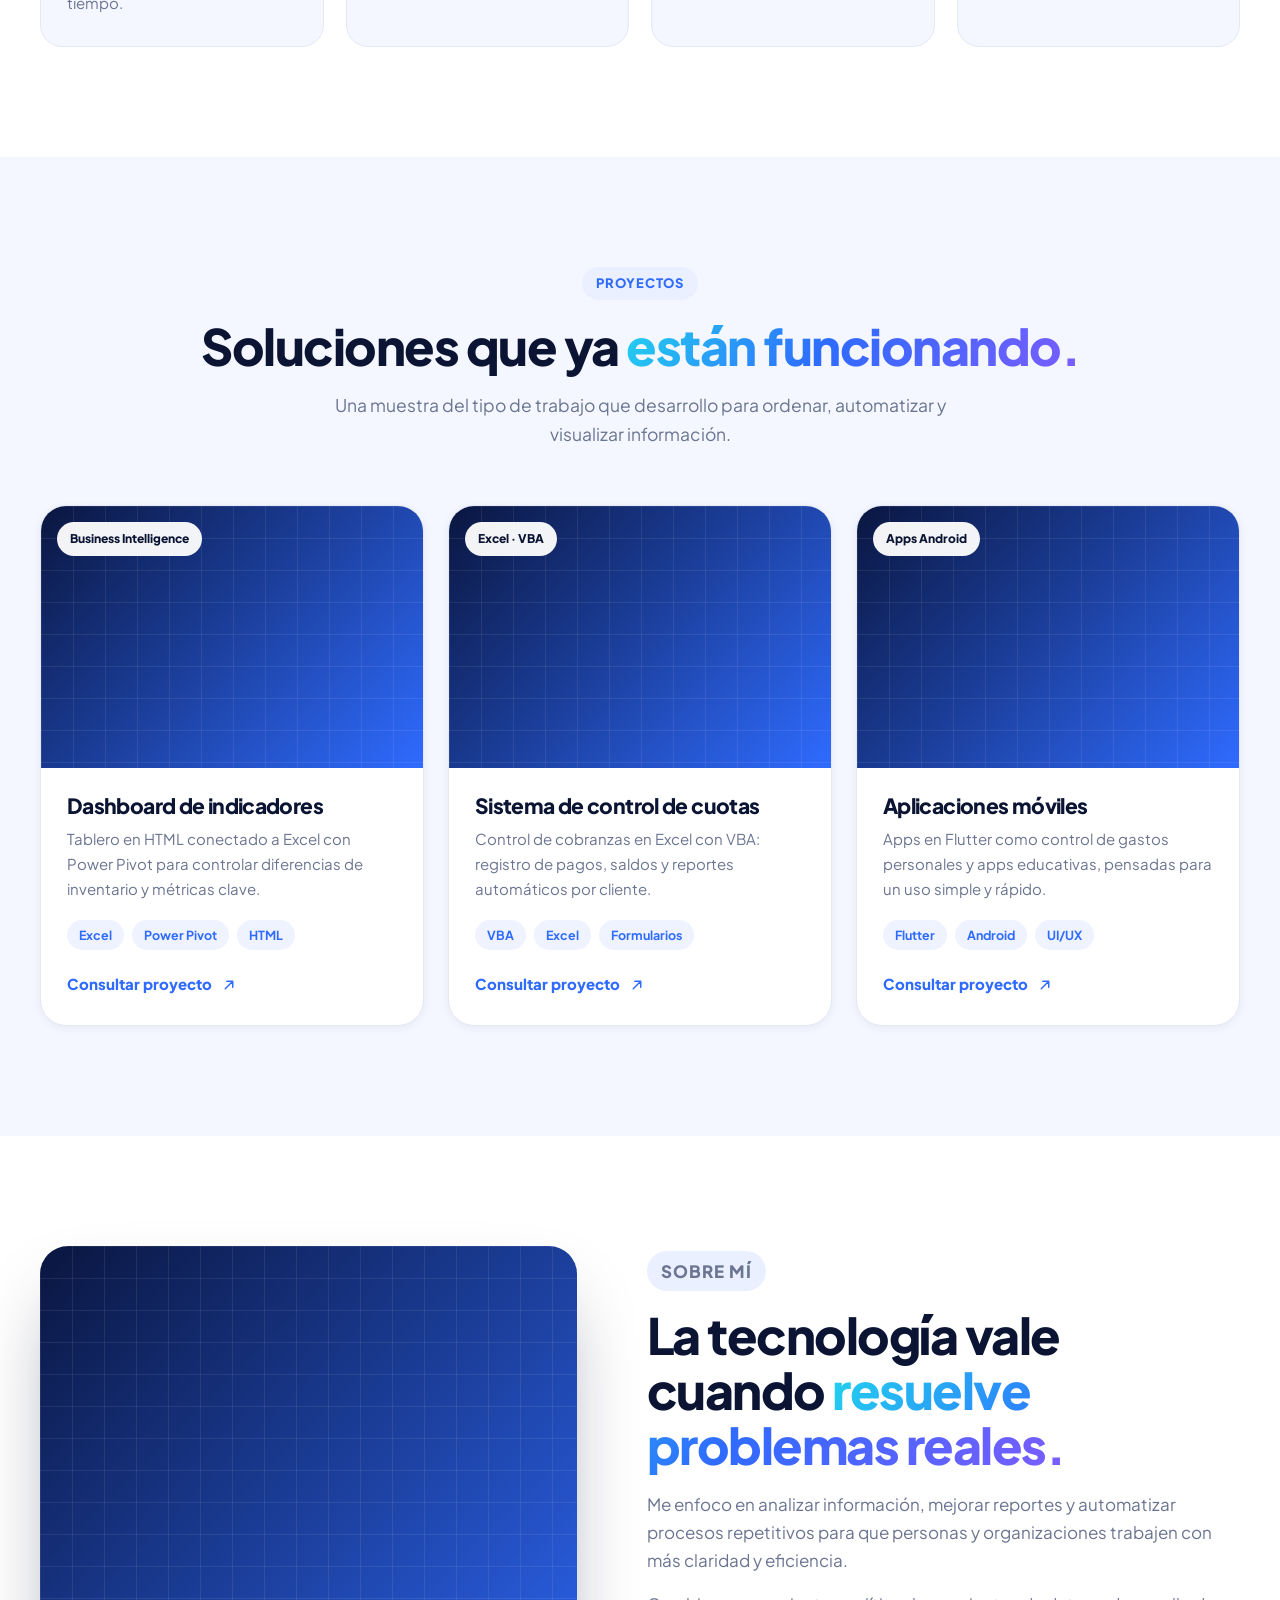
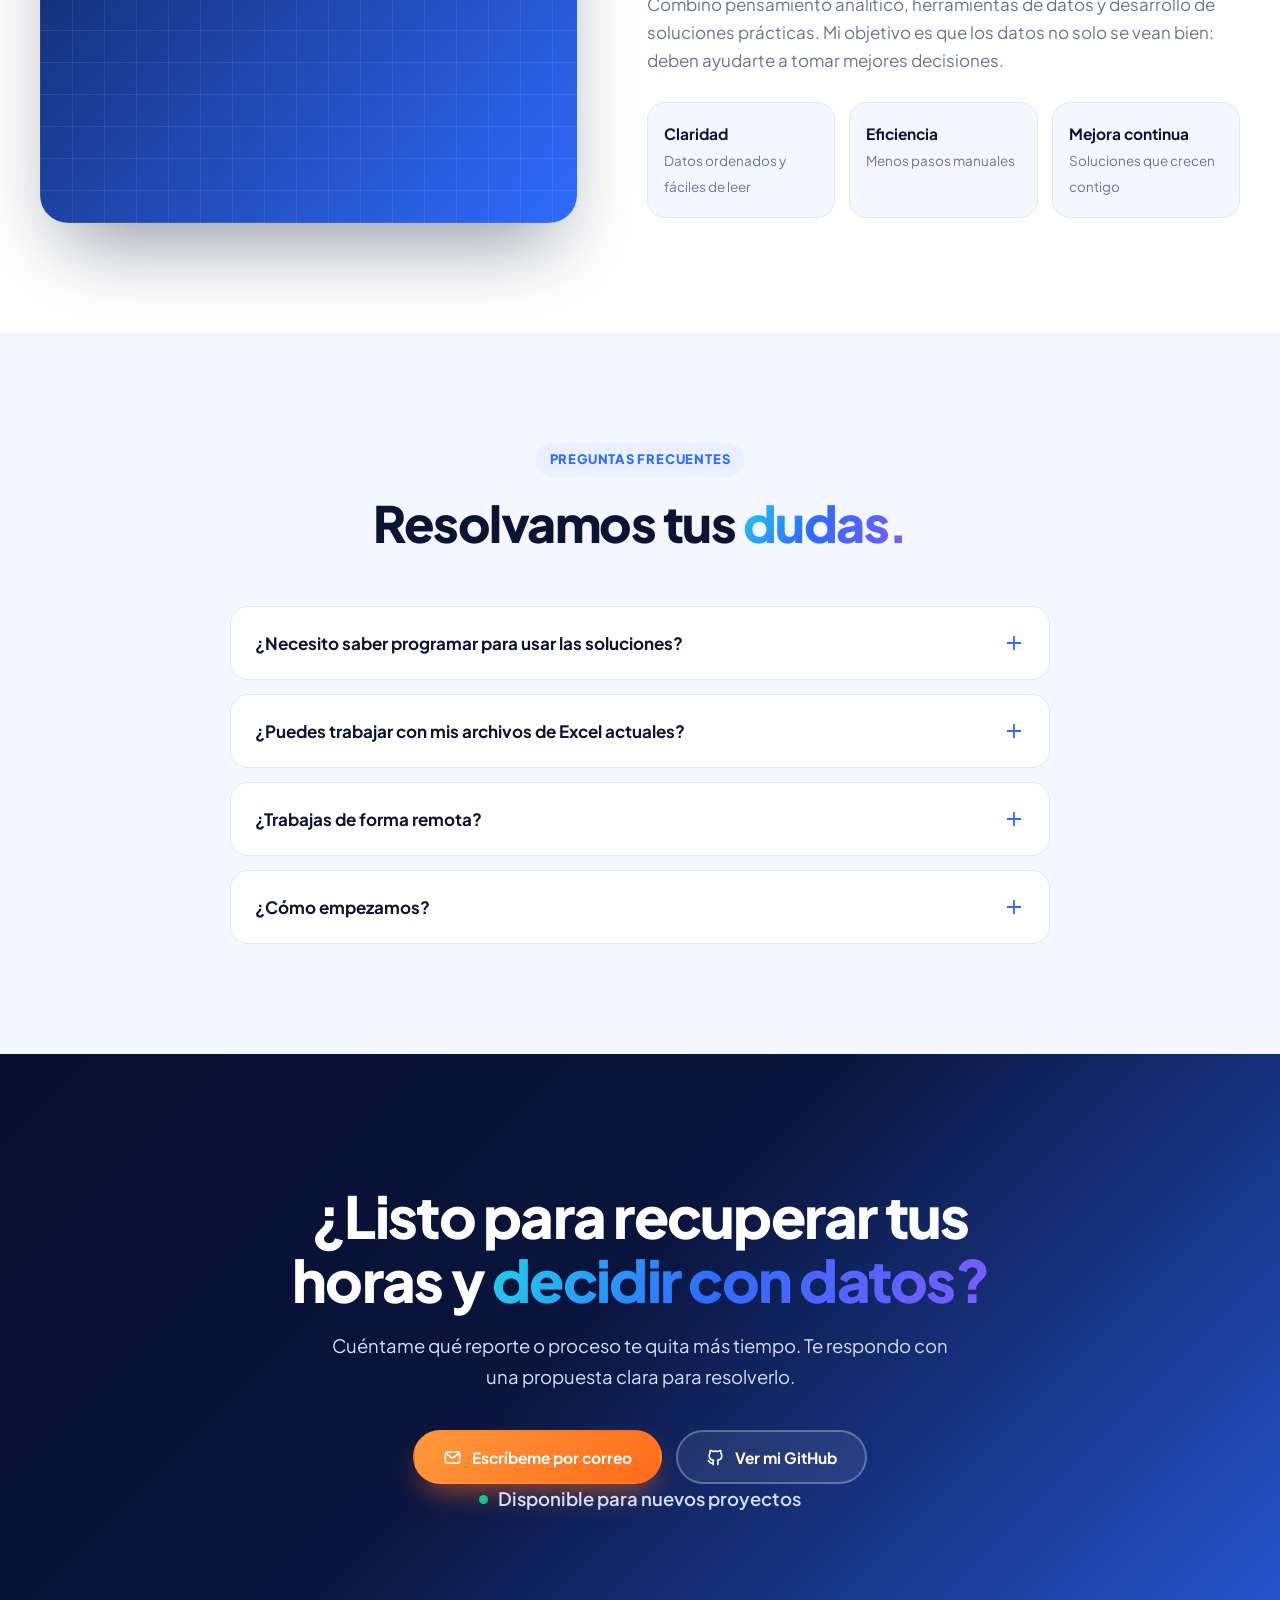
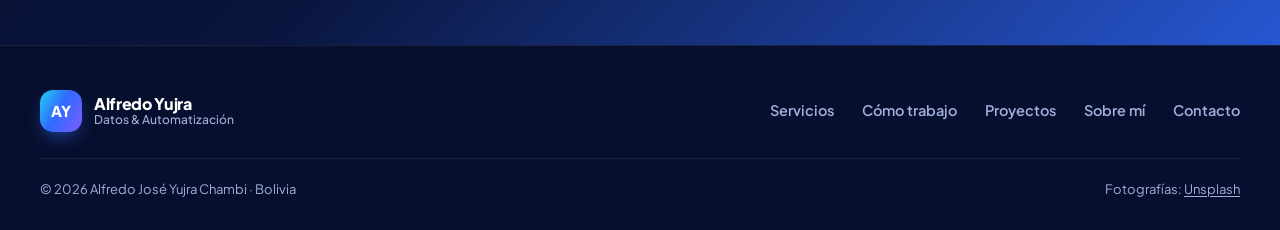
==== commit 6bf77a96: "Add files via upload" ====
--- a/index.html
+++ b/index.html
@@ -1,279 +1,642 @@
 <!DOCTYPE html>
 <html lang="es">
 <head>
-  <meta charset="UTF-8">
-  <meta name="viewport" content="width=device-width, initial-scale=1.0">
-  <meta name="description" content="Portafolio profesional de Alfredo José Yujra Chambi: análisis de datos, Business Intelligence y automatización de procesos con Excel, VBA y herramientas digitales.">
-  <meta name="theme-color" content="#0B1B3F">
-  <meta name="color-scheme" content="light">
-  <title>Alfredo Yujra | Análisis de Datos y Automatización</title>
-  <meta property="og:type" content="website">
-  <meta property="og:title" content="Alfredo Yujra | Análisis de Datos y Automatización">
-  <meta property="og:description" content="Convierto datos en decisiones y automatizo procesos para que tu equipo trabaje mejor.">
-  <meta property="og:image" content="https://images.unsplash.com/photo-1551288049-bebda4e38f71?auto=format&fit=crop&w=1200&q=80">
-  <link rel="preconnect" href="https://fonts.googleapis.com">
-  <link rel="preconnect" href="https://fonts.gstatic.com" crossorigin>
-  <link rel="preconnect" href="https://images.unsplash.com">
-  <link href="https://fonts.googleapis.com/css2?family=Plus+Jakarta+Sans:wght@400;500;600;700;800&family=Instrument+Serif:ital@0;1&display=swap" rel="stylesheet">
-  <link rel="stylesheet" href="style.css">
+<meta charset="UTF-8">
+<meta name="viewport" content="width=device-width, initial-scale=1.0">
+<title>Alfredo Yujra | Automatización con Excel, VBA y Business Intelligence</title>
+<meta name="description" content="Automatizo reportes en Excel y VBA, creo tableros de Business Intelligence y aplicaciones a medida para que tu equipo deje de perder horas en tareas manuales.">
+<meta name="theme-color" content="#0A1640">
+<meta property="og:type" content="website">
+<meta property="og:title" content="Alfredo Yujra | Automatización y análisis de datos">
+<meta property="og:description" content="Deja de perder horas en Excel. Automatiza tus reportes y decide con datos claros.">
+<meta property="og:image" content="https://images.unsplash.com/photo-1551288049-bebda4e38f71?auto=format&fit=crop&w=1200&q=80">
+<link rel="preconnect" href="https://fonts.googleapis.com">
+<link rel="preconnect" href="https://fonts.gstatic.com" crossorigin>
+<link rel="preconnect" href="https://images.unsplash.com">
+<link href="https://fonts.googleapis.com/css2?family=Plus+Jakarta+Sans:wght@400;500;600;700;800&display=swap" rel="stylesheet">
+
+<!-- Todo el estilo está dentro de este archivo: solo necesitas subir index.html -->
+<style>
+:root{
+  --night:#070F2E;
+  --navy:#0A1640;
+  --blue:#2F6BFF;
+  --blue-2:#5B8CFF;
+  --cyan:#22D3EE;
+  --violet:#7C5CFF;
+  --orange:#FF7A1A;
+  --orange-2:#FF9A3D;
+  --green:#16C784;
+  --ink:#0B1533;
+  --text:#3B4663;
+  --muted:#6B7591;
+  --line:#E3E8F4;
+  --bg:#FFFFFF;
+  --bg-soft:#F4F7FF;
+  --grad:linear-gradient(120deg,#22D3EE 0%,#2F6BFF 45%,#7C5CFF 100%);
+  --grad-cta:linear-gradient(135deg,#FF9A3D 0%,#FF6A1A 100%);
+  --shadow-sm:0 2px 10px rgba(11,21,51,.06);
+  --shadow:0 18px 40px -14px rgba(11,21,51,.22);
+  --shadow-lg:0 40px 80px -24px rgba(7,15,46,.45);
+  --r:22px;
+  --font:"Plus Jakarta Sans",system-ui,-apple-system,"Segoe UI",Roboto,Arial,sans-serif;
+  --ease:cubic-bezier(.2,.7,.2,1);
+}
+*,*::before,*::after{box-sizing:border-box}
+html{scroll-behavior:smooth;scroll-padding-top:80px;-webkit-text-size-adjust:100%}
+body{margin:0;background:var(--bg);color:var(--text);font-family:var(--font);font-size:16px;line-height:1.65;-webkit-font-smoothing:antialiased;overflow-x:hidden}
+img{display:block;max-width:100%;height:auto}
+a{color:inherit;text-decoration:none}
+h1,h2,h3,h4,p,figure,ul,ol{margin:0}
+ul,ol{padding:0;list-style:none}
+button{font:inherit}
+.i{width:1em;height:1em;flex:none;fill:none;stroke:currentColor;stroke-width:2;stroke-linecap:round;stroke-linejoin:round;display:inline-block;vertical-align:middle}
+::selection{background:#CFE0FF;color:var(--navy)}
+a:focus-visible,button:focus-visible,summary:focus-visible{outline:3px solid var(--cyan);outline-offset:3px;border-radius:10px}
+.wrap{width:100%;max-width:1240px;margin:0 auto;padding-left:max(20px,env(safe-area-inset-left));padding-right:max(20px,env(safe-area-inset-right))}
+h1,h2,h3,h4{color:var(--ink);font-weight:800;letter-spacing:-.03em;line-height:1.1;text-wrap:balance}
+.grad-text{background:var(--grad);-webkit-background-clip:text;background-clip:text;color:transparent}
+
+/* ---------- Botones ---------- */
+.btn{display:inline-flex;align-items:center;justify-content:center;gap:10px;min-height:54px;padding:0 28px;border-radius:999px;font-weight:700;font-size:15.5px;border:2px solid transparent;cursor:pointer;transition:transform .25s var(--ease),box-shadow .25s,background .2s,border-color .2s;white-space:nowrap}
+.btn .i{font-size:19px;transition:transform .25s var(--ease)}
+.btn:hover{transform:translateY(-2px)}
+.btn:hover .i{transform:translateX(3px)}
+.btn-cta{background:var(--grad-cta);color:#fff;box-shadow:0 14px 30px -10px rgba(255,106,26,.7)}
+.btn-cta:hover{box-shadow:0 20px 40px -12px rgba(255,106,26,.8)}
+.btn-glass{color:#fff;border-color:rgba(255,255,255,.28);background:rgba(255,255,255,.08);backdrop-filter:blur(8px)}
+.btn-glass:hover{border-color:#fff;background:rgba(255,255,255,.14)}
+.btn-blue{background:var(--blue);color:#fff;box-shadow:0 14px 30px -12px rgba(47,107,255,.75)}
+.btn-blue:hover{background:#1F55E6}
+
+/* ---------- Header ---------- */
+.header{position:fixed;inset:0 0 auto;z-index:60;transition:background .3s,box-shadow .3s,backdrop-filter .3s}
+.header.solid{background:rgba(7,15,46,.86);backdrop-filter:blur(16px);-webkit-backdrop-filter:blur(16px);box-shadow:0 10px 30px -15px rgba(0,0,0,.5)}
+.nav{height:76px;display:flex;align-items:center;justify-content:space-between;gap:20px}
+.brand{display:inline-flex;align-items:center;gap:12px;color:#fff}
+.brand-mark{display:grid;place-items:center;width:42px;height:42px;border-radius:13px;background:var(--grad);font-weight:800;font-size:15px;color:#fff;box-shadow:0 8px 20px -8px rgba(47,107,255,.9)}
+.brand-name{display:flex;flex-direction:column;line-height:1.15;font-weight:800;font-size:16px;letter-spacing:-.02em}
+.brand-name small{font-weight:500;font-size:12px;color:#9FB0D9;letter-spacing:0}
+.menu{display:flex;align-items:center;gap:30px;font-size:15px;font-weight:600;color:#C9D4F2}
+.menu a{transition:color .2s}
+.menu a:hover{color:#fff}
+.menu .btn{min-height:44px;padding:0 20px;font-size:14.5px;color:#fff}
+.burger{display:none;width:46px;height:46px;border-radius:14px;border:1px solid rgba(255,255,255,.2);background:rgba(255,255,255,.06);position:relative;cursor:pointer}
+.burger span{position:absolute;left:13px;right:13px;height:2px;border-radius:2px;background:#fff;transition:transform .3s var(--ease),top .3s var(--ease)}
+.burger span:first-child{top:18px}
+.burger span:last-child{top:26px}
+.burger[aria-expanded="true"] span:first-child{top:22px;transform:rotate(45deg)}
+.burger[aria-expanded="true"] span:last-child{top:22px;transform:rotate(-45deg)}
+
+/* ---------- Hero ---------- */
+.hero{position:relative;background:radial-gradient(900px 600px at 85% 20%,rgba(47,107,255,.55),transparent 60%),radial-gradient(700px 500px at 10% 90%,rgba(34,211,238,.22),transparent 60%),radial-gradient(600px 400px at 60% 100%,rgba(124,92,255,.35),transparent 60%),var(--night);color:#C9D4F2;overflow:hidden;padding-top:76px}
+.hero::before{content:"";position:absolute;inset:0;background-image:linear-gradient(rgba(255,255,255,.05) 1px,transparent 1px),linear-gradient(90deg,rgba(255,255,255,.05) 1px,transparent 1px);background-size:60px 60px;-webkit-mask-image:radial-gradient(ellipse at 60% 40%,#000 15%,transparent 70%);mask-image:radial-gradient(ellipse at 60% 40%,#000 15%,transparent 70%);pointer-events:none}
+.hero-grid{position:relative;display:grid;grid-template-columns:minmax(0,1.08fr) minmax(0,.92fr);gap:56px;align-items:center;padding-top:64px;padding-bottom:96px}
+.pill{display:inline-flex;align-items:center;gap:10px;padding:8px 16px 8px 10px;border-radius:999px;background:rgba(255,255,255,.08);border:1px solid rgba(255,255,255,.16);font-size:13.5px;font-weight:600;color:#E3EAFF;margin-bottom:26px}
+.dot{position:relative;width:9px;height:9px;border-radius:50%;background:var(--green);display:inline-block;flex:none}
+.dot::after{content:"";position:absolute;inset:-5px;border-radius:50%;border:2px solid var(--green);opacity:0;animation:ping 2s infinite}
+@keyframes ping{0%{transform:scale(.5);opacity:.9}100%{transform:scale(1.7);opacity:0}}
+.hero h1{color:#fff;font-size:clamp(38px,5.6vw,70px);line-height:1.04;margin-bottom:24px}
+.hero-lead{font-size:clamp(16.5px,1.5vw,19px);line-height:1.75;max-width:580px;color:#C9D4F2}
+.hero-lead strong{color:#fff}
+.hero-ctas{display:flex;flex-wrap:wrap;gap:14px;margin-top:36px}
+.hero-checks{display:flex;flex-wrap:wrap;gap:12px 26px;margin-top:34px;font-size:14.5px;font-weight:600;color:#E3EAFF}
+.hero-checks li{display:flex;align-items:center;gap:9px}
+.hero-checks .i{color:var(--cyan);font-size:20px;stroke-width:2.6}
+
+.hero-visual{position:relative;padding:24px 10px 24px 34px}
+.hero-photo{position:relative;border-radius:30px;overflow:hidden;aspect-ratio:4/4.5;background:linear-gradient(135deg,#13245F,var(--blue));box-shadow:var(--shadow-lg);border:1px solid rgba(255,255,255,.14)}
+.hero-photo img{width:100%;height:100%;object-fit:cover}
+.hero-photo::after{content:"";position:absolute;inset:0;background:linear-gradient(200deg,rgba(47,107,255,.15),transparent 40%,rgba(7,15,46,.55))}
+.glass{position:absolute;z-index:2;background:rgba(255,255,255,.95);color:var(--ink);border-radius:20px;box-shadow:var(--shadow-lg);animation:float 6s ease-in-out infinite}
+@keyframes float{0%,100%{transform:translateY(0)}50%{transform:translateY(-10px)}}
+.g-report{left:0;bottom:48px;width:250px;padding:18px}
+.g-report .top{display:flex;justify-content:space-between;align-items:center;font-size:13px;font-weight:800}
+.badge-ok{display:inline-flex;align-items:center;gap:5px;font-size:11px;font-weight:700;color:#05814F;background:#E6FAF2;padding:4px 9px;border-radius:999px}
+.bars{display:flex;align-items:flex-end;gap:8px;height:76px;margin:16px 0 12px;padding-bottom:2px;border-bottom:1px solid var(--line)}
+.bars i{flex:1;border-radius:7px 7px 2px 2px;background:var(--grad)}
+.g-report .foot{font-size:12px;font-weight:600;color:var(--muted)}
+.g-auto{top:40px;right:-6px;display:flex;align-items:center;gap:12px;padding:14px 18px 14px 14px;animation-delay:-3s}
+.g-auto .ic{display:grid;place-items:center;width:44px;height:44px;border-radius:14px;background:var(--grad-cta);color:#fff;font-size:22px}
+.g-auto strong{display:block;font-size:14px}
+.g-auto small{display:block;font-size:12.5px;color:var(--muted)}
+
+.tools{position:relative;border-top:1px solid rgba(255,255,255,.1);background:rgba(255,255,255,.03);overflow:hidden;-webkit-mask-image:linear-gradient(90deg,transparent,#000 8%,#000 92%,transparent);mask-image:linear-gradient(90deg,transparent,#000 8%,#000 92%,transparent)}
+.tools-track{display:flex;width:max-content;animation:marquee 40s linear infinite}
+.tools-track span{display:flex;align-items:center;gap:14px;padding:22px 30px;font-weight:700;font-size:15.5px;color:#AFC0EA;white-space:nowrap}
+.tools-track span::before{content:"";width:8px;height:8px;border-radius:50%;background:var(--grad)}
+@keyframes marquee{to{transform:translateX(-50%)}}
+
+/* ---------- Secciones ---------- */
+.sec{padding:110px 0}
+.eyebrow{display:inline-flex;align-items:center;gap:8px;padding:6px 14px;border-radius:999px;background:#EAF0FF;color:var(--blue);font-size:13px;font-weight:800;letter-spacing:.06em;text-transform:uppercase;margin-bottom:18px}
+.sec h2{font-size:clamp(30px,4vw,50px);margin-bottom:18px}
+.sec-lead{font-size:17.5px;color:var(--muted);max-width:640px}
+.center{text-align:center}
+.center .sec-lead{margin-left:auto;margin-right:auto}
+.head{margin-bottom:56px}
+
+/* Dolor */
+.pain{background:var(--bg-soft)}
+.pain-grid{display:grid;grid-template-columns:repeat(4,minmax(0,1fr));gap:18px}
+.pain-card{background:#fff;border:1px solid var(--line);border-radius:var(--r);padding:28px 24px;box-shadow:var(--shadow-sm);transition:transform .3s var(--ease),box-shadow .3s}
+.pain-card:hover{transform:translateY(-5px);box-shadow:var(--shadow)}
+.pain-card .ic{display:grid;place-items:center;width:50px;height:50px;border-radius:15px;background:#FFF1E7;color:var(--orange);font-size:24px;margin-bottom:18px}
+.pain-card h3{font-size:18px;margin-bottom:8px}
+.pain-card p{font-size:15px;color:var(--muted)}
+
+.solution{display:grid;grid-template-columns:minmax(0,1fr) minmax(0,1fr);gap:64px;align-items:center;margin-top:90px}
+.sol-photo{position:relative;border-radius:28px;overflow:hidden;aspect-ratio:5/4;background:linear-gradient(135deg,var(--navy),var(--blue));box-shadow:var(--shadow-lg)}
+.sol-photo img{width:100%;height:100%;object-fit:cover}
+.sol-tag{position:absolute;left:18px;bottom:18px;display:inline-flex;align-items:center;gap:8px;padding:10px 16px;border-radius:999px;background:#fff;font-size:13.5px;font-weight:700;color:var(--ink);box-shadow:var(--shadow-sm)}
+.sol-tag .i{color:var(--green);font-size:18px}
+.benefits{display:grid;gap:14px;margin-top:28px}
+.benefits li{display:flex;gap:16px;align-items:flex-start;padding:18px 20px;border-radius:18px;background:#fff;border:1px solid var(--line)}
+.benefits .ic{display:grid;place-items:center;width:40px;height:40px;border-radius:12px;background:var(--grad);color:#fff;font-size:20px;flex:none}
+.benefits strong{display:block;color:var(--ink);font-size:16px}
+.benefits span{display:block;color:var(--muted);font-size:14.5px}
+
+/* Servicios */
+.svc-grid{display:grid;grid-template-columns:repeat(3,minmax(0,1fr));gap:22px}
+.svc{position:relative;padding:34px 30px;border-radius:var(--r);background:#fff;border:1px solid var(--line);overflow:hidden;transition:transform .35s var(--ease),box-shadow .35s,border-color .35s}
+.svc::after{content:"";position:absolute;inset:auto -40% -60% auto;width:240px;height:240px;border-radius:50%;background:radial-gradient(circle,rgba(47,107,255,.14),transparent 70%);opacity:0;transition:opacity .4s}
+.svc:hover{transform:translateY(-6px);box-shadow:var(--shadow);border-color:#C9D7FF}
+.svc:hover::after{opacity:1}
+.svc .ic{display:grid;place-items:center;width:58px;height:58px;border-radius:18px;color:#fff;font-size:27px;margin-bottom:22px;box-shadow:0 12px 24px -10px rgba(47,107,255,.6)}
+.c1{background:linear-gradient(135deg,#16C784,#0EA371)}
+.c2{background:linear-gradient(135deg,#2F6BFF,#5B8CFF)}
+.c3{background:linear-gradient(135deg,#FF9A3D,#FF6A1A)}
+.c4{background:linear-gradient(135deg,#7C5CFF,#A68BFF)}
+.c5{background:linear-gradient(135deg,#0EA5E9,#22D3EE)}
+.c6{background:linear-gradient(135deg,#EC4899,#F472B6)}
+.svc h3{font-size:20px;margin-bottom:10px}
+.svc p{color:var(--muted);font-size:15.5px}
+.tags{display:flex;flex-wrap:wrap;gap:8px;margin-top:20px}
+.tags span{font-size:12.5px;font-weight:700;color:var(--blue);background:#EEF3FF;padding:5px 12px;border-radius:999px}
+
+/* Antes / después */
+.compare{background:var(--night);color:#C9D4F2;position:relative;overflow:hidden}
+.compare::before{content:"";position:absolute;width:800px;height:800px;left:-300px;top:-400px;border-radius:50%;background:radial-gradient(circle,rgba(47,107,255,.35),transparent 65%)}
+.compare h2{color:#fff}
+.compare .sec-lead{color:#AFC0EA}
+.compare .eyebrow{background:rgba(255,255,255,.1);color:var(--cyan)}
+.cmp-grid{position:relative;display:grid;grid-template-columns:repeat(2,minmax(0,1fr));gap:22px}
+.cmp{border-radius:26px;padding:34px 32px}
+.cmp h3{display:flex;align-items:center;gap:12px;font-size:22px;margin-bottom:22px}
+.cmp h3 .ic{display:grid;place-items:center;width:38px;height:38px;border-radius:12px;font-size:20px}
+.cmp li{display:flex;gap:12px;align-items:flex-start;padding:12px 0;font-size:16px;border-top:1px solid}
+.cmp li .i{font-size:20px;margin-top:3px}
+.before{background:rgba(255,255,255,.04);border:1px solid rgba(255,255,255,.1)}
+.before h3{color:#C9D4F2}
+.before h3 .ic{background:rgba(255,106,26,.15);color:var(--orange-2)}
+.before li{border-color:rgba(255,255,255,.08);color:#AFC0EA}
+.before li .i{color:var(--orange-2)}
+.after{background:#fff;box-shadow:var(--shadow-lg)}
+.after h3{color:var(--ink)}
+.after h3 .ic{background:var(--grad);color:#fff}
+.after li{border-color:var(--line);color:var(--text)}
+.after li .i{color:var(--green)}
+
+/* Proceso */
+.steps{display:grid;grid-template-columns:repeat(4,minmax(0,1fr));gap:22px;counter-reset:s}
+.step{position:relative;padding:30px 26px;border-radius:var(--r);background:var(--bg-soft);border:1px solid var(--line)}
+.step-n{display:grid;place-items:center;width:52px;height:52px;border-radius:16px;background:var(--grad);color:#fff;font-weight:800;font-size:18px;margin-bottom:20px;box-shadow:0 12px 24px -10px rgba(47,107,255,.7)}
+.step h3{font-size:19px;margin-bottom:8px}
+.step p{font-size:15px;color:var(--muted)}
+
+/* Proyectos */
+.projects{background:var(--bg-soft)}
+.proj-grid{display:grid;grid-template-columns:repeat(3,minmax(0,1fr));gap:24px}
+.proj{display:flex;flex-direction:column;background:#fff;border-radius:26px;overflow:hidden;border:1px solid var(--line);box-shadow:var(--shadow-sm);transition:transform .35s var(--ease),box-shadow .35s}
+.proj:hover{transform:translateY(-8px);box-shadow:var(--shadow-lg)}
+.proj-media{position:relative;aspect-ratio:16/11;overflow:hidden;background:linear-gradient(135deg,var(--navy),var(--blue))}
+.proj-media img{width:100%;height:100%;object-fit:cover;transition:transform .9s var(--ease)}
+.proj:hover .proj-media img{transform:scale(1.06)}
+.proj-media .lbl{position:absolute;left:16px;top:16px;padding:7px 13px;border-radius:999px;background:rgba(255,255,255,.95);font-size:12px;font-weight:800;color:var(--ink)}
+.proj-body{display:flex;flex-direction:column;flex:1;padding:26px 26px 28px}
+.proj-body h3{font-size:21px;margin-bottom:10px}
+.proj-body p{font-size:15px;color:var(--muted)}
+.proj-body .tags{margin-top:18px}
+.more{display:inline-flex;align-items:center;gap:8px;margin-top:auto;padding-top:22px;font-weight:800;font-size:15px;color:var(--blue)}
+.more .i{font-size:18px;transition:transform .25s var(--ease)}
+.more:hover .i{transform:translate(3px,-3px)}
+
+/* Sobre mí */
+.about-grid{display:grid;grid-template-columns:minmax(0,.95fr) minmax(0,1.05fr);gap:70px;align-items:center}
+.about-photo{position:relative;border-radius:28px;overflow:hidden;aspect-ratio:4/4.3;background:linear-gradient(135deg,var(--navy),var(--blue));box-shadow:var(--shadow-lg)}
+.about-photo img{width:100%;height:100%;object-fit:cover}
+.about-copy p{font-size:17px;color:var(--muted);margin-bottom:16px}
+.values{display:grid;grid-template-columns:repeat(3,minmax(0,1fr));gap:14px;margin-top:28px}
+.values div{padding:18px 16px;border-radius:18px;background:var(--bg-soft);border:1px solid var(--line)}
+.values strong{display:block;color:var(--ink);font-size:15.5px}
+.values span{font-size:13.5px;color:var(--muted)}
+
+/* FAQ */
+.faq{background:var(--bg-soft)}
+.faq-list{max-width:820px;margin:0 auto;display:grid;gap:14px}
+.faq details{background:#fff;border:1px solid var(--line);border-radius:18px;padding:0 24px;transition:box-shadow .3s}
+.faq details[open]{box-shadow:var(--shadow)}
+.faq summary{list-style:none;cursor:pointer;display:flex;justify-content:space-between;align-items:center;gap:16px;padding:22px 0;font-weight:700;font-size:17px;color:var(--ink)}
+.faq summary::-webkit-details-marker{display:none}
+.faq summary .i{font-size:22px;color:var(--blue);transition:transform .3s var(--ease)}
+.faq details[open] summary .i{transform:rotate(45deg)}
+.faq details p{padding:0 0 22px;color:var(--muted);font-size:15.5px}
+
+/* CTA final */
+.final{position:relative;padding:130px 0;color:#fff;text-align:center;overflow:hidden;background:var(--night)}
+.final-bg{position:absolute;inset:0}
+.final-bg img{width:100%;height:100%;object-fit:cover;opacity:.4}
+.final-bg::after{content:"";position:absolute;inset:0;background:linear-gradient(135deg,rgba(7,15,46,.94) 0%,rgba(10,22,64,.82) 45%,rgba(47,107,255,.78) 100%)}
+.final .wrap{position:relative;max-width:900px}
+.final h2{color:#fff;font-size:clamp(32px,4.8vw,58px);margin-bottom:20px}
+.final p{font-size:18.5px;color:#D5DEFA;max-width:620px;margin:0 auto}
+.final-ctas{display:flex;flex-wrap:wrap;justify-content:center;gap:14px;margin-top:38px}
+.final-note{display:inline-flex;align-items:center;gap:10px;margin-top:30px;font-size:14.5px;font-weight:600;color:#D5DEFA}
+
+/* Footer */
+.footer{background:var(--night);color:#9FB0D9;padding:44px 0 30px;border-top:1px solid rgba(255,255,255,.08)}
+.foot-row{display:flex;flex-wrap:wrap;align-items:center;justify-content:space-between;gap:24px}
+.foot-links{display:flex;flex-wrap:wrap;gap:12px 28px;font-size:14.5px;font-weight:600}
+.foot-links a:hover{color:#fff}
+.copy{margin-top:26px;padding-top:20px;border-top:1px solid rgba(255,255,255,.08);display:flex;flex-wrap:wrap;justify-content:space-between;gap:10px;font-size:13px}
+.copy a{text-decoration:underline;text-underline-offset:2px}
+
+/* Respaldo de imágenes: si una foto no carga, no se muestra el texto alternativo
+   y queda un fondo con cuadrícula en lugar de un recuadro roto */
+.hero-photo img,.sol-photo img,.proj-media img,.about-photo img,.final-bg img{position:relative;z-index:1;color:transparent;font-size:0}
+.hero-photo::before,.sol-photo::before,.proj-media::before,.about-photo::before{content:"";position:absolute;inset:0;background-image:linear-gradient(rgba(255,255,255,.08) 1px,transparent 1px),linear-gradient(90deg,rgba(255,255,255,.08) 1px,transparent 1px);background-size:32px 32px}
+.hero-photo::after,.sol-tag,.proj-media .lbl{z-index:2}
+
+/* Botón flotante móvil */
+.fab{position:fixed;z-index:55;right:max(16px,env(safe-area-inset-right));bottom:max(16px,env(safe-area-inset-bottom));display:none;align-items:center;gap:8px;padding:14px 20px;border-radius:999px;background:var(--grad-cta);color:#fff;font-weight:800;font-size:15px;box-shadow:0 14px 30px -8px rgba(255,106,26,.75);opacity:0;transform:translateY(20px);transition:opacity .3s,transform .3s}
+.fab.show{opacity:1;transform:none}
+.fab .i{font-size:19px}
+
+/* Animación de entrada (el contenido se ve aunque falle el JS) */
+.js .rv{opacity:0;transform:translateY(28px);transition:opacity .8s var(--ease),transform .8s var(--ease)}
+.js .rv.on{opacity:1;transform:none}
+
+/* ---------- Responsive ---------- */
+@media (max-width:1080px){
+  .hero-grid{grid-template-columns:minmax(0,1fr);gap:50px;padding-top:48px}
+  .hero-visual{max-width:640px;width:100%;margin:0 auto}
+  .hero-photo{aspect-ratio:16/12}
+  .pain-grid{grid-template-columns:repeat(2,minmax(0,1fr))}
+  .solution,.about-grid{grid-template-columns:minmax(0,1fr);gap:44px}
+  .svc-grid,.proj-grid{grid-template-columns:repeat(2,minmax(0,1fr))}
+  .steps{grid-template-columns:repeat(2,minmax(0,1fr))}
+}
+@media (max-width:820px){
+  .burger{display:block}
+  .menu{position:absolute;top:76px;left:0;right:0;flex-direction:column;align-items:stretch;gap:2px;padding:14px 20px 22px;background:rgba(7,15,46,.97);backdrop-filter:blur(16px);border-top:1px solid rgba(255,255,255,.08);box-shadow:0 30px 40px -20px rgba(0,0,0,.6);opacity:0;visibility:hidden;transform:translateY(-10px);transition:opacity .25s,transform .25s var(--ease),visibility .25s}
+  .menu.open{opacity:1;visibility:visible;transform:none}
+  .menu a{padding:14px 6px;font-size:17px;border-bottom:1px solid rgba(255,255,255,.06)}
+  .menu .btn{margin-top:12px;min-height:52px;border-bottom:0}
+  .header{background:rgba(7,15,46,.86);backdrop-filter:blur(16px);-webkit-backdrop-filter:blur(16px)}
+  .cmp-grid{grid-template-columns:minmax(0,1fr)}
+  .fab{display:inline-flex}
+}
+@media (max-width:640px){
+  .nav{height:68px}
+  .menu{top:68px}
+  .hero{padding-top:68px}
+  .brand-name small{display:none}
+  .hero-grid{padding-top:36px;padding-bottom:70px}
+  .hero-ctas .btn{flex:1 1 100%}
+  .hero-checks{gap:10px 18px}
+  .hero-visual{padding:0}
+  .hero-photo{aspect-ratio:4/3.6;border-radius:24px}
+  .g-report{left:10px;bottom:-26px;width:200px;padding:13px}
+  .bars{height:52px;margin:10px 0 8px}
+  .g-auto{top:12px;right:10px;padding:10px 14px 10px 10px}
+  .g-auto .ic{width:36px;height:36px;font-size:18px}
+  .g-auto small{display:none}
+  .sec{padding:80px 0}
+  .head{margin-bottom:40px}
+  .pain-grid,.svc-grid,.proj-grid,.steps,.values{grid-template-columns:minmax(0,1fr)}
+  .solution{margin-top:64px}
+  .svc{padding:28px 24px}
+  .cmp{padding:28px 22px}
+  .final{padding:96px 0 110px}
+  .final-ctas .btn{flex:1 1 100%}
+  .btn{white-space:normal;text-align:center}
+}
+@media (prefers-reduced-motion:reduce){
+  html{scroll-behavior:auto}
+  *,*::before,*::after{animation:none!important;transition:none!important}
+  .js .rv{opacity:1;transform:none}
+}
+</style>
 </head>
 <body>
-  <a class="skip-link" href="#contenido">Saltar al contenido</a>
-
-  <header class="site-header" id="top">
-    <nav class="nav container" aria-label="Navegación principal">
-      <a class="brand" href="#inicio" aria-label="Alfredo Yujra, inicio">
-        <span class="brand-mark">AY</span>
-        <span class="brand-text">Alfredo Yujra<small>Datos &amp; Automatización</small></span>
-      </a>
-      <button class="menu-toggle" type="button" aria-label="Abrir menú" aria-expanded="false" aria-controls="primary-navigation">
-        <span></span><span></span>
-      </button>
-      <div class="nav-links" id="primary-navigation">
-        <a href="#sobre-mi">Sobre mí</a>
-        <a href="#servicios">Servicios</a>
-        <a href="#proceso">Proceso</a>
-        <a href="#proyectos">Proyectos</a>
-        <a href="#contacto" class="nav-cta">Contactar</a>
-      </div>
-    </nav>
-  </header>
-
-  <main id="contenido">
-    <!-- ============ HERO ============ -->
-    <section class="hero" id="inicio">
-      <div class="container hero-grid">
-        <div class="hero-copy reveal">
-          <p class="eyebrow"><span class="pulse"></span> Disponible para nuevos proyectos</p>
-          <h1>Convierto datos en <em>decisiones</em> y procesos manuales en <em>resultados.</em></h1>
-          <p class="hero-lead">Soy <strong>Alfredo José Yujra Chambi</strong>, analista de datos y automatización. Diseño reportes, tableros y herramientas que ahorran tiempo, reducen errores y dan claridad para decidir.</p>
-          <div class="hero-actions">
-            <a class="btn btn-primary" href="#proyectos">Ver proyectos
-              <svg viewBox="0 0 24 24" aria-hidden="true"><path d="M5 12h14M13 6l6 6-6 6"/></svg>
-            </a>
-            <a class="btn btn-ghost" href="#contacto">Agendar una conversación</a>
-          </div>
-          <ul class="hero-points" aria-label="Áreas principales">
-            <li><svg viewBox="0 0 24 24" aria-hidden="true"><path d="M5 12.5l4.5 4.5L19 7.5"/></svg>Excel avanzado &amp; VBA</li>
-            <li><svg viewBox="0 0 24 24" aria-hidden="true"><path d="M5 12.5l4.5 4.5L19 7.5"/></svg>Business Intelligence</li>
-            <li><svg viewBox="0 0 24 24" aria-hidden="true"><path d="M5 12.5l4.5 4.5L19 7.5"/></svg>Aplicaciones a medida</li>
+
+<!-- Íconos reutilizables -->
+<svg width="0" height="0" style="position:absolute" aria-hidden="true">
+  <symbol id="arrow" viewBox="0 0 24 24"><path d="M5 12h14M13 6l6 6-6 6"/></symbol>
+  <symbol id="arrow-up" viewBox="0 0 24 24"><path d="M7 17L17 7M9 7h8v8"/></symbol>
+  <symbol id="check" viewBox="0 0 24 24"><path d="M5 12.5l4.5 4.5L19 7.5"/></symbol>
+  <symbol id="x" viewBox="0 0 24 24"><path d="M6 6l12 12M18 6L6 18"/></symbol>
+  <symbol id="plus" viewBox="0 0 24 24"><path d="M12 5v14M5 12h14"/></symbol>
+  <symbol id="sync" viewBox="0 0 24 24"><path d="M4 12a8 8 0 0 1 13.7-5.6L20 9M20 4v5h-5M20 12a8 8 0 0 1-13.7 5.6L4 15M4 20v-5h5"/></symbol>
+  <symbol id="table" viewBox="0 0 24 24"><rect x="3.5" y="4" width="17" height="16" rx="2"/><path d="M3.5 9h17M9 9v11M15 9v11"/></symbol>
+  <symbol id="chart" viewBox="0 0 24 24"><path d="M4 20V10M10 20V4M16 20v-7M22 20H2"/></symbol>
+  <symbol id="phone" viewBox="0 0 24 24"><rect x="7" y="2.5" width="10" height="19" rx="2.5"/><path d="M11 18.5h2"/></symbol>
+  <symbol id="db" viewBox="0 0 24 24"><ellipse cx="12" cy="5.5" rx="7.5" ry="3"/><path d="M4.5 5.5v13c0 1.7 3.4 3 7.5 3s7.5-1.3 7.5-3v-13M4.5 12c0 1.7 3.4 3 7.5 3s7.5-1.3 7.5-3"/></symbol>
+  <symbol id="spark" viewBox="0 0 24 24"><path d="M12 3l1.9 5.1L19 10l-5.1 1.9L12 17l-1.9-5.1L5 10l5.1-1.9z"/><path d="M19 16l.8 2.2L22 19l-2.2.8L19 22l-.8-2.2L16 19l2.2-.8z"/></symbol>
+  <symbol id="clock" viewBox="0 0 24 24"><circle cx="12" cy="12" r="9"/><path d="M12 7v5l3 2"/></symbol>
+  <symbol id="copy" viewBox="0 0 24 24"><rect x="8" y="8" width="12" height="12" rx="2"/><path d="M16 8V5a1 1 0 0 0-1-1H5a1 1 0 0 0-1 1v10a1 1 0 0 0 1 1h3"/></symbol>
+  <symbol id="alert" viewBox="0 0 24 24"><path d="M12 3l9.5 17h-19z"/><path d="M12 10v4M12 17.5v.01"/></symbol>
+  <symbol id="files" viewBox="0 0 24 24"><path d="M14 3H7a2 2 0 0 0-2 2v14a2 2 0 0 0 2 2h10a2 2 0 0 0 2-2V8z"/><path d="M14 3v5h5M9 13h6M9 17h4"/></symbol>
+  <symbol id="target" viewBox="0 0 24 24"><circle cx="12" cy="12" r="9"/><circle cx="12" cy="12" r="5"/><circle cx="12" cy="12" r="1"/></symbol>
+  <symbol id="shield" viewBox="0 0 24 24"><path d="M12 3l8 3v6c0 4.5-3.4 8.3-8 9-4.6-.7-8-4.5-8-9V6z"/><path d="M8.5 12l2.5 2.5 4.5-4.5"/></symbol>
+  <symbol id="mail" viewBox="0 0 24 24"><rect x="3" y="5" width="18" height="14" rx="2"/><path d="M3.5 6.5l8.5 6.5 8.5-6.5"/></symbol>
+  <symbol id="chat" viewBox="0 0 24 24"><path d="M21 11.5a8.4 8.4 0 0 1-12.4 7.4L3 20.5l1.6-5.4A8.4 8.4 0 1 1 21 11.5z"/></symbol>
+  <symbol id="github" viewBox="0 0 24 24"><path d="M9 19c-4.3 1.4-4.3-2.5-6-3m12 5v-3.5c0-1 .1-1.4-.5-2 2.8-.3 5.5-1.4 5.5-6a4.6 4.6 0 0 0-1.3-3.2 4.2 4.2 0 0 0-.1-3.2s-1.1-.3-3.5 1.3a12.3 12.3 0 0 0-6.2 0C6.5 2.8 5.4 3.1 5.4 3.1a4.2 4.2 0 0 0-.1 3.2A4.6 4.6 0 0 0 4 9.5c0 4.6 2.7 5.7 5.5 6-.6.6-.6 1.2-.5 2V21"/></symbol>
+</svg>
+
+<header class="header" id="header">
+  <nav class="wrap nav" aria-label="Navegación principal">
+    <a class="brand" href="#inicio" aria-label="Alfredo Yujra, inicio">
+      <span class="brand-mark">AY</span>
+      <span class="brand-name">Alfredo Yujra<small>Datos &amp; Automatización</small></span>
+    </a>
+    <button class="burger" id="burger" type="button" aria-label="Abrir menú" aria-expanded="false" aria-controls="menu"><span></span><span></span></button>
+    <div class="menu" id="menu">
+      <a href="#servicios">Servicios</a>
+      <a href="#proceso">Cómo trabajo</a>
+      <a href="#proyectos">Proyectos</a>
+      <a href="#sobre-mi">Sobre mí</a>
+      <a href="#contacto" class="btn btn-cta">Cotizar mi proyecto</a>
+    </div>
+  </nav>
+</header>
+
+<main>
+  <!-- ============ HERO ============ -->
+  <section class="hero" id="inicio">
+    <div class="wrap hero-grid">
+      <div class="rv">
+        <p class="pill"><span class="dot"></span> Disponible para nuevos proyectos</p>
+        <h1>Deja de perder horas en Excel. <span class="grad-text">Automatiza y decide con datos claros.</span></h1>
+        <p class="hero-lead">Soy <strong>Alfredo José Yujra Chambi</strong>, analista de datos y automatización. Convierto tus reportes manuales en procesos automáticos y tus datos en tableros que muestran qué hacer a continuación.</p>
+        <div class="hero-ctas">
+          <a class="btn btn-cta" href="#contacto">Quiero automatizar mis reportes <svg class="i"><use href="#arrow"/></svg></a>
+          <a class="btn btn-glass" href="#proyectos">Ver proyectos</a>
+        </div>
+        <ul class="hero-checks">
+          <li><svg class="i"><use href="#check"/></svg>Excel avanzado y VBA</li>
+          <li><svg class="i"><use href="#check"/></svg>Power BI y tableros</li>
+          <li><svg class="i"><use href="#check"/></svg>Apps a medida</li>
+        </ul>
+      </div>
+
+      <div class="hero-visual rv">
+        <figure class="hero-photo">
+          <img src="https://images.unsplash.com/photo-1551288049-bebda4e38f71?auto=format&fit=crop&w=1100&q=80" alt="Laptop con un tablero de analítica y gráficos de rendimiento" width="1100" height="1240" fetchpriority="high">
+        </figure>
+        <div class="glass g-report" aria-hidden="true">
+          <div class="top"><span>Reporte mensual</span><span class="badge-ok"><svg class="i"><use href="#check"/></svg>Automático</span></div>
+          <div class="bars"><i style="height:36%"></i><i style="height:52%"></i><i style="height:44%"></i><i style="height:68%"></i><i style="height:60%"></i><i style="height:90%"></i></div>
+          <div class="foot">Se actualiza solo, sin copiar y pegar</div>
+        </div>
+        <div class="glass g-auto" aria-hidden="true">
+          <span class="ic"><svg class="i"><use href="#sync"/></svg></span>
+          <div><strong>Procesos en piloto automático</strong><small>Menos errores, más tiempo libre</small></div>
+        </div>
+      </div>
+    </div>
+
+    <div class="tools" aria-label="Herramientas con las que trabajo">
+      <div class="tools-track">
+        <span>Excel</span><span>VBA</span><span>Power Query</span><span>Power Pivot</span><span>Power BI</span><span>DAX</span><span>SQL</span><span>MySQL</span><span>SAP Business One</span><span>Python</span><span>Flutter</span><span>Laravel</span>
+        <span aria-hidden="true">Excel</span><span aria-hidden="true">VBA</span><span aria-hidden="true">Power Query</span><span aria-hidden="true">Power Pivot</span><span aria-hidden="true">Power BI</span><span aria-hidden="true">DAX</span><span aria-hidden="true">SQL</span><span aria-hidden="true">MySQL</span><span aria-hidden="true">SAP Business One</span><span aria-hidden="true">Python</span><span aria-hidden="true">Flutter</span><span aria-hidden="true">Laravel</span>
+      </div>
+    </div>
+  </section>
+
+  <!-- ============ DOLOR + SOLUCIÓN ============ -->
+  <section class="sec pain" id="problema">
+    <div class="wrap">
+      <div class="head center rv">
+        <p class="eyebrow">¿Te suena familiar?</p>
+        <h2>Tu equipo trabaja duro, pero <span class="grad-text">los datos no ayudan.</span></h2>
+        <p class="sec-lead">Estas situaciones se repiten en muchas empresas y cuestan horas cada semana.</p>
+      </div>
+      <div class="pain-grid">
+        <article class="pain-card rv"><span class="ic"><svg class="i"><use href="#copy"/></svg></span><h3>Copiar y pegar sin fin</h3><p>Los mismos datos se pasan a mano de un archivo a otro, semana tras semana.</p></article>
+        <article class="pain-card rv"><span class="ic"><svg class="i"><use href="#clock"/></svg></span><h3>Reportes que tardan días</h3><p>Cuando el informe por fin está listo, la decisión ya debía haberse tomado.</p></article>
+        <article class="pain-card rv"><span class="ic"><svg class="i"><use href="#alert"/></svg></span><h3>Errores que cuestan</h3><p>Una fórmula rota o una fila olvidada cambia el resultado y nadie lo nota a tiempo.</p></article>
+        <article class="pain-card rv"><span class="ic"><svg class="i"><use href="#files"/></svg></span><h3>Información dispersa</h3><p>Ventas, inventario y cobranzas viven en archivos distintos que no se hablan.</p></article>
+      </div>
+
+      <div class="solution">
+        <figure class="sol-photo rv">
+          <img src="https://images.unsplash.com/photo-1784334312040-5b3d4cf78b88?auto=format&fit=crop&w=1100&q=80" alt="Mano trabajando en una laptop con una hoja de cálculo de datos sobre el escritorio" loading="lazy" width="1100" height="880">
+          <span class="sol-tag"><svg class="i"><use href="#check"/></svg>Un clic y el reporte está listo</span>
+        </figure>
+        <div class="rv">
+          <p class="eyebrow">La solución</p>
+          <h2>Herramientas que trabajan <span class="grad-text">por ti.</span></h2>
+          <p class="sec-lead">Diseño soluciones a la medida de tu operación, sobre las herramientas que tu equipo ya usa.</p>
+          <ul class="benefits">
+            <li><span class="ic"><svg class="i"><use href="#sync"/></svg></span><div><strong>Reportes automáticos</strong><span>Macros y consultas que limpian, calculan y consolidan la información por ti.</span></div></li>
+            <li><span class="ic"><svg class="i"><use href="#chart"/></svg></span><div><strong>Tableros claros</strong><span>Indicadores visuales para ver de un vistazo qué está funcionando y qué no.</span></div></li>
+            <li><span class="ic"><svg class="i"><use href="#shield"/></svg></span><div><strong>Datos confiables</strong><span>Validaciones que evitan errores antes de que lleguen a una decisión.</span></div></li>
           </ul>
         </div>
-
-        <div class="hero-media reveal">
-          <figure class="hero-photo">
-            <img src="https://images.unsplash.com/photo-1551288049-bebda4e38f71?auto=format&fit=crop&w=1100&q=80"
-                 alt="Laptop mostrando gráficos de rendimiento y analítica de datos"
-                 width="1100" height="1300" fetchpriority="high">
-          </figure>
-          <div class="float-card card-kpi" aria-hidden="true">
-            <div class="kpi-head"><span>Reporte mensual</span><span class="tag-up">Automatizado</span></div>
-            <div class="kpi-bars"><i style="--h:38%"></i><i style="--h:55%"></i><i style="--h:47%"></i><i style="--h:70%"></i><i style="--h:62%"></i><i style="--h:88%"></i></div>
-            <div class="kpi-foot">Datos → Análisis → Acción</div>
-          </div>
-          <div class="float-card card-badge" aria-hidden="true">
-            <span class="badge-icon"><svg viewBox="0 0 24 24"><path d="M4 12a8 8 0 0 1 13.7-5.6L20 9M20 4v5h-5M20 12a8 8 0 0 1-13.7 5.6L4 15M4 20v-5h5"/></svg></span>
-            <div><strong>Menos tareas manuales</strong><small>Procesos que se ejecutan solos</small></div>
-          </div>
-        </div>
-      </div>
-
-      <div class="tool-strip" aria-label="Herramientas con las que trabajo">
-        <div class="tool-track">
-          <span>Excel</span><span>VBA</span><span>Power Query</span><span>Power Pivot</span><span>Power BI</span><span>DAX</span><span>SQL</span><span>MySQL</span><span>SAP Business One</span><span>Python</span><span>Flutter</span><span>Laravel</span>
-          <span aria-hidden="true">Excel</span><span aria-hidden="true">VBA</span><span aria-hidden="true">Power Query</span><span aria-hidden="true">Power Pivot</span><span aria-hidden="true">Power BI</span><span aria-hidden="true">DAX</span><span aria-hidden="true">SQL</span><span aria-hidden="true">MySQL</span><span aria-hidden="true">SAP Business One</span><span aria-hidden="true">Python</span><span aria-hidden="true">Flutter</span><span aria-hidden="true">Laravel</span>
-        </div>
-      </div>
-    </section>
-
-    <!-- ============ SOBRE MÍ ============ -->
-    <section class="section about" id="sobre-mi">
-      <div class="container about-grid">
-        <figure class="about-photo reveal">
-          <img src="https://images.unsplash.com/photo-1454165804606-c3d57bc86b40?auto=format&fit=crop&w=1000&q=80"
-               alt="Escritorio de trabajo con laptop, documentos y análisis de información" loading="lazy" width="1000" height="1100">
-          <figcaption>Análisis · Reportes · Automatización</figcaption>
-        </figure>
-        <div class="about-copy reveal">
-          <p class="kicker">Sobre mí</p>
-          <h2>La tecnología tiene valor cuando <em>resuelve problemas reales.</em></h2>
-          <p>Me enfoco en analizar información, mejorar reportes y automatizar procesos repetitivos para que personas y organizaciones trabajen con mayor claridad y eficiencia.</p>
-          <p>Combino pensamiento analítico, herramientas de datos y desarrollo de soluciones prácticas. Mi objetivo es que los datos no solo se vean bien: deben ayudar a tomar mejores decisiones.</p>
-          <ul class="principles">
-            <li><span>01</span><div><strong>Claridad en los datos</strong><small>Información ordenada, confiable y fácil de leer.</small></div></li>
-            <li><span>02</span><div><strong>Eficiencia operativa</strong><small>Menos pasos manuales, menos errores.</small></div></li>
-            <li><span>03</span><div><strong>Mejora continua</strong><small>Soluciones que crecen con tu operación.</small></div></li>
+      </div>
+    </div>
+  </section>
+
+  <!-- ============ SERVICIOS ============ -->
+  <section class="sec" id="servicios">
+    <div class="wrap">
+      <div class="head center rv">
+        <p class="eyebrow">Servicios</p>
+        <h2>Todo lo que necesitas para <span class="grad-text">trabajar con datos.</span></h2>
+        <p class="sec-lead">Desde una macro puntual hasta un sistema completo de reportes y aplicaciones.</p>
+      </div>
+      <div class="svc-grid">
+        <article class="svc rv"><span class="ic c1"><svg class="i"><use href="#table"/></svg></span><h3>Excel avanzado y VBA</h3><p>Macros, formularios y reportes automáticos que eliminan tareas repetitivas.</p><div class="tags"><span>Excel</span><span>VBA</span><span>Power Query</span></div></article>
+        <article class="svc rv"><span class="ic c2"><svg class="i"><use href="#chart"/></svg></span><h3>Business Intelligence</h3><p>Modelos de datos e indicadores en tableros que apoyan cada decisión.</p><div class="tags"><span>Power BI</span><span>Power Pivot</span><span>DAX</span></div></article>
+        <article class="svc rv"><span class="ic c3"><svg class="i"><use href="#sync"/></svg></span><h3>Automatización de procesos</h3><p>Flujos que reducen el trabajo manual, los errores y los tiempos de operación.</p><div class="tags"><span>Python</span><span>Apps Script</span><span>Procesos</span></div></article>
+        <article class="svc rv"><span class="ic c4"><svg class="i"><use href="#phone"/></svg></span><h3>Aplicaciones a medida</h3><p>Apps móviles y web que resuelven necesidades concretas de tu negocio.</p><div class="tags"><span>Flutter</span><span>Laravel</span><span>JavaScript</span></div></article>
+        <article class="svc rv"><span class="ic c5"><svg class="i"><use href="#db"/></svg></span><h3>Datos y sistemas</h3><p>Consultas, orden y conexión de tus fuentes de datos empresariales.</p><div class="tags"><span>SQL</span><span>MySQL</span><span>SAP Business One</span></div></article>
+        <article class="svc rv"><span class="ic c6"><svg class="i"><use href="#spark"/></svg></span><h3>IA aplicada</h3><p>Inteligencia artificial para acelerar análisis, documentos y tareas digitales.</p><div class="tags"><span>IA generativa</span><span>Asistentes</span><span>Productividad</span></div></article>
+      </div>
+    </div>
+  </section>
+
+  <!-- ============ ANTES / DESPUÉS ============ -->
+  <section class="sec compare">
+    <div class="wrap">
+      <div class="head center rv">
+        <p class="eyebrow">El cambio</p>
+        <h2>Así se ve tu día <span class="grad-text">antes y después.</span></h2>
+        <p class="sec-lead">La diferencia entre perseguir datos y usarlos para avanzar.</p>
+      </div>
+      <div class="cmp-grid">
+        <div class="cmp before rv">
+          <h3><span class="ic"><svg class="i"><use href="#x"/></svg></span>Antes</h3>
+          <ul>
+            <li><svg class="i"><use href="#x"/></svg>Horas armando el mismo reporte cada semana</li>
+            <li><svg class="i"><use href="#x"/></svg>Archivos con versiones distintas y cifras que no cuadran</li>
+            <li><svg class="i"><use href="#x"/></svg>Decisiones basadas en intuición o datos atrasados</li>
+            <li><svg class="i"><use href="#x"/></svg>Errores que aparecen cuando ya es tarde</li>
           </ul>
         </div>
-      </div>
-    </section>
-
-    <!-- ============ SERVICIOS / HABILIDADES ============ -->
-    <section class="section services" id="servicios">
-      <div class="container">
-        <div class="section-head reveal">
-          <div>
-            <p class="kicker">Servicios y habilidades</p>
-            <h2>Herramientas para convertir ideas en <em>soluciones.</em></h2>
-          </div>
-          <p>Un conjunto de capacidades orientadas al análisis, la automatización y la creación de productos digitales.</p>
+        <div class="cmp after rv">
+          <h3><span class="ic"><svg class="i"><use href="#check"/></svg></span>Después</h3>
+          <ul>
+            <li><svg class="i"><use href="#check"/></svg>Reportes que se generan con un clic</li>
+            <li><svg class="i"><use href="#check"/></svg>Una sola fuente de datos ordenada y confiable</li>
+            <li><svg class="i"><use href="#check"/></svg>Tableros actualizados para decidir con claridad</li>
+            <li><svg class="i"><use href="#check"/></svg>Más tiempo para analizar, vender y crecer</li>
+          </ul>
         </div>
-
-        <div class="service-grid">
-          <article class="service-card reveal">
-            <span class="svc-icon"><svg viewBox="0 0 24 24"><rect x="3.5" y="4" width="17" height="16" rx="2"/><path d="M3.5 9h17M9 9v11M15 9v11"/></svg></span>
-            <h3>Excel avanzado &amp; VBA</h3>
-            <p>Reportes, macros, formularios, consolidación de datos y optimización de tareas repetitivas.</p>
-            <div class="tags"><span>Excel</span><span>VBA</span><span>Power Query</span></div>
-          </article>
-          <article class="service-card reveal">
-            <span class="svc-icon"><svg viewBox="0 0 24 24"><path d="M4 20V10M10 20V4M16 20v-7M22 20H2"/></svg></span>
-            <h3>Business Intelligence</h3>
-            <p>Indicadores, análisis de desempeño, modelos de datos y tableros para apoyar decisiones.</p>
-            <div class="tags"><span>Power BI</span><span>Power Pivot</span><span>DAX</span></div>
-          </article>
-          <article class="service-card reveal">
-            <span class="svc-icon"><svg viewBox="0 0 24 24"><path d="M4 12a8 8 0 0 1 13.7-5.6L20 9M20 4v5h-5M20 12a8 8 0 0 1-13.7 5.6L4 15M4 20v-5h5"/></svg></span>
-            <h3>Automatización de procesos</h3>
-            <p>Flujos y herramientas que reducen trabajo manual, errores y tiempos de operación.</p>
-            <div class="tags"><span>Python</span><span>Apps Script</span><span>Procesos</span></div>
-          </article>
-          <article class="service-card reveal">
-            <span class="svc-icon"><svg viewBox="0 0 24 24"><rect x="7" y="2.5" width="10" height="19" rx="2.5"/><path d="M11 18.5h2"/></svg></span>
-            <h3>Desarrollo de aplicaciones</h3>
-            <p>Prototipos y aplicaciones que resuelven necesidades concretas de usuarios y negocios.</p>
-            <div class="tags"><span>Flutter</span><span>HTML/CSS</span><span>JavaScript</span></div>
-          </article>
-          <article class="service-card reveal">
-            <span class="svc-icon"><svg viewBox="0 0 24 24"><ellipse cx="12" cy="5.5" rx="7.5" ry="3"/><path d="M4.5 5.5v13c0 1.7 3.4 3 7.5 3s7.5-1.3 7.5-3v-13M4.5 12c0 1.7 3.4 3 7.5 3s7.5-1.3 7.5-3"/></svg></span>
-            <h3>Datos &amp; sistemas</h3>
-            <p>Organización de información, consultas y trabajo con fuentes de datos empresariales.</p>
-            <div class="tags"><span>SQL</span><span>MySQL</span><span>SAP Business One</span></div>
-          </article>
-          <article class="service-card reveal">
-            <span class="svc-icon"><svg viewBox="0 0 24 24"><path d="M12 3l1.9 5.1L19 10l-5.1 1.9L12 17l-1.9-5.1L5 10l5.1-1.9z"/><path d="M19 16l.8 2.2L22 19l-2.2.8L19 22l-.8-2.2L16 19l2.2-.8z"/></svg></span>
-            <h3>IA aplicada</h3>
-            <p>Herramientas de inteligencia artificial para acelerar análisis y tareas digitales.</p>
-            <div class="tags"><span>IA generativa</span><span>Asistentes</span><span>Productividad</span></div>
-          </article>
+      </div>
+    </div>
+  </section>
+
+  <!-- ============ PROCESO ============ -->
+  <section class="sec" id="proceso">
+    <div class="wrap">
+      <div class="head center rv">
+        <p class="eyebrow">Cómo trabajo</p>
+        <h2>Cuatro pasos, <span class="grad-text">cero complicaciones.</span></h2>
+        <p class="sec-lead">Un proceso claro para que sepas en todo momento qué se está haciendo y por qué.</p>
+      </div>
+      <ol class="steps">
+        <li class="step rv"><span class="step-n">1</span><h3>Diagnóstico</h3><p>Reviso tus archivos, reportes y tareas repetitivas para encontrar dónde se pierde tiempo.</p></li>
+        <li class="step rv"><span class="step-n">2</span><h3>Propuesta</h3><p>Te presento la solución, el alcance y los entregables antes de empezar.</p></li>
+        <li class="step rv"><span class="step-n">3</span><h3>Desarrollo</h3><p>Construyo y pruebo con tus datos reales, con avances que puedes revisar.</p></li>
+        <li class="step rv"><span class="step-n">4</span><h3>Entrega</h3><p>Te explico cómo usarla y dejo instrucciones para que tu equipo la aproveche.</p></li>
+      </ol>
+    </div>
+  </section>
+
+  <!-- ============ PROYECTOS ============ -->
+  <!-- Cambia los enlaces "#contacto" por enlaces a tus demos o repositorios cuando estén publicados. -->
+  <section class="sec projects" id="proyectos">
+    <div class="wrap">
+      <div class="head center rv">
+        <p class="eyebrow">Proyectos</p>
+        <h2>Soluciones que ya <span class="grad-text">están funcionando.</span></h2>
+        <p class="sec-lead">Una muestra del tipo de trabajo que desarrollo para ordenar, automatizar y visualizar información.</p>
+      </div>
+      <div class="proj-grid">
+        <article class="proj rv">
+          <figure class="proj-media"><img src="https://images.unsplash.com/photo-1460925895917-afdab827c52f?auto=format&fit=crop&w=900&q=80" alt="Laptop con tablero de indicadores y gráficos" loading="lazy" width="900" height="620"><span class="lbl">Business Intelligence</span></figure>
+          <div class="proj-body"><h3>Dashboard de indicadores</h3><p>Tablero en HTML conectado a Excel con Power Pivot para controlar diferencias de inventario y métricas clave.</p><div class="tags"><span>Excel</span><span>Power Pivot</span><span>HTML</span></div><a class="more" href="#contacto">Consultar proyecto <svg class="i"><use href="#arrow-up"/></svg></a></div>
+        </article>
+        <article class="proj rv">
+          <figure class="proj-media"><img src="https://images.unsplash.com/photo-1783115259399-3a5a3e0e4592?auto=format&fit=crop&w=900&q=80" alt="Manos escribiendo en una laptop con una hoja de cálculo" loading="lazy" width="900" height="620"><span class="lbl">Excel · VBA</span></figure>
+          <div class="proj-body"><h3>Sistema de control de cuotas</h3><p>Control de cobranzas en Excel con VBA: registro de pagos, saldos y reportes automáticos por cliente.</p><div class="tags"><span>VBA</span><span>Excel</span><span>Formularios</span></div><a class="more" href="#contacto">Consultar proyecto <svg class="i"><use href="#arrow-up"/></svg></a></div>
+        </article>
+        <article class="proj rv">
+          <figure class="proj-media"><img src="https://images.unsplash.com/photo-1618927376995-a721da8c11db?auto=format&fit=crop&w=900&q=80" alt="Persona sosteniendo un smartphone Android" loading="lazy" width="900" height="620"><span class="lbl">Apps Android</span></figure>
+          <div class="proj-body"><h3>Aplicaciones móviles</h3><p>Apps en Flutter como control de gastos personales y apps educativas, pensadas para un uso simple y rápido.</p><div class="tags"><span>Flutter</span><span>Android</span><span>UI/UX</span></div><a class="more" href="#contacto">Consultar proyecto <svg class="i"><use href="#arrow-up"/></svg></a></div>
+        </article>
+      </div>
+    </div>
+  </section>
+
+  <!-- ============ SOBRE MÍ ============ -->
+  <section class="sec" id="sobre-mi">
+    <div class="wrap about-grid">
+      <figure class="about-photo rv">
+        <img src="https://images.unsplash.com/photo-1781246435700-afec19012b45?auto=format&fit=crop&w=1000&q=80" alt="Laptop con gráficos sobre un escritorio junto a una ventana iluminada" loading="lazy" width="1000" height="1070">
+      </figure>
+      <div class="about-copy rv">
+        <p class="eyebrow">Sobre mí</p>
+        <h2>La tecnología vale cuando <span class="grad-text">resuelve problemas reales.</span></h2>
+        <p>Me enfoco en analizar información, mejorar reportes y automatizar procesos repetitivos para que personas y organizaciones trabajen con más claridad y eficiencia.</p>
+        <p>Combino pensamiento analítico, herramientas de datos y desarrollo de soluciones prácticas. Mi objetivo es que los datos no solo se vean bien: deben ayudarte a tomar mejores decisiones.</p>
+        <div class="values">
+          <div><strong>Claridad</strong><span>Datos ordenados y fáciles de leer</span></div>
+          <div><strong>Eficiencia</strong><span>Menos pasos manuales</span></div>
+          <div><strong>Mejora continua</strong><span>Soluciones que crecen contigo</span></div>
         </div>
       </div>
-    </section>
-
-    <!-- ============ PROCESO ============ -->
-    <section class="section process" id="proceso">
-      <div class="container">
-        <div class="section-head reveal">
-          <div>
-            <p class="kicker">Cómo trabajo</p>
-            <h2>Un proceso claro, de principio <em>a fin.</em></h2>
-          </div>
-          <p>Cada solución parte de entender tu operación y termina con algo que tu equipo puede usar desde el primer día.</p>
-        </div>
-        <ol class="steps">
-          <li class="step reveal"><span class="step-n">01</span><h3>Diagnóstico</h3><p>Reviso tus datos, reportes y tareas repetitivas para identificar dónde se pierde tiempo.</p></li>
-          <li class="step reveal"><span class="step-n">02</span><h3>Diseño</h3><p>Propongo la estructura del reporte, tablero o herramienta y validamos juntos el alcance.</p></li>
-          <li class="step reveal"><span class="step-n">03</span><h3>Desarrollo</h3><p>Construyo la solución con pruebas sobre tus datos reales y ajustes por etapas.</p></li>
-          <li class="step reveal"><span class="step-n">04</span><h3>Entrega y soporte</h3><p>Capacito a tu equipo, documento el uso y acompaño las primeras mejoras.</p></li>
-        </ol>
-      </div>
-    </section>
-
-    <!-- ============ PROYECTOS ============ -->
-    <!-- Reemplaza los textos y enlaces "#contacto" por tus casos reales y repositorios cuando estén publicados. -->
-    <section class="section projects" id="proyectos">
-      <div class="container">
-        <div class="section-head reveal">
-          <div>
-            <p class="kicker">Proyectos</p>
-            <h2>Soluciones con un <em>propósito.</em></h2>
-          </div>
-          <p>Una muestra del tipo de trabajo que desarrollo: análisis, automatización y aplicaciones prácticas.</p>
-        </div>
-
-        <div class="project-grid">
-          <article class="project-card featured reveal">
-            <figure class="project-media">
-              <img src="https://images.unsplash.com/photo-1460925895917-afdab827c52f?auto=format&fit=crop&w=1300&q=80"
-                   alt="Laptop con tablero de indicadores y gráficos de desempeño" loading="lazy" width="1300" height="860">
-              <span class="media-tag">Análisis · Reporting</span>
-            </figure>
-            <div class="project-body">
-              <h3>Dashboard de indicadores</h3>
-              <p>Visualización de métricas clave para dar seguimiento a resultados e identificar diferencias relevantes a tiempo.</p>
-              <div class="tags"><span>Excel</span><span>Power Pivot</span><span>HTML</span></div>
-              <a class="link-arrow" href="#contacto">Consultar proyecto <svg viewBox="0 0 24 24" aria-hidden="true"><path d="M7 17L17 7M9 7h8v8"/></svg></a>
-            </div>
-          </article>
-
-          <article class="project-card reveal">
-            <figure class="project-media">
-              <img src="https://images.unsplash.com/photo-1783115259399-3a5a3e0e4592?auto=format&fit=crop&w=900&q=80"
-                   alt="Manos escribiendo en una laptop con una hoja de cálculo de datos" loading="lazy" width="900" height="640">
-              <span class="media-tag">Productividad · VBA</span>
-            </figure>
-            <div class="project-body">
-              <h3>Automatización de reportes</h3>
-              <p>Procesos automatizados de limpieza, cálculo y consolidación de información que eliminan horas de trabajo manual.</p>
-              <div class="tags"><span>VBA</span><span>Excel</span><span>Power Query</span></div>
-              <a class="link-arrow" href="#contacto">Consultar proyecto <svg viewBox="0 0 24 24" aria-hidden="true"><path d="M7 17L17 7M9 7h8v8"/></svg></a>
-            </div>
-          </article>
-
-          <article class="project-card reveal">
-            <figure class="project-media">
-              <img src="https://images.unsplash.com/photo-1633250391894-397930e3f5f2?auto=format&fit=crop&w=900&q=80"
-                   alt="Persona sosteniendo un teléfono móvil frente a una laptop" loading="lazy" width="900" height="640">
-              <span class="media-tag">Desarrollo · App</span>
-            </figure>
-            <div class="project-body">
-              <h3>Aplicaciones prácticas</h3>
-              <p>Herramientas digitales enfocadas en resolver necesidades cotidianas con una experiencia de uso simple.</p>
-              <div class="tags"><span>Flutter</span><span>UI/UX</span><span>Android</span></div>
-              <a class="link-arrow" href="#contacto">Consultar proyecto <svg viewBox="0 0 24 24" aria-hidden="true"><path d="M7 17L17 7M9 7h8v8"/></svg></a>
-            </div>
-          </article>
-        </div>
-      </div>
-    </section>
-
-    <!-- ============ CONTACTO ============ -->
-    <section class="contact" id="contacto">
-      <div class="contact-bg" aria-hidden="true">
-        <img src="https://images.unsplash.com/photo-1542744173-05336fcc7ad4?auto=format&fit=crop&w=1800&q=75" alt="" loading="lazy">
-      </div>
-      <div class="container contact-inner reveal">
-        <p class="kicker kicker-light">Contacto</p>
-        <h2>¿Tienes un proceso que mejorar o datos que <em>entender?</em></h2>
-        <p>Conversemos sobre cómo el análisis de datos y la automatización pueden aportar valor a tu proyecto.</p>
-        <div class="contact-actions">
-          <!-- Reemplaza tu.correo@ejemplo.com por tu correo real. -->
-          <a class="btn btn-white" href="mailto:tu.correo@ejemplo.com?subject=Consulta%20profesional">
-            <svg viewBox="0 0 24 24" aria-hidden="true"><rect x="3" y="5" width="18" height="14" rx="2"/><path d="M3.5 6.5l8.5 6.5 8.5-6.5"/></svg>
-            Escríbeme por correo
-          </a>
-          <!-- Reemplaza https://github.com/ por la URL de tu perfil. -->
-          <a class="btn btn-outline-light" href="https://github.com/" target="_blank" rel="noopener noreferrer">
-            <svg viewBox="0 0 24 24" aria-hidden="true"><path d="M9 19c-4.3 1.4-4.3-2.5-6-3m12 5v-3.5c0-1 .1-1.4-.5-2 2.8-.3 5.5-1.4 5.5-6a4.6 4.6 0 0 0-1.3-3.2 4.2 4.2 0 0 0-.1-3.2s-1.1-.3-3.5 1.3a12.3 12.3 0 0 0-6.2 0C6.5 2.8 5.4 3.1 5.4 3.1a4.2 4.2 0 0 0-.1 3.2A4.6 4.6 0 0 0 4 9.5c0 4.6 2.7 5.7 5.5 6-.6.6-.6 1.2-.5 2V21"/></svg>
-            Ver mi GitHub
-          </a>
-        </div>
-        <p class="contact-note"><span class="pulse"></span> Disponible para conectar y colaborar</p>
-      </div>
-    </section>
-  </main>
-
-  <footer class="footer">
-    <div class="container footer-inner">
-      <a class="brand" href="#inicio"><span class="brand-mark">AY</span><span class="brand-text">Alfredo Yujra<small>Datos &amp; Automatización</small></span></a>
-      <nav class="footer-links" aria-label="Enlaces del pie">
-        <a href="#sobre-mi">Sobre mí</a><a href="#servicios">Servicios</a><a href="#proyectos">Proyectos</a><a href="#contacto">Contacto</a>
-      </nav>
-      <p class="copyright">© <span id="year"></span> Alfredo José Yujra Chambi · Bolivia</p>
-    </div>
-    <p class="container credits">Fotografías: <a href="https://unsplash.com" target="_blank" rel="noopener noreferrer">Unsplash</a></p>
-  </footer>
-
-  <script src="script.js"></script>
+    </div>
+  </section>
+
+  <!-- ============ PREGUNTAS FRECUENTES ============ -->
+  <!-- Revisa estas respuestas y ajústalas a tu forma de trabajar. -->
+  <section class="sec faq">
+    <div class="wrap">
+      <div class="head center rv">
+        <p class="eyebrow">Preguntas frecuentes</p>
+        <h2>Resolvamos tus <span class="grad-text">dudas.</span></h2>
+      </div>
+      <div class="faq-list">
+        <details class="rv"><summary>¿Necesito saber programar para usar las soluciones?<svg class="i"><use href="#plus"/></svg></summary><p>No. Las herramientas se entregan listas para usar, con botones y pasos simples. Te explico cómo funcionan para que las uses con confianza.</p></details>
+        <details class="rv"><summary>¿Puedes trabajar con mis archivos de Excel actuales?<svg class="i"><use href="#plus"/></svg></summary><p>Sí. Parto de los archivos y procesos que ya tienes y los mejoro, en lugar de obligarte a empezar de cero.</p></details>
+        <details class="rv"><summary>¿Trabajas de forma remota?<svg class="i"><use href="#plus"/></svg></summary><p>Sí. Podemos coordinar por correo o videollamada y compartir avances en línea durante todo el proyecto.</p></details>
+        <details class="rv"><summary>¿Cómo empezamos?<svg class="i"><use href="#plus"/></svg></summary><p>Escríbeme contándome qué proceso o reporte te quita más tiempo. Lo revisamos juntos y te propongo una solución.</p></details>
+      </div>
+    </div>
+  </section>
+
+  <!-- ============ CTA FINAL ============ -->
+  <section class="final" id="contacto">
+    <div class="final-bg" aria-hidden="true"><img src="https://images.unsplash.com/photo-1542744173-05336fcc7ad4?auto=format&fit=crop&w=1800&q=75" alt="" loading="lazy"></div>
+    <div class="wrap rv">
+      <h2>¿Listo para recuperar tus horas y <span class="grad-text">decidir con datos?</span></h2>
+      <p>Cuéntame qué reporte o proceso te quita más tiempo. Te respondo con una propuesta clara para resolverlo.</p>
+      <div class="final-ctas">
+        <!-- Reemplaza tu.correo@ejemplo.com por tu correo real. -->
+        <a class="btn btn-cta" href="mailto:tu.correo@ejemplo.com?subject=Quiero%20automatizar%20mis%20reportes"><svg class="i"><use href="#mail"/></svg> Escríbeme por correo</a>
+        <!-- Reemplaza https://github.com/ por la URL de tu perfil. -->
+        <a class="btn btn-glass" href="https://github.com/" target="_blank" rel="noopener noreferrer"><svg class="i"><use href="#github"/></svg> Ver mi GitHub</a>
+      </div>
+      <p class="final-note"><span class="dot"></span> Disponible para nuevos proyectos</p>
+    </div>
+  </section>
+</main>
+
+<footer class="footer">
+  <div class="wrap">
+    <div class="foot-row">
+      <a class="brand" href="#inicio"><span class="brand-mark">AY</span><span class="brand-name">Alfredo Yujra<small>Datos &amp; Automatización</small></span></a>
+      <nav class="foot-links" aria-label="Enlaces del pie"><a href="#servicios">Servicios</a><a href="#proceso">Cómo trabajo</a><a href="#proyectos">Proyectos</a><a href="#sobre-mi">Sobre mí</a><a href="#contacto">Contacto</a></nav>
+    </div>
+    <div class="copy"><span>© <span id="year">2026</span> Alfredo José Yujra Chambi · Bolivia</span><span>Fotografías: <a href="https://unsplash.com" target="_blank" rel="noopener noreferrer">Unsplash</a></span></div>
+  </div>
+</footer>
+
+<a class="fab" id="fab" href="#contacto"><svg class="i"><use href="#chat"/></svg> Cotizar</a>
+
+<script>
+(function(){
+  'use strict';
+  var root=document.documentElement;
+  root.classList.add('js');
+
+  // Menú móvil
+  var burger=document.getElementById('burger'), menu=document.getElementById('menu');
+  function setMenu(open){menu.classList.toggle('open',open);burger.setAttribute('aria-expanded',String(open));burger.setAttribute('aria-label',open?'Cerrar menú':'Abrir menú');}
+  burger.addEventListener('click',function(){setMenu(!menu.classList.contains('open'));});
+  menu.querySelectorAll('a').forEach(function(a){a.addEventListener('click',function(){setMenu(false);});});
+  document.addEventListener('keydown',function(e){if(e.key==='Escape'){setMenu(false);}});
+
+  // Encabezado sólido y botón flotante al hacer scroll
+  var header=document.getElementById('header'), fab=document.getElementById('fab');
+  function onScroll(){var y=window.scrollY;header.classList.toggle('solid',y>20);fab.classList.toggle('show',y>600);}
+  onScroll();window.addEventListener('scroll',onScroll,{passive:true});
+
+  // Animación de entrada
+  var items=document.querySelectorAll('.rv');
+  if('IntersectionObserver' in window){
+    var ob=new IntersectionObserver(function(es){es.forEach(function(e){if(e.isIntersecting){e.target.classList.add('on');ob.unobserve(e.target);}});},{threshold:.1,rootMargin:'0px 0px -30px 0px'});
+    items.forEach(function(el,i){el.style.transitionDelay=((i%4)*80)+'ms';ob.observe(el);});
+  }else{items.forEach(function(el){el.classList.add('on');});}
+
+  // Si una foto no carga, queda el fondo degradado
+  document.querySelectorAll('img').forEach(function(img){img.addEventListener('error',function(){img.style.opacity='0';});});
+
+  document.getElementById('year').textContent=new Date().getFullYear();
+})();
+</script>
 </body>
 </html>
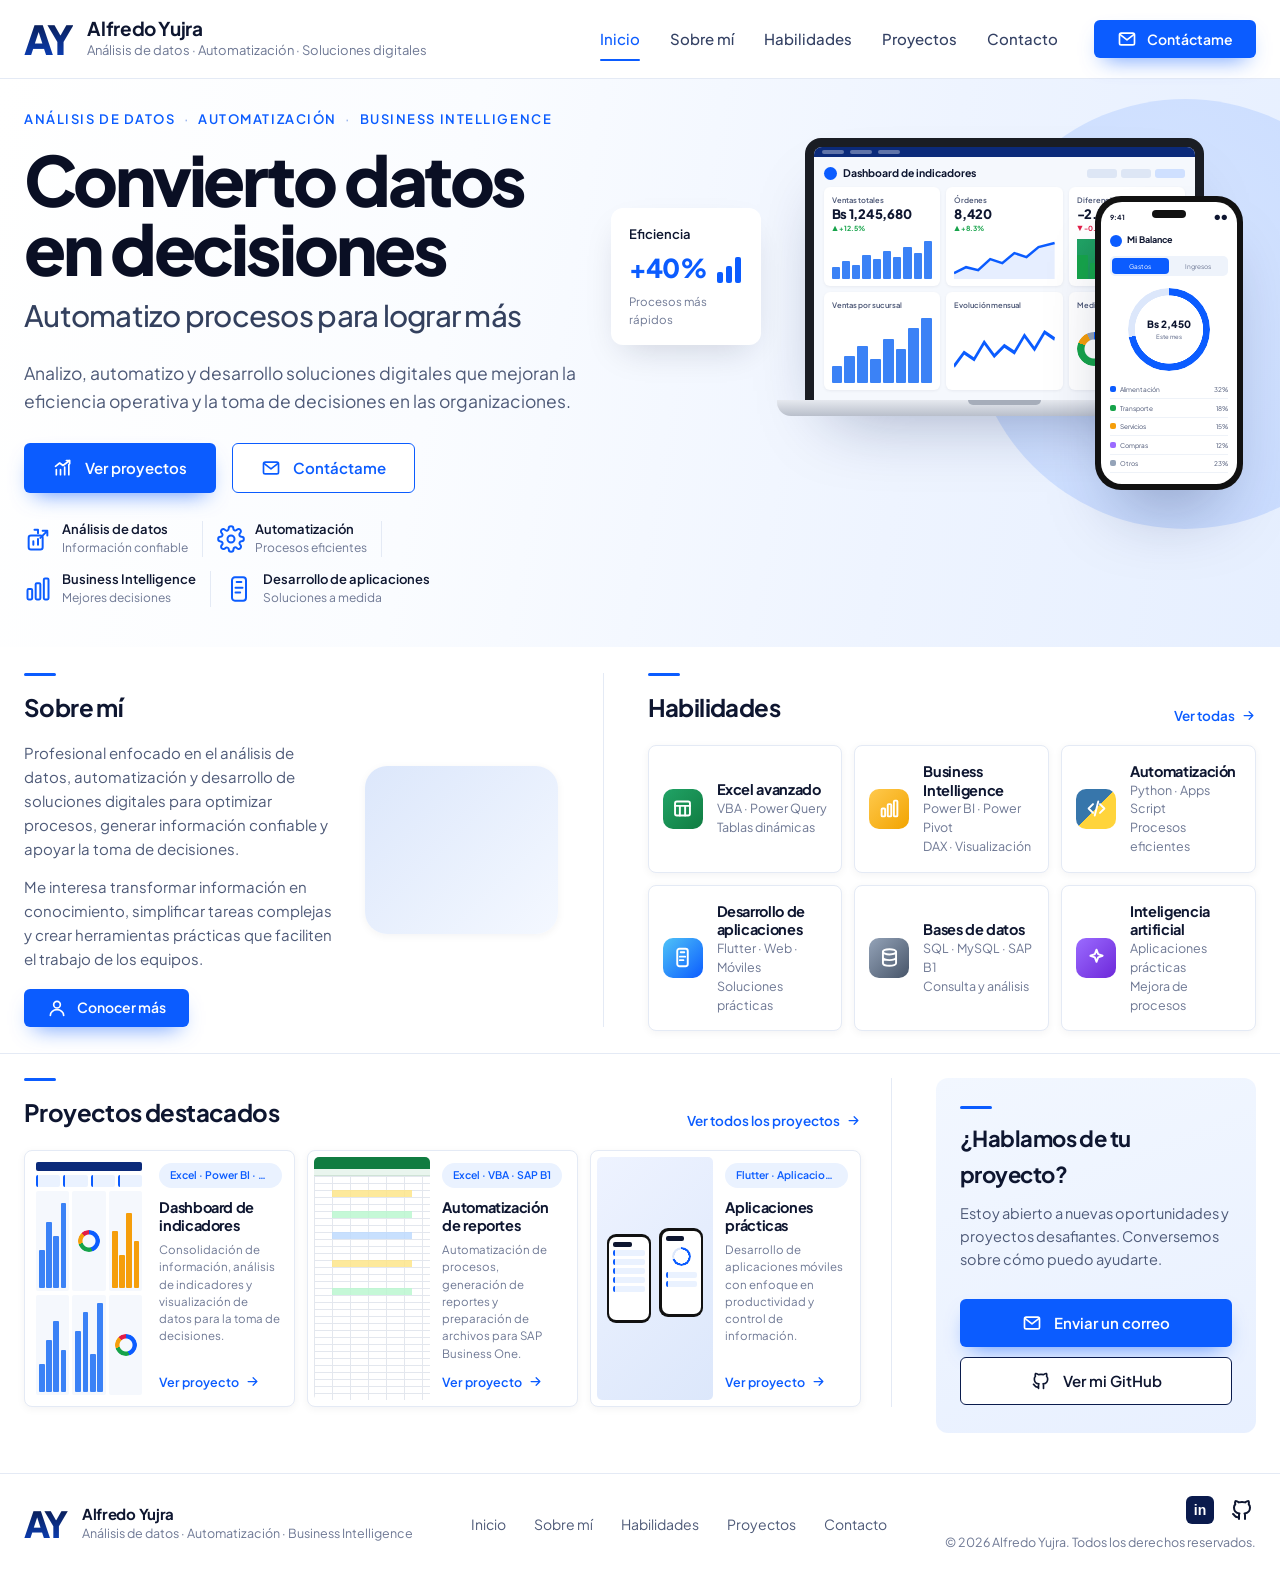
==== commit 2df1d386: "Add files via upload" ====
--- a/index.html
+++ b/index.html
@@ -3,638 +3,530 @@
 <head>
 <meta charset="UTF-8">
 <meta name="viewport" content="width=device-width, initial-scale=1.0">
-<title>Alfredo Yujra | Automatización con Excel, VBA y Business Intelligence</title>
-<meta name="description" content="Automatizo reportes en Excel y VBA, creo tableros de Business Intelligence y aplicaciones a medida para que tu equipo deje de perder horas en tareas manuales.">
-<meta name="theme-color" content="#0A1640">
+<title>Alfredo Yujra | Análisis de Datos y Automatización</title>
+<meta name="description" content="Alfredo Yujra: análisis de datos, automatización de procesos, Business Intelligence y desarrollo de aplicaciones.">
+<meta name="theme-color" content="#0B5CFF">
 <meta property="og:type" content="website">
-<meta property="og:title" content="Alfredo Yujra | Automatización y análisis de datos">
-<meta property="og:description" content="Deja de perder horas en Excel. Automatiza tus reportes y decide con datos claros.">
-<meta property="og:image" content="https://images.unsplash.com/photo-1551288049-bebda4e38f71?auto=format&fit=crop&w=1200&q=80">
+<meta property="og:title" content="Alfredo Yujra | Convierto datos en decisiones">
+<meta property="og:description" content="Análisis de datos, automatización y soluciones digitales para mejorar la eficiencia y la toma de decisiones.">
 <link rel="preconnect" href="https://fonts.googleapis.com">
 <link rel="preconnect" href="https://fonts.gstatic.com" crossorigin>
 <link rel="preconnect" href="https://images.unsplash.com">
 <link href="https://fonts.googleapis.com/css2?family=Plus+Jakarta+Sans:wght@400;500;600;700;800&display=swap" rel="stylesheet">
 
-<!-- Todo el estilo está dentro de este archivo: solo necesitas subir index.html -->
+<!-- Todo el estilo va dentro de este archivo: solo sube index.html -->
 <style>
 :root{
-  --night:#070F2E;
-  --navy:#0A1640;
-  --blue:#2F6BFF;
-  --blue-2:#5B8CFF;
-  --cyan:#22D3EE;
-  --violet:#7C5CFF;
-  --orange:#FF7A1A;
-  --orange-2:#FF9A3D;
-  --green:#16C784;
-  --ink:#0B1533;
-  --text:#3B4663;
-  --muted:#6B7591;
-  --line:#E3E8F4;
+  --navy:#0A1B4D;
+  --ink:#0E1630;
+  --blue:#0B5CFF;
+  --blue-d:#0047D9;
+  --blue-l:#EAF2FF;
+  --blue-xl:#F4F8FF;
+  --text:#4A5574;
+  --muted:#6E7894;
+  --line:#E4EAF5;
   --bg:#FFFFFF;
-  --bg-soft:#F4F7FF;
-  --grad:linear-gradient(120deg,#22D3EE 0%,#2F6BFF 45%,#7C5CFF 100%);
-  --grad-cta:linear-gradient(135deg,#FF9A3D 0%,#FF6A1A 100%);
-  --shadow-sm:0 2px 10px rgba(11,21,51,.06);
-  --shadow:0 18px 40px -14px rgba(11,21,51,.22);
-  --shadow-lg:0 40px 80px -24px rgba(7,15,46,.45);
-  --r:22px;
+  --green:#16A34A;
+  --red:#E11D48;
+  --shadow-sm:0 2px 8px rgba(14,22,48,.05);
+  --shadow:0 14px 34px -12px rgba(14,22,48,.18);
+  --shadow-lg:0 40px 70px -26px rgba(10,27,77,.35);
   --font:"Plus Jakarta Sans",system-ui,-apple-system,"Segoe UI",Roboto,Arial,sans-serif;
-  --ease:cubic-bezier(.2,.7,.2,1);
 }
 *,*::before,*::after{box-sizing:border-box}
-html{scroll-behavior:smooth;scroll-padding-top:80px;-webkit-text-size-adjust:100%}
-body{margin:0;background:var(--bg);color:var(--text);font-family:var(--font);font-size:16px;line-height:1.65;-webkit-font-smoothing:antialiased;overflow-x:hidden}
+html{scroll-behavior:smooth;scroll-padding-top:84px;-webkit-text-size-adjust:100%}
+body{margin:0;background:var(--bg);color:var(--text);font-family:var(--font);font-size:15.5px;line-height:1.6;-webkit-font-smoothing:antialiased;overflow-x:hidden}
 img{display:block;max-width:100%;height:auto}
 a{color:inherit;text-decoration:none}
-h1,h2,h3,h4,p,figure,ul,ol{margin:0}
-ul,ol{padding:0;list-style:none}
-button{font:inherit}
+h1,h2,h3,h4,p,ul,figure{margin:0}
+ul{padding:0;list-style:none}
 .i{width:1em;height:1em;flex:none;fill:none;stroke:currentColor;stroke-width:2;stroke-linecap:round;stroke-linejoin:round;display:inline-block;vertical-align:middle}
-::selection{background:#CFE0FF;color:var(--navy)}
-a:focus-visible,button:focus-visible,summary:focus-visible{outline:3px solid var(--cyan);outline-offset:3px;border-radius:10px}
-.wrap{width:100%;max-width:1240px;margin:0 auto;padding-left:max(20px,env(safe-area-inset-left));padding-right:max(20px,env(safe-area-inset-right))}
-h1,h2,h3,h4{color:var(--ink);font-weight:800;letter-spacing:-.03em;line-height:1.1;text-wrap:balance}
-.grad-text{background:var(--grad);-webkit-background-clip:text;background-clip:text;color:transparent}
+a:focus-visible,button:focus-visible{outline:3px solid #8DB4FF;outline-offset:3px;border-radius:8px}
+::selection{background:#CFE0FF}
+.wrap{width:100%;max-width:1400px;margin:0 auto;padding-left:max(24px,env(safe-area-inset-left));padding-right:max(24px,env(safe-area-inset-right))}
+h1,h2,h3,h4{color:var(--ink);letter-spacing:-.025em}
 
 /* ---------- Botones ---------- */
-.btn{display:inline-flex;align-items:center;justify-content:center;gap:10px;min-height:54px;padding:0 28px;border-radius:999px;font-weight:700;font-size:15.5px;border:2px solid transparent;cursor:pointer;transition:transform .25s var(--ease),box-shadow .25s,background .2s,border-color .2s;white-space:nowrap}
-.btn .i{font-size:19px;transition:transform .25s var(--ease)}
+.btn{display:inline-flex;align-items:center;justify-content:center;gap:12px;min-height:48px;padding:0 28px;border-radius:6px;font-weight:600;font-size:15px;border:1.5px solid transparent;transition:background .2s,transform .2s,box-shadow .2s,border-color .2s;cursor:pointer;white-space:nowrap}
+.btn .i{font-size:20px}
 .btn:hover{transform:translateY(-2px)}
-.btn:hover .i{transform:translateX(3px)}
-.btn-cta{background:var(--grad-cta);color:#fff;box-shadow:0 14px 30px -10px rgba(255,106,26,.7)}
-.btn-cta:hover{box-shadow:0 20px 40px -12px rgba(255,106,26,.8)}
-.btn-glass{color:#fff;border-color:rgba(255,255,255,.28);background:rgba(255,255,255,.08);backdrop-filter:blur(8px)}
-.btn-glass:hover{border-color:#fff;background:rgba(255,255,255,.14)}
-.btn-blue{background:var(--blue);color:#fff;box-shadow:0 14px 30px -12px rgba(47,107,255,.75)}
-.btn-blue:hover{background:#1F55E6}
-
-/* ---------- Header ---------- */
-.header{position:fixed;inset:0 0 auto;z-index:60;transition:background .3s,box-shadow .3s,backdrop-filter .3s}
-.header.solid{background:rgba(7,15,46,.86);backdrop-filter:blur(16px);-webkit-backdrop-filter:blur(16px);box-shadow:0 10px 30px -15px rgba(0,0,0,.5)}
-.nav{height:76px;display:flex;align-items:center;justify-content:space-between;gap:20px}
-.brand{display:inline-flex;align-items:center;gap:12px;color:#fff}
-.brand-mark{display:grid;place-items:center;width:42px;height:42px;border-radius:13px;background:var(--grad);font-weight:800;font-size:15px;color:#fff;box-shadow:0 8px 20px -8px rgba(47,107,255,.9)}
-.brand-name{display:flex;flex-direction:column;line-height:1.15;font-weight:800;font-size:16px;letter-spacing:-.02em}
-.brand-name small{font-weight:500;font-size:12px;color:#9FB0D9;letter-spacing:0}
-.menu{display:flex;align-items:center;gap:30px;font-size:15px;font-weight:600;color:#C9D4F2}
-.menu a{transition:color .2s}
-.menu a:hover{color:#fff}
-.menu .btn{min-height:44px;padding:0 20px;font-size:14.5px;color:#fff}
-.burger{display:none;width:46px;height:46px;border-radius:14px;border:1px solid rgba(255,255,255,.2);background:rgba(255,255,255,.06);position:relative;cursor:pointer}
-.burger span{position:absolute;left:13px;right:13px;height:2px;border-radius:2px;background:#fff;transition:transform .3s var(--ease),top .3s var(--ease)}
-.burger span:first-child{top:18px}
-.burger span:last-child{top:26px}
-.burger[aria-expanded="true"] span:first-child{top:22px;transform:rotate(45deg)}
-.burger[aria-expanded="true"] span:last-child{top:22px;transform:rotate(-45deg)}
-
-/* ---------- Hero ---------- */
-.hero{position:relative;background:radial-gradient(900px 600px at 85% 20%,rgba(47,107,255,.55),transparent 60%),radial-gradient(700px 500px at 10% 90%,rgba(34,211,238,.22),transparent 60%),radial-gradient(600px 400px at 60% 100%,rgba(124,92,255,.35),transparent 60%),var(--night);color:#C9D4F2;overflow:hidden;padding-top:76px}
-.hero::before{content:"";position:absolute;inset:0;background-image:linear-gradient(rgba(255,255,255,.05) 1px,transparent 1px),linear-gradient(90deg,rgba(255,255,255,.05) 1px,transparent 1px);background-size:60px 60px;-webkit-mask-image:radial-gradient(ellipse at 60% 40%,#000 15%,transparent 70%);mask-image:radial-gradient(ellipse at 60% 40%,#000 15%,transparent 70%);pointer-events:none}
-.hero-grid{position:relative;display:grid;grid-template-columns:minmax(0,1.08fr) minmax(0,.92fr);gap:56px;align-items:center;padding-top:64px;padding-bottom:96px}
-.pill{display:inline-flex;align-items:center;gap:10px;padding:8px 16px 8px 10px;border-radius:999px;background:rgba(255,255,255,.08);border:1px solid rgba(255,255,255,.16);font-size:13.5px;font-weight:600;color:#E3EAFF;margin-bottom:26px}
-.dot{position:relative;width:9px;height:9px;border-radius:50%;background:var(--green);display:inline-block;flex:none}
-.dot::after{content:"";position:absolute;inset:-5px;border-radius:50%;border:2px solid var(--green);opacity:0;animation:ping 2s infinite}
-@keyframes ping{0%{transform:scale(.5);opacity:.9}100%{transform:scale(1.7);opacity:0}}
-.hero h1{color:#fff;font-size:clamp(38px,5.6vw,70px);line-height:1.04;margin-bottom:24px}
-.hero-lead{font-size:clamp(16.5px,1.5vw,19px);line-height:1.75;max-width:580px;color:#C9D4F2}
-.hero-lead strong{color:#fff}
-.hero-ctas{display:flex;flex-wrap:wrap;gap:14px;margin-top:36px}
-.hero-checks{display:flex;flex-wrap:wrap;gap:12px 26px;margin-top:34px;font-size:14.5px;font-weight:600;color:#E3EAFF}
-.hero-checks li{display:flex;align-items:center;gap:9px}
-.hero-checks .i{color:var(--cyan);font-size:20px;stroke-width:2.6}
-
-.hero-visual{position:relative;padding:24px 10px 24px 34px}
-.hero-photo{position:relative;border-radius:30px;overflow:hidden;aspect-ratio:4/4.5;background:linear-gradient(135deg,#13245F,var(--blue));box-shadow:var(--shadow-lg);border:1px solid rgba(255,255,255,.14)}
-.hero-photo img{width:100%;height:100%;object-fit:cover}
-.hero-photo::after{content:"";position:absolute;inset:0;background:linear-gradient(200deg,rgba(47,107,255,.15),transparent 40%,rgba(7,15,46,.55))}
-.glass{position:absolute;z-index:2;background:rgba(255,255,255,.95);color:var(--ink);border-radius:20px;box-shadow:var(--shadow-lg);animation:float 6s ease-in-out infinite}
-@keyframes float{0%,100%{transform:translateY(0)}50%{transform:translateY(-10px)}}
-.g-report{left:0;bottom:48px;width:250px;padding:18px}
-.g-report .top{display:flex;justify-content:space-between;align-items:center;font-size:13px;font-weight:800}
-.badge-ok{display:inline-flex;align-items:center;gap:5px;font-size:11px;font-weight:700;color:#05814F;background:#E6FAF2;padding:4px 9px;border-radius:999px}
-.bars{display:flex;align-items:flex-end;gap:8px;height:76px;margin:16px 0 12px;padding-bottom:2px;border-bottom:1px solid var(--line)}
-.bars i{flex:1;border-radius:7px 7px 2px 2px;background:var(--grad)}
-.g-report .foot{font-size:12px;font-weight:600;color:var(--muted)}
-.g-auto{top:40px;right:-6px;display:flex;align-items:center;gap:12px;padding:14px 18px 14px 14px;animation-delay:-3s}
-.g-auto .ic{display:grid;place-items:center;width:44px;height:44px;border-radius:14px;background:var(--grad-cta);color:#fff;font-size:22px}
-.g-auto strong{display:block;font-size:14px}
-.g-auto small{display:block;font-size:12.5px;color:var(--muted)}
-
-.tools{position:relative;border-top:1px solid rgba(255,255,255,.1);background:rgba(255,255,255,.03);overflow:hidden;-webkit-mask-image:linear-gradient(90deg,transparent,#000 8%,#000 92%,transparent);mask-image:linear-gradient(90deg,transparent,#000 8%,#000 92%,transparent)}
-.tools-track{display:flex;width:max-content;animation:marquee 40s linear infinite}
-.tools-track span{display:flex;align-items:center;gap:14px;padding:22px 30px;font-weight:700;font-size:15.5px;color:#AFC0EA;white-space:nowrap}
-.tools-track span::before{content:"";width:8px;height:8px;border-radius:50%;background:var(--grad)}
-@keyframes marquee{to{transform:translateX(-50%)}}
-
-/* ---------- Secciones ---------- */
-.sec{padding:110px 0}
-.eyebrow{display:inline-flex;align-items:center;gap:8px;padding:6px 14px;border-radius:999px;background:#EAF0FF;color:var(--blue);font-size:13px;font-weight:800;letter-spacing:.06em;text-transform:uppercase;margin-bottom:18px}
-.sec h2{font-size:clamp(30px,4vw,50px);margin-bottom:18px}
-.sec-lead{font-size:17.5px;color:var(--muted);max-width:640px}
-.center{text-align:center}
-.center .sec-lead{margin-left:auto;margin-right:auto}
-.head{margin-bottom:56px}
-
-/* Dolor */
-.pain{background:var(--bg-soft)}
-.pain-grid{display:grid;grid-template-columns:repeat(4,minmax(0,1fr));gap:18px}
-.pain-card{background:#fff;border:1px solid var(--line);border-radius:var(--r);padding:28px 24px;box-shadow:var(--shadow-sm);transition:transform .3s var(--ease),box-shadow .3s}
-.pain-card:hover{transform:translateY(-5px);box-shadow:var(--shadow)}
-.pain-card .ic{display:grid;place-items:center;width:50px;height:50px;border-radius:15px;background:#FFF1E7;color:var(--orange);font-size:24px;margin-bottom:18px}
-.pain-card h3{font-size:18px;margin-bottom:8px}
-.pain-card p{font-size:15px;color:var(--muted)}
-
-.solution{display:grid;grid-template-columns:minmax(0,1fr) minmax(0,1fr);gap:64px;align-items:center;margin-top:90px}
-.sol-photo{position:relative;border-radius:28px;overflow:hidden;aspect-ratio:5/4;background:linear-gradient(135deg,var(--navy),var(--blue));box-shadow:var(--shadow-lg)}
-.sol-photo img{width:100%;height:100%;object-fit:cover}
-.sol-tag{position:absolute;left:18px;bottom:18px;display:inline-flex;align-items:center;gap:8px;padding:10px 16px;border-radius:999px;background:#fff;font-size:13.5px;font-weight:700;color:var(--ink);box-shadow:var(--shadow-sm)}
-.sol-tag .i{color:var(--green);font-size:18px}
-.benefits{display:grid;gap:14px;margin-top:28px}
-.benefits li{display:flex;gap:16px;align-items:flex-start;padding:18px 20px;border-radius:18px;background:#fff;border:1px solid var(--line)}
-.benefits .ic{display:grid;place-items:center;width:40px;height:40px;border-radius:12px;background:var(--grad);color:#fff;font-size:20px;flex:none}
-.benefits strong{display:block;color:var(--ink);font-size:16px}
-.benefits span{display:block;color:var(--muted);font-size:14.5px}
-
-/* Servicios */
-.svc-grid{display:grid;grid-template-columns:repeat(3,minmax(0,1fr));gap:22px}
-.svc{position:relative;padding:34px 30px;border-radius:var(--r);background:#fff;border:1px solid var(--line);overflow:hidden;transition:transform .35s var(--ease),box-shadow .35s,border-color .35s}
-.svc::after{content:"";position:absolute;inset:auto -40% -60% auto;width:240px;height:240px;border-radius:50%;background:radial-gradient(circle,rgba(47,107,255,.14),transparent 70%);opacity:0;transition:opacity .4s}
-.svc:hover{transform:translateY(-6px);box-shadow:var(--shadow);border-color:#C9D7FF}
-.svc:hover::after{opacity:1}
-.svc .ic{display:grid;place-items:center;width:58px;height:58px;border-radius:18px;color:#fff;font-size:27px;margin-bottom:22px;box-shadow:0 12px 24px -10px rgba(47,107,255,.6)}
-.c1{background:linear-gradient(135deg,#16C784,#0EA371)}
-.c2{background:linear-gradient(135deg,#2F6BFF,#5B8CFF)}
-.c3{background:linear-gradient(135deg,#FF9A3D,#FF6A1A)}
-.c4{background:linear-gradient(135deg,#7C5CFF,#A68BFF)}
-.c5{background:linear-gradient(135deg,#0EA5E9,#22D3EE)}
-.c6{background:linear-gradient(135deg,#EC4899,#F472B6)}
-.svc h3{font-size:20px;margin-bottom:10px}
-.svc p{color:var(--muted);font-size:15.5px}
-.tags{display:flex;flex-wrap:wrap;gap:8px;margin-top:20px}
-.tags span{font-size:12.5px;font-weight:700;color:var(--blue);background:#EEF3FF;padding:5px 12px;border-radius:999px}
-
-/* Antes / después */
-.compare{background:var(--night);color:#C9D4F2;position:relative;overflow:hidden}
-.compare::before{content:"";position:absolute;width:800px;height:800px;left:-300px;top:-400px;border-radius:50%;background:radial-gradient(circle,rgba(47,107,255,.35),transparent 65%)}
-.compare h2{color:#fff}
-.compare .sec-lead{color:#AFC0EA}
-.compare .eyebrow{background:rgba(255,255,255,.1);color:var(--cyan)}
-.cmp-grid{position:relative;display:grid;grid-template-columns:repeat(2,minmax(0,1fr));gap:22px}
-.cmp{border-radius:26px;padding:34px 32px}
-.cmp h3{display:flex;align-items:center;gap:12px;font-size:22px;margin-bottom:22px}
-.cmp h3 .ic{display:grid;place-items:center;width:38px;height:38px;border-radius:12px;font-size:20px}
-.cmp li{display:flex;gap:12px;align-items:flex-start;padding:12px 0;font-size:16px;border-top:1px solid}
-.cmp li .i{font-size:20px;margin-top:3px}
-.before{background:rgba(255,255,255,.04);border:1px solid rgba(255,255,255,.1)}
-.before h3{color:#C9D4F2}
-.before h3 .ic{background:rgba(255,106,26,.15);color:var(--orange-2)}
-.before li{border-color:rgba(255,255,255,.08);color:#AFC0EA}
-.before li .i{color:var(--orange-2)}
-.after{background:#fff;box-shadow:var(--shadow-lg)}
-.after h3{color:var(--ink)}
-.after h3 .ic{background:var(--grad);color:#fff}
-.after li{border-color:var(--line);color:var(--text)}
-.after li .i{color:var(--green)}
-
-/* Proceso */
-.steps{display:grid;grid-template-columns:repeat(4,minmax(0,1fr));gap:22px;counter-reset:s}
-.step{position:relative;padding:30px 26px;border-radius:var(--r);background:var(--bg-soft);border:1px solid var(--line)}
-.step-n{display:grid;place-items:center;width:52px;height:52px;border-radius:16px;background:var(--grad);color:#fff;font-weight:800;font-size:18px;margin-bottom:20px;box-shadow:0 12px 24px -10px rgba(47,107,255,.7)}
-.step h3{font-size:19px;margin-bottom:8px}
-.step p{font-size:15px;color:var(--muted)}
-
-/* Proyectos */
-.projects{background:var(--bg-soft)}
-.proj-grid{display:grid;grid-template-columns:repeat(3,minmax(0,1fr));gap:24px}
-.proj{display:flex;flex-direction:column;background:#fff;border-radius:26px;overflow:hidden;border:1px solid var(--line);box-shadow:var(--shadow-sm);transition:transform .35s var(--ease),box-shadow .35s}
-.proj:hover{transform:translateY(-8px);box-shadow:var(--shadow-lg)}
-.proj-media{position:relative;aspect-ratio:16/11;overflow:hidden;background:linear-gradient(135deg,var(--navy),var(--blue))}
-.proj-media img{width:100%;height:100%;object-fit:cover;transition:transform .9s var(--ease)}
-.proj:hover .proj-media img{transform:scale(1.06)}
-.proj-media .lbl{position:absolute;left:16px;top:16px;padding:7px 13px;border-radius:999px;background:rgba(255,255,255,.95);font-size:12px;font-weight:800;color:var(--ink)}
-.proj-body{display:flex;flex-direction:column;flex:1;padding:26px 26px 28px}
-.proj-body h3{font-size:21px;margin-bottom:10px}
-.proj-body p{font-size:15px;color:var(--muted)}
-.proj-body .tags{margin-top:18px}
-.more{display:inline-flex;align-items:center;gap:8px;margin-top:auto;padding-top:22px;font-weight:800;font-size:15px;color:var(--blue)}
-.more .i{font-size:18px;transition:transform .25s var(--ease)}
-.more:hover .i{transform:translate(3px,-3px)}
-
-/* Sobre mí */
-.about-grid{display:grid;grid-template-columns:minmax(0,.95fr) minmax(0,1.05fr);gap:70px;align-items:center}
-.about-photo{position:relative;border-radius:28px;overflow:hidden;aspect-ratio:4/4.3;background:linear-gradient(135deg,var(--navy),var(--blue));box-shadow:var(--shadow-lg)}
-.about-photo img{width:100%;height:100%;object-fit:cover}
-.about-copy p{font-size:17px;color:var(--muted);margin-bottom:16px}
-.values{display:grid;grid-template-columns:repeat(3,minmax(0,1fr));gap:14px;margin-top:28px}
-.values div{padding:18px 16px;border-radius:18px;background:var(--bg-soft);border:1px solid var(--line)}
-.values strong{display:block;color:var(--ink);font-size:15.5px}
-.values span{font-size:13.5px;color:var(--muted)}
-
-/* FAQ */
-.faq{background:var(--bg-soft)}
-.faq-list{max-width:820px;margin:0 auto;display:grid;gap:14px}
-.faq details{background:#fff;border:1px solid var(--line);border-radius:18px;padding:0 24px;transition:box-shadow .3s}
-.faq details[open]{box-shadow:var(--shadow)}
-.faq summary{list-style:none;cursor:pointer;display:flex;justify-content:space-between;align-items:center;gap:16px;padding:22px 0;font-weight:700;font-size:17px;color:var(--ink)}
-.faq summary::-webkit-details-marker{display:none}
-.faq summary .i{font-size:22px;color:var(--blue);transition:transform .3s var(--ease)}
-.faq details[open] summary .i{transform:rotate(45deg)}
-.faq details p{padding:0 0 22px;color:var(--muted);font-size:15.5px}
-
-/* CTA final */
-.final{position:relative;padding:130px 0;color:#fff;text-align:center;overflow:hidden;background:var(--night)}
-.final-bg{position:absolute;inset:0}
-.final-bg img{width:100%;height:100%;object-fit:cover;opacity:.4}
-.final-bg::after{content:"";position:absolute;inset:0;background:linear-gradient(135deg,rgba(7,15,46,.94) 0%,rgba(10,22,64,.82) 45%,rgba(47,107,255,.78) 100%)}
-.final .wrap{position:relative;max-width:900px}
-.final h2{color:#fff;font-size:clamp(32px,4.8vw,58px);margin-bottom:20px}
-.final p{font-size:18.5px;color:#D5DEFA;max-width:620px;margin:0 auto}
-.final-ctas{display:flex;flex-wrap:wrap;justify-content:center;gap:14px;margin-top:38px}
-.final-note{display:inline-flex;align-items:center;gap:10px;margin-top:30px;font-size:14.5px;font-weight:600;color:#D5DEFA}
-
-/* Footer */
-.footer{background:var(--night);color:#9FB0D9;padding:44px 0 30px;border-top:1px solid rgba(255,255,255,.08)}
-.foot-row{display:flex;flex-wrap:wrap;align-items:center;justify-content:space-between;gap:24px}
-.foot-links{display:flex;flex-wrap:wrap;gap:12px 28px;font-size:14.5px;font-weight:600}
-.foot-links a:hover{color:#fff}
-.copy{margin-top:26px;padding-top:20px;border-top:1px solid rgba(255,255,255,.08);display:flex;flex-wrap:wrap;justify-content:space-between;gap:10px;font-size:13px}
-.copy a{text-decoration:underline;text-underline-offset:2px}
-
-/* Respaldo de imágenes: si una foto no carga, no se muestra el texto alternativo
-   y queda un fondo con cuadrícula en lugar de un recuadro roto */
-.hero-photo img,.sol-photo img,.proj-media img,.about-photo img,.final-bg img{position:relative;z-index:1;color:transparent;font-size:0}
-.hero-photo::before,.sol-photo::before,.proj-media::before,.about-photo::before{content:"";position:absolute;inset:0;background-image:linear-gradient(rgba(255,255,255,.08) 1px,transparent 1px),linear-gradient(90deg,rgba(255,255,255,.08) 1px,transparent 1px);background-size:32px 32px}
-.hero-photo::after,.sol-tag,.proj-media .lbl{z-index:2}
-
-/* Botón flotante móvil */
-.fab{position:fixed;z-index:55;right:max(16px,env(safe-area-inset-right));bottom:max(16px,env(safe-area-inset-bottom));display:none;align-items:center;gap:8px;padding:14px 20px;border-radius:999px;background:var(--grad-cta);color:#fff;font-weight:800;font-size:15px;box-shadow:0 14px 30px -8px rgba(255,106,26,.75);opacity:0;transform:translateY(20px);transition:opacity .3s,transform .3s}
-.fab.show{opacity:1;transform:none}
-.fab .i{font-size:19px}
-
-/* Animación de entrada (el contenido se ve aunque falle el JS) */
-.js .rv{opacity:0;transform:translateY(28px);transition:opacity .8s var(--ease),transform .8s var(--ease)}
+.btn-blue{background:var(--blue);color:#fff;box-shadow:0 10px 22px -10px rgba(11,92,255,.7)}
+.btn-blue:hover{background:var(--blue-d)}
+.btn-line{background:#fff;color:var(--blue);border-color:var(--blue)}
+.btn-line:hover{background:var(--blue-xl)}
+.btn-sm{min-height:38px;padding:0 22px;font-size:14px;gap:10px}
+
+/* ---------- Encabezado ---------- */
+.header{position:sticky;top:0;z-index:50;background:rgba(255,255,255,.96);backdrop-filter:blur(12px);-webkit-backdrop-filter:blur(12px);border-bottom:1px solid var(--line);transition:box-shadow .3s}
+.header.shadow{box-shadow:0 6px 20px -12px rgba(14,22,48,.25)}
+.nav{height:78px;display:flex;align-items:center;justify-content:space-between;gap:24px}
+.logo{display:flex;align-items:center;gap:14px}
+.logo-ay{font-weight:800;font-size:40px;line-height:1;letter-spacing:-.07em;background:linear-gradient(180deg,#0A1B4D 0%,#0B3FB8 100%);-webkit-background-clip:text;background-clip:text;color:transparent;padding-right:2px}
+.logo-txt strong{display:block;color:var(--ink);font-size:19px;font-weight:700;letter-spacing:-.02em;line-height:1.2}
+.logo-txt small{display:block;color:var(--muted);font-size:13px}
+.menu{display:flex;align-items:center;gap:36px}
+.menu-links{display:flex;gap:30px;font-size:15px;font-weight:500;color:#334063}
+.menu-links a{position:relative;padding:8px 0;transition:color .2s}
+.menu-links a::after{content:"";position:absolute;left:0;right:0;bottom:-2px;height:2.5px;border-radius:2px;background:var(--blue);transform:scaleX(0);transition:transform .25s}
+.menu-links a:hover,.menu-links a.active{color:var(--blue)}
+.menu-links a.active::after,.menu-links a:hover::after{transform:scaleX(1)}
+.burger{display:none;width:44px;height:44px;border:1px solid var(--line);border-radius:10px;background:#fff;position:relative;cursor:pointer}
+.burger span{position:absolute;left:12px;right:12px;height:2px;background:var(--ink);border-radius:2px;transition:transform .3s,top .3s}
+.burger span:first-child{top:17px}
+.burger span:last-child{top:25px}
+.burger[aria-expanded="true"] span:first-child{top:21px;transform:rotate(45deg)}
+.burger[aria-expanded="true"] span:last-child{top:21px;transform:rotate(-45deg)}
+
+/* ---------- Portada ---------- */
+.hero{position:relative;overflow:hidden;background:linear-gradient(100deg,#FFFFFF 0%,#FAFCFF 35%,#EEF4FF 70%,#E6EFFF 100%)}
+.hero::before{content:"";position:absolute;right:-120px;top:20px;width:430px;height:430px;border-radius:50%;background:radial-gradient(circle at 40% 40%,#CFE0FF,#BCD3FF);opacity:.75}
+.hero::after{content:"";position:absolute;right:230px;top:60px;width:150px;height:120px;background-image:radial-gradient(#9DB8EE 1.6px,transparent 1.7px);background-size:16px 16px;opacity:.6}
+.hero-grid{position:relative;z-index:1;display:grid;grid-template-columns:minmax(0,.95fr) minmax(0,1.1fr);gap:30px;align-items:center;padding-top:30px;padding-bottom:40px}
+.kicker{font-size:13px;font-weight:600;letter-spacing:.12em;color:var(--blue);text-transform:uppercase;margin-bottom:14px}
+.kicker span{margin:0 8px;color:#9DB8EE}
+.hero h1{font-size:clamp(44px,5.4vw,74px);line-height:1;font-weight:800;letter-spacing:-.045em;color:#0A0F24}
+.hero h2{font-size:clamp(24px,2.3vw,32px);font-weight:500;color:#33405E;letter-spacing:-.025em;margin-top:10px}
+.hero-lead{font-size:17.5px;color:#4E5A78;max-width:560px;margin-top:20px;line-height:1.6}
+.hero-btns{display:flex;flex-wrap:wrap;gap:16px;margin-top:28px}
+.hero-btns .btn{min-height:50px;min-width:180px}
+.feats{display:flex;flex-wrap:nowrap;gap:0;margin-top:28px}
+.feat{display:flex;align-items:center;gap:10px;padding-right:14px;margin-right:14px;border-right:1px solid var(--line);min-width:0}
+.feat:last-child{border-right:0;margin-right:0;padding-right:0}
+.feat .i{font-size:28px;color:var(--blue);stroke-width:1.7}
+.feat strong{display:block;font-size:13px;font-weight:600;color:var(--ink);line-height:1.3}
+.feat small{display:block;font-size:12px;color:var(--muted)}
+
+/* Escena de dispositivos */
+.scene{position:relative;height:440px}
+.plant{position:absolute;left:21%;top:24px;width:150px;mix-blend-mode:multiply;z-index:1}
+.plant img{width:100%;border-radius:0 0 18px 18px}
+.eff{position:absolute;left:0;top:70px;z-index:4;width:150px;padding:16px 18px;background:#fff;border-radius:12px;box-shadow:var(--shadow)}
+.eff .t{font-size:13px;font-weight:600;color:var(--ink)}
+.eff .v{display:flex;align-items:flex-end;gap:10px;font-size:26px;font-weight:800;color:var(--blue);letter-spacing:-.03em;margin-top:2px}
+.eff .mini{display:flex;align-items:flex-end;gap:3px;height:26px;margin-bottom:6px}
+.eff .mini i{width:6px;border-radius:2px;background:var(--blue)}
+.eff small{display:block;font-size:11.5px;color:var(--muted);margin-top:4px}
+.laptop{position:absolute;left:30%;top:0;width:62%;z-index:2}
+.screen{background:#1A1D24;border-radius:16px 16px 0 0;padding:9px 9px 0;box-shadow:var(--shadow-lg)}
+.ui{background:#F5F8FD;border-radius:8px 8px 0 0;overflow:hidden;aspect-ratio:16/10.6;display:flex;flex-direction:column}
+.ui-top{display:flex;align-items:center;gap:6px;height:16px;background:#0B2A7A;padding:0 8px}
+.ui-top i{width:22px;height:4px;border-radius:2px;background:rgba(255,255,255,.35)}
+.ui-head{display:flex;align-items:center;justify-content:space-between;padding:8px 10px 6px}
+.ui-title{display:flex;align-items:center;gap:6px;font-size:10.5px;font-weight:700;color:var(--ink)}
+.ui-title b{width:13px;height:13px;border-radius:50%;background:var(--blue);display:inline-block}
+.ui-filters{display:flex;gap:4px}
+.ui-filters i{width:30px;height:9px;border-radius:3px;background:#DDE6F5}
+.ui-filters i:last-child{background:#CFE0FF}
+.ui-grid{flex:1;display:grid;grid-template-columns:repeat(3,1fr);grid-template-rows:1fr 1fr;gap:6px;padding:0 10px 10px}
+.kpi{background:#fff;border-radius:6px;padding:7px 8px;box-shadow:0 1px 3px rgba(14,22,48,.06);display:flex;flex-direction:column;min-width:0}
+.kpi .l{font-size:7.5px;font-weight:600;color:#4A5574}
+.kpi .n{font-size:13px;font-weight:800;color:var(--ink);letter-spacing:-.02em;line-height:1.3}
+.kpi .d{font-size:7px;font-weight:700}
+.up{color:var(--green)}.down{color:var(--red)}
+.spark{flex:1;display:flex;align-items:flex-end;gap:2px;margin-top:4px;min-height:18px}
+.spark i{flex:1;border-radius:1px;background:#3B82F6}
+.spark.g i{background:#16A34A}
+.kpi svg{flex:1;width:100%;margin-top:4px;min-height:18px}
+.donut{display:flex;align-items:center;gap:6px;flex:1;margin-top:4px}
+.donut .ring{width:34px;height:34px;border-radius:50%;background:conic-gradient(#0B5CFF 0 48%,#16A34A 48% 81%,#F59E0B 81% 93%,#94A3B8 93%);-webkit-mask:radial-gradient(circle,transparent 9px,#000 10px);mask:radial-gradient(circle,transparent 9px,#000 10px);flex:none}
+.donut ul{font-size:6px;color:#4A5574;line-height:1.7}
+.donut li::before{content:"";display:inline-block;width:5px;height:5px;border-radius:50%;margin-right:3px;background:var(--c)}
+.base{position:relative;height:16px;margin:0 -7%;background:linear-gradient(180deg,#E6E9EF,#B9BFCB);border-radius:0 0 14px 14px;box-shadow:0 18px 30px -10px rgba(10,27,77,.35)}
+.base::before{content:"";position:absolute;left:42%;right:42%;top:0;height:5px;background:#A6ADBA;border-radius:0 0 6px 6px}
+.phone{position:absolute;right:2%;top:58px;z-index:3;width:23%;min-width:120px;background:#111;border-radius:26px;padding:6px;box-shadow:var(--shadow-lg)}
+.ph{background:#fff;border-radius:21px;overflow:hidden;aspect-ratio:9/18.6;padding:10px 9px;display:flex;flex-direction:column}
+.ph-bar{display:flex;justify-content:space-between;font-size:7px;font-weight:700;color:var(--ink)}
+.ph-bar i{width:34px;height:8px;border-radius:5px;background:#111;margin-top:-2px}
+.ph-h{display:flex;align-items:center;gap:5px;font-size:9px;font-weight:700;color:var(--ink);margin-top:10px}
+.ph-h b{width:12px;height:12px;border-radius:50%;background:var(--blue)}
+.tabs{display:flex;background:#EEF3FB;border-radius:5px;margin-top:8px;padding:2px}
+.tabs span{flex:1;text-align:center;font-size:6.5px;padding:3px 0;border-radius:4px;color:var(--muted)}
+.tabs span:first-child{background:var(--blue);color:#fff}
+.big-ring{position:relative;width:70%;aspect-ratio:1;margin:12px auto 10px;border-radius:50%;background:conic-gradient(#0B5CFF 0 72%,#DCE7FB 72%);-webkit-mask:radial-gradient(circle,transparent 58%,#000 59%);mask:radial-gradient(circle,transparent 58%,#000 59%)}
+.ring-wrap{position:relative}
+.ring-val{position:absolute;inset:0;display:flex;flex-direction:column;align-items:center;justify-content:center;font-size:10px;font-weight:800;color:var(--ink)}
+.ring-val small{font-size:6px;font-weight:500;color:var(--muted)}
+.cats{font-size:6.5px;color:#4A5574}
+.cats li{display:flex;justify-content:space-between;padding:3.5px 0;border-bottom:1px solid #EEF2F8}
+.cats li span::before{content:"";display:inline-block;width:6px;height:6px;border-radius:2px;margin-right:4px;background:var(--c)}
+
+/* ---------- Bloque Sobre mí + Habilidades ---------- */
+.row{display:grid;gap:44px;align-items:start}
+.row-a{grid-template-columns:minmax(0,1fr) minmax(0,1.05fr);padding-top:26px;padding-bottom:22px}
+.col-l{display:grid;grid-template-columns:minmax(0,1fr) minmax(0,.62fr);gap:30px;align-items:center;padding-right:44px;border-right:1px solid var(--line)}
+.bar{display:block;width:32px;height:3px;border-radius:2px;background:var(--blue);margin-bottom:12px}
+.sec-h{display:flex;justify-content:space-between;align-items:flex-end;gap:16px;margin-bottom:18px}
+.sec-h h2,.about h2{font-size:24px;font-weight:700}
+.link{display:inline-flex;align-items:center;gap:6px;font-size:13.5px;font-weight:600;color:var(--blue);white-space:nowrap}
+.link .i{font-size:15px;transition:transform .2s}
+.link:hover .i{transform:translateX(3px)}
+.about h2{margin-bottom:14px}
+.about p{font-size:15px;color:#4E5A78;margin-bottom:14px;line-height:1.6}
+.about .btn{margin-top:4px}
+.about-img{border-radius:22px;overflow:hidden;aspect-ratio:1.15/1;background:linear-gradient(135deg,#DCE7FB,#F4F8FF);box-shadow:var(--shadow-sm)}
+.about-img img{width:100%;height:100%;object-fit:cover;color:transparent}
+
+.skills{display:grid;grid-template-columns:repeat(3,minmax(0,1fr));gap:12px}
+.skill{display:flex;align-items:center;gap:14px;padding:16px 14px;background:#fff;border:1px solid var(--line);border-radius:8px;box-shadow:var(--shadow-sm);transition:transform .25s,box-shadow .25s,border-color .25s}
+.skill:hover{transform:translateY(-3px);box-shadow:var(--shadow);border-color:#C9D9F7}
+.sk-ic{display:grid;place-items:center;width:40px;height:40px;border-radius:10px;flex:none;color:#fff;font-size:21px}
+.sk-ic .i{stroke-width:2.2}
+.g{background:linear-gradient(135deg,#21A366,#107C41)}
+.y{background:linear-gradient(135deg,#FFC94D,#F2A400)}
+.py{background:linear-gradient(135deg,#3776AB 0 50%,#FFD43B 50% 100%)}
+.fl{background:linear-gradient(135deg,#4FC3F7,#0B5CFF)}
+.db{background:linear-gradient(135deg,#94A3B8,#475569)}
+.ai{background:linear-gradient(135deg,#9B6BFF,#6D28D9)}
+.skill h3{font-size:14.5px;font-weight:700;line-height:1.3}
+.skill p{font-size:12.5px;color:var(--muted);line-height:1.5}
+
+/* ---------- Proyectos + Contacto ---------- */
+.row-b{grid-template-columns:minmax(0,1fr) 320px;padding-top:24px;padding-bottom:40px;border-top:1px solid var(--line)}
+.projects{padding-right:30px;border-right:1px solid var(--line)}
+.proj-grid{display:grid;grid-template-columns:repeat(3,minmax(0,1fr));gap:12px}
+.proj{display:grid;grid-template-columns:minmax(0,.95fr) minmax(0,1.05fr);gap:12px;padding:6px;border:1px solid var(--line);border-radius:8px;background:#fff;box-shadow:var(--shadow-sm);transition:transform .25s,box-shadow .25s}
+.proj:hover{transform:translateY(-3px);box-shadow:var(--shadow)}
+.thumb{border-radius:5px;overflow:hidden;min-height:150px;background:#F1F5FC;position:relative}
+.pb{padding:6px 6px 8px 0;display:flex;flex-direction:column;min-width:0}
+.pill{align-self:flex-start;white-space:nowrap;max-width:100%;overflow:hidden;text-overflow:ellipsis;font-size:10.5px;font-weight:600;color:var(--blue);background:var(--blue-l);padding:4px 11px;border-radius:999px}
+.pb h3{font-size:14.5px;font-weight:700;margin:10px 0 6px;line-height:1.3}
+.pb p{font-size:11.5px;color:var(--muted);line-height:1.5}
+.pb .link{margin-top:auto;padding-top:10px;font-size:12.5px}
+
+/* Miniaturas dibujadas con CSS */
+.t-dash{background:#fff;padding:5px;display:grid;grid-template-rows:9px auto 1fr 1fr;gap:4px}
+.t-dash .tb{background:#0B2A7A;border-radius:2px}
+.t-dash .ks{display:grid;grid-template-columns:repeat(4,1fr);gap:3px}
+.t-dash .ks i{height:12px;border-radius:2px;background:#EAF2FF;border-left:2px solid var(--blue)}
+.t-dash .r{display:grid;grid-template-columns:1fr 1fr 1fr;gap:3px}
+.t-dash .c{background:#F5F8FD;border-radius:2px;display:flex;align-items:flex-end;gap:1.5px;padding:3px}
+.t-dash .c i{flex:1;background:#3B82F6;border-radius:1px}
+.t-dash .c.o i{background:#F59E0B}
+.t-dash .dn{background:#F5F8FD;border-radius:2px;display:grid;place-items:center}
+.t-dash .dn b{width:22px;height:22px;border-radius:50%;background:conic-gradient(#0B5CFF 0 45%,#16A34A 45% 70%,#F59E0B 70% 88%,#E11D48 88%);-webkit-mask:radial-gradient(circle,transparent 6px,#000 7px);mask:radial-gradient(circle,transparent 6px,#000 7px)}
+.t-xl{background:#fff;display:flex;flex-direction:column}
+.t-xl .rib{height:12px;background:#107C41}
+.t-xl .rib2{height:7px;background:#E9F5EE;border-bottom:1px solid #CFE3D6}
+.t-xl .sheet{flex:1;background-image:linear-gradient(#E3E7EE 1px,transparent 1px),linear-gradient(90deg,#E3E7EE 1px,transparent 1px);background-size:100% 7px,18px 100%;position:relative}
+.t-xl .hl{position:absolute;left:18px;right:18px;height:7px;background:#FDE68A;opacity:.85}
+.t-xl .hl.g{background:#BBF7D0}
+.t-xl .hl.b{background:#BFDBFE}
+.t-app{background:linear-gradient(135deg,#EEF3FF,#DCE7FB);display:flex;align-items:center;justify-content:center;gap:8px}
+.mphone{width:38%;aspect-ratio:9/18;background:#111;border-radius:9px;padding:2.5px}
+.mphone>div{height:100%;background:#fff;border-radius:7px;padding:5px 4px;display:flex;flex-direction:column;gap:3px}
+.mphone .h{height:5px;width:60%;border-radius:2px;background:var(--ink)}
+.mphone .rw{height:6px;border-radius:2px;background:#EAF2FF;border-left:2px solid var(--blue)}
+.mphone .ring{width:62%;aspect-ratio:1;margin:3px auto;border-radius:50%;background:conic-gradient(#0B5CFF 0 70%,#DCE7FB 70%);-webkit-mask:radial-gradient(circle,transparent 52%,#000 54%);mask:radial-gradient(circle,transparent 52%,#000 54%)}
+.mphone.tall{transform:translateY(-6px)}
+
+.contact{background:linear-gradient(160deg,#F2F7FF,#E8F0FF);border-radius:12px;padding:28px 24px;align-self:stretch}
+.contact h2{font-size:22px;font-weight:700;margin-bottom:10px}
+.contact p{font-size:14.5px;color:#4E5A78;margin-bottom:18px}
+.contact .btn{width:100%;margin-top:10px}
+.contact .btn-line{color:var(--ink);border-color:#0A1B4D}
+
+/* ---------- Pie ---------- */
+.footer{border-top:1px solid var(--line);padding:22px 0}
+.foot{display:flex;flex-wrap:wrap;align-items:center;justify-content:space-between;gap:20px}
+.foot .logo-ay{font-size:36px}
+.foot .logo-txt strong{font-size:15px}
+.foot .logo-txt small{font-size:12.5px}
+.foot-links{display:flex;flex-wrap:wrap;gap:10px 28px;font-size:14px;color:#4E5A78}
+.foot-links a:hover{color:var(--blue)}
+.foot-r{display:flex;flex-direction:column;align-items:flex-end;gap:8px}
+.social{display:flex;gap:14px}
+.social a{display:grid;place-items:center;width:28px;height:28px;border-radius:6px;color:var(--ink);font-size:24px;transition:color .2s}
+.social a:hover{color:var(--blue)}
+.social .li{background:#0A1B4D;color:#fff;font-weight:800;font-size:14px;font-family:Arial,sans-serif}
+.social .li:hover{background:var(--blue);color:#fff}
+.copy{font-size:12.5px;color:var(--muted)}
+
+/* Animación de entrada suave */
+.js .rv{opacity:0;transform:translateY(18px);transition:opacity .7s ease,transform .7s ease}
 .js .rv.on{opacity:1;transform:none}
 
-/* ---------- Responsive ---------- */
-@media (max-width:1080px){
-  .hero-grid{grid-template-columns:minmax(0,1fr);gap:50px;padding-top:48px}
-  .hero-visual{max-width:640px;width:100%;margin:0 auto}
-  .hero-photo{aspect-ratio:16/12}
-  .pain-grid{grid-template-columns:repeat(2,minmax(0,1fr))}
-  .solution,.about-grid{grid-template-columns:minmax(0,1fr);gap:44px}
-  .svc-grid,.proj-grid{grid-template-columns:repeat(2,minmax(0,1fr))}
-  .steps{grid-template-columns:repeat(2,minmax(0,1fr))}
+/* ---------- Responsivo ---------- */
+@media (max-width:1200px){
+  .row-a{grid-template-columns:minmax(0,1fr)}
+  .col-l{padding-right:0;border-right:0;padding-bottom:28px;border-bottom:1px solid var(--line)}
+  .row-b{grid-template-columns:minmax(0,1fr)}
+  .projects{padding-right:0;border-right:0}
+  .contact{max-width:640px}
 }
-@media (max-width:820px){
+@media (max-width:1280px){.feats{flex-wrap:wrap;gap:14px 0}}
+@media (max-width:1024px){
+  .hero-grid{grid-template-columns:minmax(0,1fr);gap:20px}
+  .scene{max-width:720px;width:100%;margin:0 auto}
+  .proj-grid{grid-template-columns:minmax(0,1fr) minmax(0,1fr)}
+}
+@media (max-width:900px){
   .burger{display:block}
-  .menu{position:absolute;top:76px;left:0;right:0;flex-direction:column;align-items:stretch;gap:2px;padding:14px 20px 22px;background:rgba(7,15,46,.97);backdrop-filter:blur(16px);border-top:1px solid rgba(255,255,255,.08);box-shadow:0 30px 40px -20px rgba(0,0,0,.6);opacity:0;visibility:hidden;transform:translateY(-10px);transition:opacity .25s,transform .25s var(--ease),visibility .25s}
+  .menu{position:absolute;top:78px;left:0;right:0;flex-direction:column;align-items:stretch;gap:12px;padding:12px 24px 22px;background:#fff;border-bottom:1px solid var(--line);box-shadow:0 20px 30px -20px rgba(14,22,48,.3);opacity:0;visibility:hidden;transform:translateY(-8px);transition:opacity .25s,transform .25s,visibility .25s}
   .menu.open{opacity:1;visibility:visible;transform:none}
-  .menu a{padding:14px 6px;font-size:17px;border-bottom:1px solid rgba(255,255,255,.06)}
-  .menu .btn{margin-top:12px;min-height:52px;border-bottom:0}
-  .header{background:rgba(7,15,46,.86);backdrop-filter:blur(16px);-webkit-backdrop-filter:blur(16px)}
-  .cmp-grid{grid-template-columns:minmax(0,1fr)}
-  .fab{display:inline-flex}
+  .menu-links{flex-direction:column;gap:0}
+  .menu-links a{padding:13px 4px;border-bottom:1px solid var(--line);font-size:16px}
+  .menu-links a::after{display:none}
+  .skills{grid-template-columns:repeat(2,minmax(0,1fr))}
 }
-@media (max-width:640px){
+@media (max-width:680px){
+  .wrap{padding-left:max(16px,env(safe-area-inset-left));padding-right:max(16px,env(safe-area-inset-right))}
   .nav{height:68px}
   .menu{top:68px}
-  .hero{padding-top:68px}
-  .brand-name small{display:none}
-  .hero-grid{padding-top:36px;padding-bottom:70px}
-  .hero-ctas .btn{flex:1 1 100%}
-  .hero-checks{gap:10px 18px}
-  .hero-visual{padding:0}
-  .hero-photo{aspect-ratio:4/3.6;border-radius:24px}
-  .g-report{left:10px;bottom:-26px;width:200px;padding:13px}
-  .bars{height:52px;margin:10px 0 8px}
-  .g-auto{top:12px;right:10px;padding:10px 14px 10px 10px}
-  .g-auto .ic{width:36px;height:36px;font-size:18px}
-  .g-auto small{display:none}
-  .sec{padding:80px 0}
-  .head{margin-bottom:40px}
-  .pain-grid,.svc-grid,.proj-grid,.steps,.values{grid-template-columns:minmax(0,1fr)}
-  .solution{margin-top:64px}
-  .svc{padding:28px 24px}
-  .cmp{padding:28px 22px}
-  .final{padding:96px 0 110px}
-  .final-ctas .btn{flex:1 1 100%}
-  .btn{white-space:normal;text-align:center}
+  .logo-ay{font-size:34px}
+  .logo-txt strong{font-size:16.5px}
+  .logo-txt small{display:none}
+  .hero::before{width:260px;height:260px;right:-120px;top:auto;bottom:40px}
+  .hero::after{display:none}
+  .hero-grid{padding-top:30px}
+  .kicker{font-size:11.5px;letter-spacing:.08em;line-height:1.7}
+  .kicker span{margin:0 4px}
+  .hero-lead{font-size:16px}
+  .hero-btns .btn{flex:1 1 100%}
+  .feats{display:grid;grid-template-columns:1fr 1fr;gap:16px}
+  .feat{border-right:0;margin-right:0;padding-right:0}
+  .scene{height:auto;aspect-ratio:1/0.82}
+  .plant{width:22%;top:4%}
+  .eff{width:118px;padding:10px 12px;top:auto;bottom:2%;left:0}
+  .eff .v{font-size:20px}
+  .eff small{font-size:10px}
+  .laptop{left:16%;width:70%}
+  .phone{min-width:0;width:26%;top:16%;border-radius:16px;padding:3px}
+  .ph{border-radius:13px;padding:6px 5px}
+  .ph-h,.tabs,.ph-bar{transform:scale(.85);transform-origin:left}
+  .cats li:nth-child(n+4){display:none}
+  .ui-grid .kpi:nth-child(n+4){display:none}
+  .ui-grid{grid-template-rows:1fr}
+  .col-l{grid-template-columns:minmax(0,1fr)}
+  .about-img{aspect-ratio:16/10}
+  .skills,.proj-grid{grid-template-columns:minmax(0,1fr)}
+  .proj{grid-template-columns:minmax(0,.9fr) minmax(0,1.1fr)}
+  .foot{flex-direction:column;align-items:flex-start}
+  .foot-r{align-items:flex-start}
 }
 @media (prefers-reduced-motion:reduce){
   html{scroll-behavior:auto}
-  *,*::before,*::after{animation:none!important;transition:none!important}
+  *,*::before,*::after{transition:none!important;animation:none!important}
   .js .rv{opacity:1;transform:none}
 }
 </style>
 </head>
 <body>
 
-<!-- Íconos reutilizables -->
+<!-- Íconos -->
 <svg width="0" height="0" style="position:absolute" aria-hidden="true">
+  <symbol id="mail" viewBox="0 0 24 24"><rect x="3" y="5" width="18" height="14" rx="2"/><path d="M3.5 6.5l8.5 6.5 8.5-6.5"/></symbol>
+  <symbol id="chart-up" viewBox="0 0 24 24"><path d="M4 20V14M9 20v-6M14 20v-9M19 20V8M3 10l5-4 4 3 8-6M16 3h4v4"/></symbol>
   <symbol id="arrow" viewBox="0 0 24 24"><path d="M5 12h14M13 6l6 6-6 6"/></symbol>
-  <symbol id="arrow-up" viewBox="0 0 24 24"><path d="M7 17L17 7M9 7h8v8"/></symbol>
-  <symbol id="check" viewBox="0 0 24 24"><path d="M5 12.5l4.5 4.5L19 7.5"/></symbol>
-  <symbol id="x" viewBox="0 0 24 24"><path d="M6 6l12 12M18 6L6 18"/></symbol>
-  <symbol id="plus" viewBox="0 0 24 24"><path d="M12 5v14M5 12h14"/></symbol>
-  <symbol id="sync" viewBox="0 0 24 24"><path d="M4 12a8 8 0 0 1 13.7-5.6L20 9M20 4v5h-5M20 12a8 8 0 0 1-13.7 5.6L4 15M4 20v-5h5"/></symbol>
+  <symbol id="user" viewBox="0 0 24 24"><circle cx="12" cy="8" r="4"/><path d="M4 21c0-4 3.6-7 8-7s8 3 8 7"/></symbol>
+  <symbol id="data" viewBox="0 0 24 24"><rect x="4" y="9" width="12" height="12" rx="2"/><path d="M8 17v-3M12 17v-5M16 5h4v4M20 5l-6 6M9 4h3v3"/></symbol>
+  <symbol id="gear" viewBox="0 0 24 24"><circle cx="12" cy="12" r="3"/><path d="M19.4 15a1.7 1.7 0 0 0 .3 1.8l.1.1a2 2 0 1 1-2.8 2.8l-.1-.1a1.7 1.7 0 0 0-1.8-.3 1.7 1.7 0 0 0-1 1.5V21a2 2 0 1 1-4 0v-.1a1.7 1.7 0 0 0-1.1-1.5 1.7 1.7 0 0 0-1.8.3l-.1.1a2 2 0 1 1-2.8-2.8l.1-.1a1.7 1.7 0 0 0 .3-1.8 1.7 1.7 0 0 0-1.5-1H3a2 2 0 1 1 0-4h.1a1.7 1.7 0 0 0 1.5-1.1 1.7 1.7 0 0 0-.3-1.8l-.1-.1a2 2 0 1 1 2.8-2.8l.1.1a1.7 1.7 0 0 0 1.8.3H9a1.7 1.7 0 0 0 1-1.5V3a2 2 0 1 1 4 0v.1a1.7 1.7 0 0 0 1 1.5 1.7 1.7 0 0 0 1.8-.3l.1-.1a2 2 0 1 1 2.8 2.8l-.1.1a1.7 1.7 0 0 0-.3 1.8V9a1.7 1.7 0 0 0 1.5 1H21a2 2 0 1 1 0 4h-.1a1.7 1.7 0 0 0-1.5 1z"/></symbol>
+  <symbol id="bars" viewBox="0 0 24 24"><rect x="3" y="12" width="4" height="9" rx="1"/><rect x="10" y="7" width="4" height="14" rx="1"/><rect x="17" y="3" width="4" height="18" rx="1"/></symbol>
+  <symbol id="mobile" viewBox="0 0 24 24"><rect x="6" y="2" width="12" height="20" rx="2.5"/><path d="M10 6h4M9 11h6M9 15h4"/></symbol>
   <symbol id="table" viewBox="0 0 24 24"><rect x="3.5" y="4" width="17" height="16" rx="2"/><path d="M3.5 9h17M9 9v11M15 9v11"/></symbol>
-  <symbol id="chart" viewBox="0 0 24 24"><path d="M4 20V10M10 20V4M16 20v-7M22 20H2"/></symbol>
-  <symbol id="phone" viewBox="0 0 24 24"><rect x="7" y="2.5" width="10" height="19" rx="2.5"/><path d="M11 18.5h2"/></symbol>
+  <symbol id="code" viewBox="0 0 24 24"><path d="M8 7l-5 5 5 5M16 7l5 5-5 5M14 4l-4 16"/></symbol>
   <symbol id="db" viewBox="0 0 24 24"><ellipse cx="12" cy="5.5" rx="7.5" ry="3"/><path d="M4.5 5.5v13c0 1.7 3.4 3 7.5 3s7.5-1.3 7.5-3v-13M4.5 12c0 1.7 3.4 3 7.5 3s7.5-1.3 7.5-3"/></symbol>
-  <symbol id="spark" viewBox="0 0 24 24"><path d="M12 3l1.9 5.1L19 10l-5.1 1.9L12 17l-1.9-5.1L5 10l5.1-1.9z"/><path d="M19 16l.8 2.2L22 19l-2.2.8L19 22l-.8-2.2L16 19l2.2-.8z"/></symbol>
-  <symbol id="clock" viewBox="0 0 24 24"><circle cx="12" cy="12" r="9"/><path d="M12 7v5l3 2"/></symbol>
-  <symbol id="copy" viewBox="0 0 24 24"><rect x="8" y="8" width="12" height="12" rx="2"/><path d="M16 8V5a1 1 0 0 0-1-1H5a1 1 0 0 0-1 1v10a1 1 0 0 0 1 1h3"/></symbol>
-  <symbol id="alert" viewBox="0 0 24 24"><path d="M12 3l9.5 17h-19z"/><path d="M12 10v4M12 17.5v.01"/></symbol>
-  <symbol id="files" viewBox="0 0 24 24"><path d="M14 3H7a2 2 0 0 0-2 2v14a2 2 0 0 0 2 2h10a2 2 0 0 0 2-2V8z"/><path d="M14 3v5h5M9 13h6M9 17h4"/></symbol>
-  <symbol id="target" viewBox="0 0 24 24"><circle cx="12" cy="12" r="9"/><circle cx="12" cy="12" r="5"/><circle cx="12" cy="12" r="1"/></symbol>
-  <symbol id="shield" viewBox="0 0 24 24"><path d="M12 3l8 3v6c0 4.5-3.4 8.3-8 9-4.6-.7-8-4.5-8-9V6z"/><path d="M8.5 12l2.5 2.5 4.5-4.5"/></symbol>
-  <symbol id="mail" viewBox="0 0 24 24"><rect x="3" y="5" width="18" height="14" rx="2"/><path d="M3.5 6.5l8.5 6.5 8.5-6.5"/></symbol>
-  <symbol id="chat" viewBox="0 0 24 24"><path d="M21 11.5a8.4 8.4 0 0 1-12.4 7.4L3 20.5l1.6-5.4A8.4 8.4 0 1 1 21 11.5z"/></symbol>
+  <symbol id="spark" viewBox="0 0 24 24"><path d="M12 3l1.9 5.1L19 10l-5.1 1.9L12 17l-1.9-5.1L5 10l5.1-1.9z"/></symbol>
   <symbol id="github" viewBox="0 0 24 24"><path d="M9 19c-4.3 1.4-4.3-2.5-6-3m12 5v-3.5c0-1 .1-1.4-.5-2 2.8-.3 5.5-1.4 5.5-6a4.6 4.6 0 0 0-1.3-3.2 4.2 4.2 0 0 0-.1-3.2s-1.1-.3-3.5 1.3a12.3 12.3 0 0 0-6.2 0C6.5 2.8 5.4 3.1 5.4 3.1a4.2 4.2 0 0 0-.1 3.2A4.6 4.6 0 0 0 4 9.5c0 4.6 2.7 5.7 5.5 6-.6.6-.6 1.2-.5 2V21"/></symbol>
 </svg>
 
 <header class="header" id="header">
   <nav class="wrap nav" aria-label="Navegación principal">
-    <a class="brand" href="#inicio" aria-label="Alfredo Yujra, inicio">
-      <span class="brand-mark">AY</span>
-      <span class="brand-name">Alfredo Yujra<small>Datos &amp; Automatización</small></span>
+    <a class="logo" href="#inicio" aria-label="Alfredo Yujra, inicio">
+      <span class="logo-ay">AY</span>
+      <span class="logo-txt"><strong>Alfredo Yujra</strong><small>Análisis de datos · Automatización · Soluciones digitales</small></span>
     </a>
     <button class="burger" id="burger" type="button" aria-label="Abrir menú" aria-expanded="false" aria-controls="menu"><span></span><span></span></button>
     <div class="menu" id="menu">
-      <a href="#servicios">Servicios</a>
-      <a href="#proceso">Cómo trabajo</a>
-      <a href="#proyectos">Proyectos</a>
-      <a href="#sobre-mi">Sobre mí</a>
-      <a href="#contacto" class="btn btn-cta">Cotizar mi proyecto</a>
+      <div class="menu-links">
+        <a href="#inicio" class="active">Inicio</a>
+        <a href="#sobre-mi">Sobre mí</a>
+        <a href="#habilidades">Habilidades</a>
+        <a href="#proyectos">Proyectos</a>
+        <a href="#contacto">Contacto</a>
+      </div>
+      <a class="btn btn-blue btn-sm" href="#contacto"><svg class="i"><use href="#mail"/></svg>Contáctame</a>
     </div>
   </nav>
 </header>
 
 <main>
-  <!-- ============ HERO ============ -->
+  <!-- ================= PORTADA ================= -->
   <section class="hero" id="inicio">
     <div class="wrap hero-grid">
       <div class="rv">
-        <p class="pill"><span class="dot"></span> Disponible para nuevos proyectos</p>
-        <h1>Deja de perder horas en Excel. <span class="grad-text">Automatiza y decide con datos claros.</span></h1>
-        <p class="hero-lead">Soy <strong>Alfredo José Yujra Chambi</strong>, analista de datos y automatización. Convierto tus reportes manuales en procesos automáticos y tus datos en tableros que muestran qué hacer a continuación.</p>
-        <div class="hero-ctas">
-          <a class="btn btn-cta" href="#contacto">Quiero automatizar mis reportes <svg class="i"><use href="#arrow"/></svg></a>
-          <a class="btn btn-glass" href="#proyectos">Ver proyectos</a>
+        <p class="kicker">Análisis de datos<span>·</span>Automatización<span>·</span>Business Intelligence</p>
+        <h1>Convierto datos<br>en decisiones</h1>
+        <h2>Automatizo procesos para lograr más</h2>
+        <p class="hero-lead">Analizo, automatizo y desarrollo soluciones digitales que mejoran la eficiencia operativa y la toma de decisiones en las organizaciones.</p>
+        <div class="hero-btns">
+          <a class="btn btn-blue" href="#proyectos"><svg class="i"><use href="#chart-up"/></svg>Ver proyectos</a>
+          <a class="btn btn-line" href="#contacto"><svg class="i"><use href="#mail"/></svg>Contáctame</a>
         </div>
-        <ul class="hero-checks">
-          <li><svg class="i"><use href="#check"/></svg>Excel avanzado y VBA</li>
-          <li><svg class="i"><use href="#check"/></svg>Power BI y tableros</li>
-          <li><svg class="i"><use href="#check"/></svg>Apps a medida</li>
+        <ul class="feats">
+          <li class="feat"><svg class="i"><use href="#data"/></svg><div><strong>Análisis de datos</strong><small>Información confiable</small></div></li>
+          <li class="feat"><svg class="i"><use href="#gear"/></svg><div><strong>Automatización</strong><small>Procesos eficientes</small></div></li>
+          <li class="feat"><svg class="i"><use href="#bars"/></svg><div><strong>Business Intelligence</strong><small>Mejores decisiones</small></div></li>
+          <li class="feat"><svg class="i"><use href="#mobile"/></svg><div><strong>Desarrollo de aplicaciones</strong><small>Soluciones a medida</small></div></li>
         </ul>
       </div>
 
-      <div class="hero-visual rv">
-        <figure class="hero-photo">
-          <img src="https://images.unsplash.com/photo-1551288049-bebda4e38f71?auto=format&fit=crop&w=1100&q=80" alt="Laptop con un tablero de analítica y gráficos de rendimiento" width="1100" height="1240" fetchpriority="high">
-        </figure>
-        <div class="glass g-report" aria-hidden="true">
-          <div class="top"><span>Reporte mensual</span><span class="badge-ok"><svg class="i"><use href="#check"/></svg>Automático</span></div>
-          <div class="bars"><i style="height:36%"></i><i style="height:52%"></i><i style="height:44%"></i><i style="height:68%"></i><i style="height:60%"></i><i style="height:90%"></i></div>
-          <div class="foot">Se actualiza solo, sin copiar y pegar</div>
+      <div class="scene rv" aria-hidden="true">
+        <div class="plant"><img src="https://images.unsplash.com/photo-1609061801093-1b7a8a574c69?auto=format&fit=crop&w=400&h=520&q=75" alt=""></div>
+
+        <!-- Revisa este dato: muéstralo solo si refleja un resultado real -->
+        <div class="eff">
+          <div class="t">Eficiencia</div>
+          <div class="v">+40% <span class="mini"><i style="height:40%"></i><i style="height:65%"></i><i style="height:100%"></i></span></div>
+          <small>Procesos más rápidos</small>
         </div>
-        <div class="glass g-auto" aria-hidden="true">
-          <span class="ic"><svg class="i"><use href="#sync"/></svg></span>
-          <div><strong>Procesos en piloto automático</strong><small>Menos errores, más tiempo libre</small></div>
+
+        <div class="laptop">
+          <div class="screen">
+            <div class="ui">
+              <div class="ui-top"><i></i><i></i><i></i></div>
+              <div class="ui-head"><span class="ui-title"><b></b>Dashboard de indicadores</span><span class="ui-filters"><i></i><i></i><i></i></span></div>
+              <div class="ui-grid">
+                <div class="kpi"><span class="l">Ventas totales</span><span class="n">Bs 1,245,680</span><span class="d up">▲ +12.5%</span><div class="spark"><i style="height:30%"></i><i style="height:45%"></i><i style="height:35%"></i><i style="height:60%"></i><i style="height:50%"></i><i style="height:70%"></i><i style="height:55%"></i><i style="height:80%"></i><i style="height:65%"></i><i style="height:95%"></i></div></div>
+                <div class="kpi"><span class="l">Órdenes</span><span class="n">8,420</span><span class="d up">▲ +8.3%</span><svg viewBox="0 0 100 40" preserveAspectRatio="none"><path d="M0 34 L12 28 L24 31 L36 20 L48 24 L60 14 L72 18 L84 8 L100 4" fill="none" stroke="#0B5CFF" stroke-width="2.5"/><path d="M0 34 L12 28 L24 31 L36 20 L48 24 L60 14 L72 18 L84 8 L100 4 L100 40 L0 40Z" fill="#0B5CFF" opacity=".1"/></svg></div>
+                <div class="kpi"><span class="l">Diferencias</span><span class="n">-2.3%</span><span class="d down">▼ -0.8%</span><div class="spark g"><i style="height:60%"></i><i style="height:40%"></i><i style="height:75%"></i><i style="height:50%"></i><i style="height:85%"></i><i style="height:45%"></i><i style="height:70%"></i><i style="height:90%"></i></div></div>
+                <div class="kpi"><span class="l">Ventas por sucursal</span><div class="spark"><i style="height:25%"></i><i style="height:40%"></i><i style="height:55%"></i><i style="height:35%"></i><i style="height:65%"></i><i style="height:50%"></i><i style="height:80%"></i><i style="height:95%"></i></div></div>
+                <div class="kpi"><span class="l">Evolución mensual</span><svg viewBox="0 0 100 40" preserveAspectRatio="none"><path d="M0 30 L10 22 L20 26 L30 16 L40 24 L50 18 L60 22 L70 12 L80 20 L90 10 L100 14" fill="none" stroke="#0B5CFF" stroke-width="2.2"/></svg></div>
+                <div class="kpi"><span class="l">Medios de pago</span><div class="donut"><span class="ring"></span><ul><li style="--c:#0B5CFF">Tarjeta 48%</li><li style="--c:#16A34A">Efectivo 33%</li><li style="--c:#F59E0B">QR 12%</li></ul></div></div>
+              </div>
+            </div>
+          </div>
+          <div class="base"></div>
         </div>
-      </div>
-    </div>
-
-    <div class="tools" aria-label="Herramientas con las que trabajo">
-      <div class="tools-track">
-        <span>Excel</span><span>VBA</span><span>Power Query</span><span>Power Pivot</span><span>Power BI</span><span>DAX</span><span>SQL</span><span>MySQL</span><span>SAP Business One</span><span>Python</span><span>Flutter</span><span>Laravel</span>
-        <span aria-hidden="true">Excel</span><span aria-hidden="true">VBA</span><span aria-hidden="true">Power Query</span><span aria-hidden="true">Power Pivot</span><span aria-hidden="true">Power BI</span><span aria-hidden="true">DAX</span><span aria-hidden="true">SQL</span><span aria-hidden="true">MySQL</span><span aria-hidden="true">SAP Business One</span><span aria-hidden="true">Python</span><span aria-hidden="true">Flutter</span><span aria-hidden="true">Laravel</span>
+
+        <div class="phone">
+          <div class="ph">
+            <div class="ph-bar"><span>9:41</span><i></i><span>●●</span></div>
+            <div class="ph-h"><b></b>Mi Balance</div>
+            <div class="tabs"><span>Gastos</span><span>Ingresos</span></div>
+            <div class="ring-wrap"><div class="big-ring"></div><div class="ring-val">Bs 2,450<small>Este mes</small></div></div>
+            <ul class="cats">
+              <li style="--c:#0B5CFF"><span>Alimentación</span>32%</li>
+              <li style="--c:#16A34A"><span>Transporte</span>18%</li>
+              <li style="--c:#F59E0B"><span>Servicios</span>15%</li>
+              <li style="--c:#9B6BFF"><span>Compras</span>12%</li>
+              <li style="--c:#94A3B8"><span>Otros</span>23%</li>
+            </ul>
+          </div>
+        </div>
       </div>
     </div>
   </section>
 
-  <!-- ============ DOLOR + SOLUCIÓN ============ -->
-  <section class="sec pain" id="problema">
-    <div class="wrap">
-      <div class="head center rv">
-        <p class="eyebrow">¿Te suena familiar?</p>
-        <h2>Tu equipo trabaja duro, pero <span class="grad-text">los datos no ayudan.</span></h2>
-        <p class="sec-lead">Estas situaciones se repiten en muchas empresas y cuestan horas cada semana.</p>
-      </div>
-      <div class="pain-grid">
-        <article class="pain-card rv"><span class="ic"><svg class="i"><use href="#copy"/></svg></span><h3>Copiar y pegar sin fin</h3><p>Los mismos datos se pasan a mano de un archivo a otro, semana tras semana.</p></article>
-        <article class="pain-card rv"><span class="ic"><svg class="i"><use href="#clock"/></svg></span><h3>Reportes que tardan días</h3><p>Cuando el informe por fin está listo, la decisión ya debía haberse tomado.</p></article>
-        <article class="pain-card rv"><span class="ic"><svg class="i"><use href="#alert"/></svg></span><h3>Errores que cuestan</h3><p>Una fórmula rota o una fila olvidada cambia el resultado y nadie lo nota a tiempo.</p></article>
-        <article class="pain-card rv"><span class="ic"><svg class="i"><use href="#files"/></svg></span><h3>Información dispersa</h3><p>Ventas, inventario y cobranzas viven en archivos distintos que no se hablan.</p></article>
-      </div>
-
-      <div class="solution">
-        <figure class="sol-photo rv">
-          <img src="https://images.unsplash.com/photo-1784334312040-5b3d4cf78b88?auto=format&fit=crop&w=1100&q=80" alt="Mano trabajando en una laptop con una hoja de cálculo de datos sobre el escritorio" loading="lazy" width="1100" height="880">
-          <span class="sol-tag"><svg class="i"><use href="#check"/></svg>Un clic y el reporte está listo</span>
-        </figure>
-        <div class="rv">
-          <p class="eyebrow">La solución</p>
-          <h2>Herramientas que trabajan <span class="grad-text">por ti.</span></h2>
-          <p class="sec-lead">Diseño soluciones a la medida de tu operación, sobre las herramientas que tu equipo ya usa.</p>
-          <ul class="benefits">
-            <li><span class="ic"><svg class="i"><use href="#sync"/></svg></span><div><strong>Reportes automáticos</strong><span>Macros y consultas que limpian, calculan y consolidan la información por ti.</span></div></li>
-            <li><span class="ic"><svg class="i"><use href="#chart"/></svg></span><div><strong>Tableros claros</strong><span>Indicadores visuales para ver de un vistazo qué está funcionando y qué no.</span></div></li>
-            <li><span class="ic"><svg class="i"><use href="#shield"/></svg></span><div><strong>Datos confiables</strong><span>Validaciones que evitan errores antes de que lleguen a una decisión.</span></div></li>
-          </ul>
-        </div>
-      </div>
+  <!-- ================= SOBRE MÍ + HABILIDADES ================= -->
+  <div class="wrap row row-a">
+    <section class="col-l about rv" id="sobre-mi">
+      <div>
+        <span class="bar"></span>
+        <h2>Sobre mí</h2>
+        <p>Profesional enfocado en el análisis de datos, automatización y desarrollo de soluciones digitales para optimizar procesos, generar información confiable y apoyar la toma de decisiones.</p>
+        <p>Me interesa transformar información en conocimiento, simplificar tareas complejas y crear herramientas prácticas que faciliten el trabajo de los equipos.</p>
+        <a class="btn btn-blue btn-sm" href="#contacto"><svg class="i"><use href="#user"/></svg>Conocer más</a>
+      </div>
+      <figure class="about-img"><img src="https://images.unsplash.com/photo-1453928582365-b6ad33cbcf64?auto=format&fit=crop&w=700&h=620&q=80" alt="Laptop sobre un escritorio claro junto a una taza de café" loading="lazy"></figure>
+    </section>
+
+    <section class="rv" id="habilidades">
+      <div class="sec-h"><div><span class="bar"></span><h2>Habilidades</h2></div><a class="link" href="#proyectos">Ver todas <svg class="i"><use href="#arrow"/></svg></a></div>
+      <div class="skills">
+        <article class="skill"><span class="sk-ic g"><svg class="i"><use href="#table"/></svg></span><div><h3>Excel avanzado</h3><p>VBA · Power Query<br>Tablas dinámicas</p></div></article>
+        <article class="skill"><span class="sk-ic y"><svg class="i"><use href="#bars"/></svg></span><div><h3>Business Intelligence</h3><p>Power BI · Power Pivot<br>DAX · Visualización</p></div></article>
+        <article class="skill"><span class="sk-ic py"><svg class="i"><use href="#code"/></svg></span><div><h3>Automatización</h3><p>Python · Apps Script<br>Procesos eficientes</p></div></article>
+        <article class="skill"><span class="sk-ic fl"><svg class="i"><use href="#mobile"/></svg></span><div><h3>Desarrollo de aplicaciones</h3><p>Flutter · Web · Móviles<br>Soluciones prácticas</p></div></article>
+        <article class="skill"><span class="sk-ic db"><svg class="i"><use href="#db"/></svg></span><div><h3>Bases de datos</h3><p>SQL · MySQL · SAP B1<br>Consulta y análisis</p></div></article>
+        <article class="skill"><span class="sk-ic ai"><svg class="i"><use href="#spark"/></svg></span><div><h3>Inteligencia artificial</h3><p>Aplicaciones prácticas<br>Mejora de procesos</p></div></article>
+      </div>
+    </section>
+  </div>
+
+  <!-- ================= PROYECTOS + CONTACTO ================= -->
+  <div class="wrap row row-b">
+    <section class="projects rv" id="proyectos">
+      <div class="sec-h"><div><span class="bar"></span><h2>Proyectos destacados</h2></div><a class="link" href="#contacto">Ver todos los proyectos <svg class="i"><use href="#arrow"/></svg></a></div>
+      <div class="proj-grid">
+        <article class="proj">
+          <div class="thumb t-dash" aria-hidden="true">
+            <div class="tb"></div>
+            <div class="ks"><i></i><i></i><i></i><i></i></div>
+            <div class="r"><div class="c"><i style="height:40%"></i><i style="height:70%"></i><i style="height:55%"></i><i style="height:90%"></i></div><div class="dn"><b></b></div><div class="c o"><i style="height:60%"></i><i style="height:35%"></i><i style="height:80%"></i><i style="height:50%"></i></div></div>
+            <div class="r"><div class="c"><i style="height:30%"></i><i style="height:55%"></i><i style="height:75%"></i><i style="height:45%"></i></div><div class="c"><i style="height:65%"></i><i style="height:85%"></i><i style="height:40%"></i><i style="height:95%"></i></div><div class="dn"><b></b></div></div>
+          </div>
+          <div class="pb"><span class="pill">Excel · Power BI · DAX</span><h3>Dashboard de indicadores</h3><p>Consolidación de información, análisis de indicadores y visualización de datos para la toma de decisiones.</p><a class="link" href="#contacto">Ver proyecto <svg class="i"><use href="#arrow"/></svg></a></div>
+        </article>
+        <article class="proj">
+          <div class="thumb t-xl" aria-hidden="true">
+            <div class="rib"></div><div class="rib2"></div>
+            <div class="sheet"><span class="hl" style="top:14px"></span><span class="hl g" style="top:35px"></span><span class="hl b" style="top:56px"></span><span class="hl" style="top:84px"></span><span class="hl g" style="top:112px"></span></div>
+          </div>
+          <div class="pb"><span class="pill">Excel · VBA · SAP B1</span><h3>Automatización de reportes</h3><p>Automatización de procesos, generación de reportes y preparación de archivos para SAP Business One.</p><a class="link" href="#contacto">Ver proyecto <svg class="i"><use href="#arrow"/></svg></a></div>
+        </article>
+        <article class="proj">
+          <div class="thumb t-app" aria-hidden="true">
+            <div class="mphone"><div><span class="h"></span><span class="rw"></span><span class="rw"></span><span class="rw"></span><span class="rw"></span><span class="rw"></span></div></div>
+            <div class="mphone tall"><div><span class="h"></span><span class="ring"></span><span class="rw"></span><span class="rw"></span></div></div>
+          </div>
+          <div class="pb"><span class="pill">Flutter · Aplicaciones</span><h3>Aplicaciones prácticas</h3><p>Desarrollo de aplicaciones móviles con enfoque en productividad y control de información.</p><a class="link" href="#contacto">Ver proyecto <svg class="i"><use href="#arrow"/></svg></a></div>
+        </article>
+      </div>
+    </section>
+
+    <aside class="contact rv" id="contacto">
+      <span class="bar"></span>
+      <h2>¿Hablamos de tu proyecto?</h2>
+      <p>Estoy abierto a nuevas oportunidades y proyectos desafiantes. Conversemos sobre cómo puedo ayudarte.</p>
+      <!-- Reemplaza tu.correo@ejemplo.com por tu correo real -->
+      <a class="btn btn-blue" href="mailto:tu.correo@ejemplo.com?subject=Consulta%20sobre%20un%20proyecto"><svg class="i"><use href="#mail"/></svg>Enviar un correo</a>
+      <!-- Reemplaza https://github.com/ por tu perfil -->
+      <a class="btn btn-line" href="https://github.com/" target="_blank" rel="noopener noreferrer"><svg class="i"><use href="#github"/></svg>Ver mi GitHub</a>
+    </aside>
+  </div>
+</main>
+
+<footer class="footer">
+  <div class="wrap foot">
+    <a class="logo" href="#inicio"><span class="logo-ay">AY</span><span class="logo-txt"><strong>Alfredo Yujra</strong><small>Análisis de datos · Automatización · Business Intelligence</small></span></a>
+    <nav class="foot-links" aria-label="Enlaces del pie"><a href="#inicio">Inicio</a><a href="#sobre-mi">Sobre mí</a><a href="#habilidades">Habilidades</a><a href="#proyectos">Proyectos</a><a href="#contacto">Contacto</a></nav>
+    <div class="foot-r">
+      <div class="social">
+        <!-- Reemplaza los enlaces por tus perfiles -->
+        <a class="li" href="https://www.linkedin.com/" target="_blank" rel="noopener noreferrer" aria-label="LinkedIn">in</a>
+        <a href="https://github.com/" target="_blank" rel="noopener noreferrer" aria-label="GitHub"><svg class="i"><use href="#github"/></svg></a>
+      </div>
+      <span class="copy">© <span id="year">2026</span> Alfredo Yujra. Todos los derechos reservados.</span>
     </div>
-  </section>
-
-  <!-- ============ SERVICIOS ============ -->
-  <section class="sec" id="servicios">
-    <div class="wrap">
-      <div class="head center rv">
-        <p class="eyebrow">Servicios</p>
-        <h2>Todo lo que necesitas para <span class="grad-text">trabajar con datos.</span></h2>
-        <p class="sec-lead">Desde una macro puntual hasta un sistema completo de reportes y aplicaciones.</p>
-      </div>
-      <div class="svc-grid">
-        <article class="svc rv"><span class="ic c1"><svg class="i"><use href="#table"/></svg></span><h3>Excel avanzado y VBA</h3><p>Macros, formularios y reportes automáticos que eliminan tareas repetitivas.</p><div class="tags"><span>Excel</span><span>VBA</span><span>Power Query</span></div></article>
-        <article class="svc rv"><span class="ic c2"><svg class="i"><use href="#chart"/></svg></span><h3>Business Intelligence</h3><p>Modelos de datos e indicadores en tableros que apoyan cada decisión.</p><div class="tags"><span>Power BI</span><span>Power Pivot</span><span>DAX</span></div></article>
-        <article class="svc rv"><span class="ic c3"><svg class="i"><use href="#sync"/></svg></span><h3>Automatización de procesos</h3><p>Flujos que reducen el trabajo manual, los errores y los tiempos de operación.</p><div class="tags"><span>Python</span><span>Apps Script</span><span>Procesos</span></div></article>
-        <article class="svc rv"><span class="ic c4"><svg class="i"><use href="#phone"/></svg></span><h3>Aplicaciones a medida</h3><p>Apps móviles y web que resuelven necesidades concretas de tu negocio.</p><div class="tags"><span>Flutter</span><span>Laravel</span><span>JavaScript</span></div></article>
-        <article class="svc rv"><span class="ic c5"><svg class="i"><use href="#db"/></svg></span><h3>Datos y sistemas</h3><p>Consultas, orden y conexión de tus fuentes de datos empresariales.</p><div class="tags"><span>SQL</span><span>MySQL</span><span>SAP Business One</span></div></article>
-        <article class="svc rv"><span class="ic c6"><svg class="i"><use href="#spark"/></svg></span><h3>IA aplicada</h3><p>Inteligencia artificial para acelerar análisis, documentos y tareas digitales.</p><div class="tags"><span>IA generativa</span><span>Asistentes</span><span>Productividad</span></div></article>
-      </div>
-    </div>
-  </section>
-
-  <!-- ============ ANTES / DESPUÉS ============ -->
-  <section class="sec compare">
-    <div class="wrap">
-      <div class="head center rv">
-        <p class="eyebrow">El cambio</p>
-        <h2>Así se ve tu día <span class="grad-text">antes y después.</span></h2>
-        <p class="sec-lead">La diferencia entre perseguir datos y usarlos para avanzar.</p>
-      </div>
-      <div class="cmp-grid">
-        <div class="cmp before rv">
-          <h3><span class="ic"><svg class="i"><use href="#x"/></svg></span>Antes</h3>
-          <ul>
-            <li><svg class="i"><use href="#x"/></svg>Horas armando el mismo reporte cada semana</li>
-            <li><svg class="i"><use href="#x"/></svg>Archivos con versiones distintas y cifras que no cuadran</li>
-            <li><svg class="i"><use href="#x"/></svg>Decisiones basadas en intuición o datos atrasados</li>
-            <li><svg class="i"><use href="#x"/></svg>Errores que aparecen cuando ya es tarde</li>
-          </ul>
-        </div>
-        <div class="cmp after rv">
-          <h3><span class="ic"><svg class="i"><use href="#check"/></svg></span>Después</h3>
-          <ul>
-            <li><svg class="i"><use href="#check"/></svg>Reportes que se generan con un clic</li>
-            <li><svg class="i"><use href="#check"/></svg>Una sola fuente de datos ordenada y confiable</li>
-            <li><svg class="i"><use href="#check"/></svg>Tableros actualizados para decidir con claridad</li>
-            <li><svg class="i"><use href="#check"/></svg>Más tiempo para analizar, vender y crecer</li>
-          </ul>
-        </div>
-      </div>
-    </div>
-  </section>
-
-  <!-- ============ PROCESO ============ -->
-  <section class="sec" id="proceso">
-    <div class="wrap">
-      <div class="head center rv">
-        <p class="eyebrow">Cómo trabajo</p>
-        <h2>Cuatro pasos, <span class="grad-text">cero complicaciones.</span></h2>
-        <p class="sec-lead">Un proceso claro para que sepas en todo momento qué se está haciendo y por qué.</p>
-      </div>
-      <ol class="steps">
-        <li class="step rv"><span class="step-n">1</span><h3>Diagnóstico</h3><p>Reviso tus archivos, reportes y tareas repetitivas para encontrar dónde se pierde tiempo.</p></li>
-        <li class="step rv"><span class="step-n">2</span><h3>Propuesta</h3><p>Te presento la solución, el alcance y los entregables antes de empezar.</p></li>
-        <li class="step rv"><span class="step-n">3</span><h3>Desarrollo</h3><p>Construyo y pruebo con tus datos reales, con avances que puedes revisar.</p></li>
-        <li class="step rv"><span class="step-n">4</span><h3>Entrega</h3><p>Te explico cómo usarla y dejo instrucciones para que tu equipo la aproveche.</p></li>
-      </ol>
-    </div>
-  </section>
-
-  <!-- ============ PROYECTOS ============ -->
-  <!-- Cambia los enlaces "#contacto" por enlaces a tus demos o repositorios cuando estén publicados. -->
-  <section class="sec projects" id="proyectos">
-    <div class="wrap">
-      <div class="head center rv">
-        <p class="eyebrow">Proyectos</p>
-        <h2>Soluciones que ya <span class="grad-text">están funcionando.</span></h2>
-        <p class="sec-lead">Una muestra del tipo de trabajo que desarrollo para ordenar, automatizar y visualizar información.</p>
-      </div>
-      <div class="proj-grid">
-        <article class="proj rv">
-          <figure class="proj-media"><img src="https://images.unsplash.com/photo-1460925895917-afdab827c52f?auto=format&fit=crop&w=900&q=80" alt="Laptop con tablero de indicadores y gráficos" loading="lazy" width="900" height="620"><span class="lbl">Business Intelligence</span></figure>
-          <div class="proj-body"><h3>Dashboard de indicadores</h3><p>Tablero en HTML conectado a Excel con Power Pivot para controlar diferencias de inventario y métricas clave.</p><div class="tags"><span>Excel</span><span>Power Pivot</span><span>HTML</span></div><a class="more" href="#contacto">Consultar proyecto <svg class="i"><use href="#arrow-up"/></svg></a></div>
-        </article>
-        <article class="proj rv">
-          <figure class="proj-media"><img src="https://images.unsplash.com/photo-1783115259399-3a5a3e0e4592?auto=format&fit=crop&w=900&q=80" alt="Manos escribiendo en una laptop con una hoja de cálculo" loading="lazy" width="900" height="620"><span class="lbl">Excel · VBA</span></figure>
-          <div class="proj-body"><h3>Sistema de control de cuotas</h3><p>Control de cobranzas en Excel con VBA: registro de pagos, saldos y reportes automáticos por cliente.</p><div class="tags"><span>VBA</span><span>Excel</span><span>Formularios</span></div><a class="more" href="#contacto">Consultar proyecto <svg class="i"><use href="#arrow-up"/></svg></a></div>
-        </article>
-        <article class="proj rv">
-          <figure class="proj-media"><img src="https://images.unsplash.com/photo-1618927376995-a721da8c11db?auto=format&fit=crop&w=900&q=80" alt="Persona sosteniendo un smartphone Android" loading="lazy" width="900" height="620"><span class="lbl">Apps Android</span></figure>
-          <div class="proj-body"><h3>Aplicaciones móviles</h3><p>Apps en Flutter como control de gastos personales y apps educativas, pensadas para un uso simple y rápido.</p><div class="tags"><span>Flutter</span><span>Android</span><span>UI/UX</span></div><a class="more" href="#contacto">Consultar proyecto <svg class="i"><use href="#arrow-up"/></svg></a></div>
-        </article>
-      </div>
-    </div>
-  </section>
-
-  <!-- ============ SOBRE MÍ ============ -->
-  <section class="sec" id="sobre-mi">
-    <div class="wrap about-grid">
-      <figure class="about-photo rv">
-        <img src="https://images.unsplash.com/photo-1781246435700-afec19012b45?auto=format&fit=crop&w=1000&q=80" alt="Laptop con gráficos sobre un escritorio junto a una ventana iluminada" loading="lazy" width="1000" height="1070">
-      </figure>
-      <div class="about-copy rv">
-        <p class="eyebrow">Sobre mí</p>
-        <h2>La tecnología vale cuando <span class="grad-text">resuelve problemas reales.</span></h2>
-        <p>Me enfoco en analizar información, mejorar reportes y automatizar procesos repetitivos para que personas y organizaciones trabajen con más claridad y eficiencia.</p>
-        <p>Combino pensamiento analítico, herramientas de datos y desarrollo de soluciones prácticas. Mi objetivo es que los datos no solo se vean bien: deben ayudarte a tomar mejores decisiones.</p>
-        <div class="values">
-          <div><strong>Claridad</strong><span>Datos ordenados y fáciles de leer</span></div>
-          <div><strong>Eficiencia</strong><span>Menos pasos manuales</span></div>
-          <div><strong>Mejora continua</strong><span>Soluciones que crecen contigo</span></div>
-        </div>
-      </div>
-    </div>
-  </section>
-
-  <!-- ============ PREGUNTAS FRECUENTES ============ -->
-  <!-- Revisa estas respuestas y ajústalas a tu forma de trabajar. -->
-  <section class="sec faq">
-    <div class="wrap">
-      <div class="head center rv">
-        <p class="eyebrow">Preguntas frecuentes</p>
-        <h2>Resolvamos tus <span class="grad-text">dudas.</span></h2>
-      </div>
-      <div class="faq-list">
-        <details class="rv"><summary>¿Necesito saber programar para usar las soluciones?<svg class="i"><use href="#plus"/></svg></summary><p>No. Las herramientas se entregan listas para usar, con botones y pasos simples. Te explico cómo funcionan para que las uses con confianza.</p></details>
-        <details class="rv"><summary>¿Puedes trabajar con mis archivos de Excel actuales?<svg class="i"><use href="#plus"/></svg></summary><p>Sí. Parto de los archivos y procesos que ya tienes y los mejoro, en lugar de obligarte a empezar de cero.</p></details>
-        <details class="rv"><summary>¿Trabajas de forma remota?<svg class="i"><use href="#plus"/></svg></summary><p>Sí. Podemos coordinar por correo o videollamada y compartir avances en línea durante todo el proyecto.</p></details>
-        <details class="rv"><summary>¿Cómo empezamos?<svg class="i"><use href="#plus"/></svg></summary><p>Escríbeme contándome qué proceso o reporte te quita más tiempo. Lo revisamos juntos y te propongo una solución.</p></details>
-      </div>
-    </div>
-  </section>
-
-  <!-- ============ CTA FINAL ============ -->
-  <section class="final" id="contacto">
-    <div class="final-bg" aria-hidden="true"><img src="https://images.unsplash.com/photo-1542744173-05336fcc7ad4?auto=format&fit=crop&w=1800&q=75" alt="" loading="lazy"></div>
-    <div class="wrap rv">
-      <h2>¿Listo para recuperar tus horas y <span class="grad-text">decidir con datos?</span></h2>
-      <p>Cuéntame qué reporte o proceso te quita más tiempo. Te respondo con una propuesta clara para resolverlo.</p>
-      <div class="final-ctas">
-        <!-- Reemplaza tu.correo@ejemplo.com por tu correo real. -->
-        <a class="btn btn-cta" href="mailto:tu.correo@ejemplo.com?subject=Quiero%20automatizar%20mis%20reportes"><svg class="i"><use href="#mail"/></svg> Escríbeme por correo</a>
-        <!-- Reemplaza https://github.com/ por la URL de tu perfil. -->
-        <a class="btn btn-glass" href="https://github.com/" target="_blank" rel="noopener noreferrer"><svg class="i"><use href="#github"/></svg> Ver mi GitHub</a>
-      </div>
-      <p class="final-note"><span class="dot"></span> Disponible para nuevos proyectos</p>
-    </div>
-  </section>
-</main>
-
-<footer class="footer">
-  <div class="wrap">
-    <div class="foot-row">
-      <a class="brand" href="#inicio"><span class="brand-mark">AY</span><span class="brand-name">Alfredo Yujra<small>Datos &amp; Automatización</small></span></a>
-      <nav class="foot-links" aria-label="Enlaces del pie"><a href="#servicios">Servicios</a><a href="#proceso">Cómo trabajo</a><a href="#proyectos">Proyectos</a><a href="#sobre-mi">Sobre mí</a><a href="#contacto">Contacto</a></nav>
-    </div>
-    <div class="copy"><span>© <span id="year">2026</span> Alfredo José Yujra Chambi · Bolivia</span><span>Fotografías: <a href="https://unsplash.com" target="_blank" rel="noopener noreferrer">Unsplash</a></span></div>
   </div>
 </footer>
-
-<a class="fab" id="fab" href="#contacto"><svg class="i"><use href="#chat"/></svg> Cotizar</a>
 
 <script>
 (function(){
   'use strict';
-  var root=document.documentElement;
-  root.classList.add('js');
-
-  // Menú móvil
-  var burger=document.getElementById('burger'), menu=document.getElementById('menu');
-  function setMenu(open){menu.classList.toggle('open',open);burger.setAttribute('aria-expanded',String(open));burger.setAttribute('aria-label',open?'Cerrar menú':'Abrir menú');}
+  document.documentElement.classList.add('js');
+  var burger=document.getElementById('burger'),menu=document.getElementById('menu');
+  function setMenu(o){menu.classList.toggle('open',o);burger.setAttribute('aria-expanded',String(o));burger.setAttribute('aria-label',o?'Cerrar menú':'Abrir menú');}
   burger.addEventListener('click',function(){setMenu(!menu.classList.contains('open'));});
   menu.querySelectorAll('a').forEach(function(a){a.addEventListener('click',function(){setMenu(false);});});
-  document.addEventListener('keydown',function(e){if(e.key==='Escape'){setMenu(false);}});
-
-  // Encabezado sólido y botón flotante al hacer scroll
-  var header=document.getElementById('header'), fab=document.getElementById('fab');
-  function onScroll(){var y=window.scrollY;header.classList.toggle('solid',y>20);fab.classList.toggle('show',y>600);}
-  onScroll();window.addEventListener('scroll',onScroll,{passive:true});
-
-  // Animación de entrada
-  var items=document.querySelectorAll('.rv');
+  document.addEventListener('keydown',function(e){if(e.key==='Escape')setMenu(false);});
+
+  var header=document.getElementById('header');
+  window.addEventListener('scroll',function(){header.classList.toggle('shadow',window.scrollY>10);},{passive:true});
+
+  // Resalta en el menú la sección visible
+  var links=document.querySelectorAll('.menu-links a');
+  var secs=['inicio','sobre-mi','habilidades','proyectos','contacto'].map(function(id){return document.getElementById(id);});
   if('IntersectionObserver' in window){
-    var ob=new IntersectionObserver(function(es){es.forEach(function(e){if(e.isIntersecting){e.target.classList.add('on');ob.unobserve(e.target);}});},{threshold:.1,rootMargin:'0px 0px -30px 0px'});
-    items.forEach(function(el,i){el.style.transitionDelay=((i%4)*80)+'ms';ob.observe(el);});
-  }else{items.forEach(function(el){el.classList.add('on');});}
-
-  // Si una foto no carga, queda el fondo degradado
-  document.querySelectorAll('img').forEach(function(img){img.addEventListener('error',function(){img.style.opacity='0';});});
-
+    var so=new IntersectionObserver(function(es){es.forEach(function(e){if(e.isIntersecting){links.forEach(function(l){l.classList.toggle('active',l.getAttribute('href')==='#'+e.target.id);});}});},{rootMargin:'-45% 0px -50% 0px'});
+    secs.forEach(function(s){if(s)so.observe(s);});
+    var items=document.querySelectorAll('.rv');
+    var ro=new IntersectionObserver(function(es){es.forEach(function(e){if(e.isIntersecting){e.target.classList.add('on');ro.unobserve(e.target);}});},{threshold:.08});
+    items.forEach(function(el){ro.observe(el);});
+  }else{document.querySelectorAll('.rv').forEach(function(el){el.classList.add('on');});}
+
+  document.querySelectorAll('img').forEach(function(img){img.addEventListener('error',function(){img.style.visibility='hidden';});});
   document.getElementById('year').textContent=new Date().getFullYear();
 })();
 </script>
